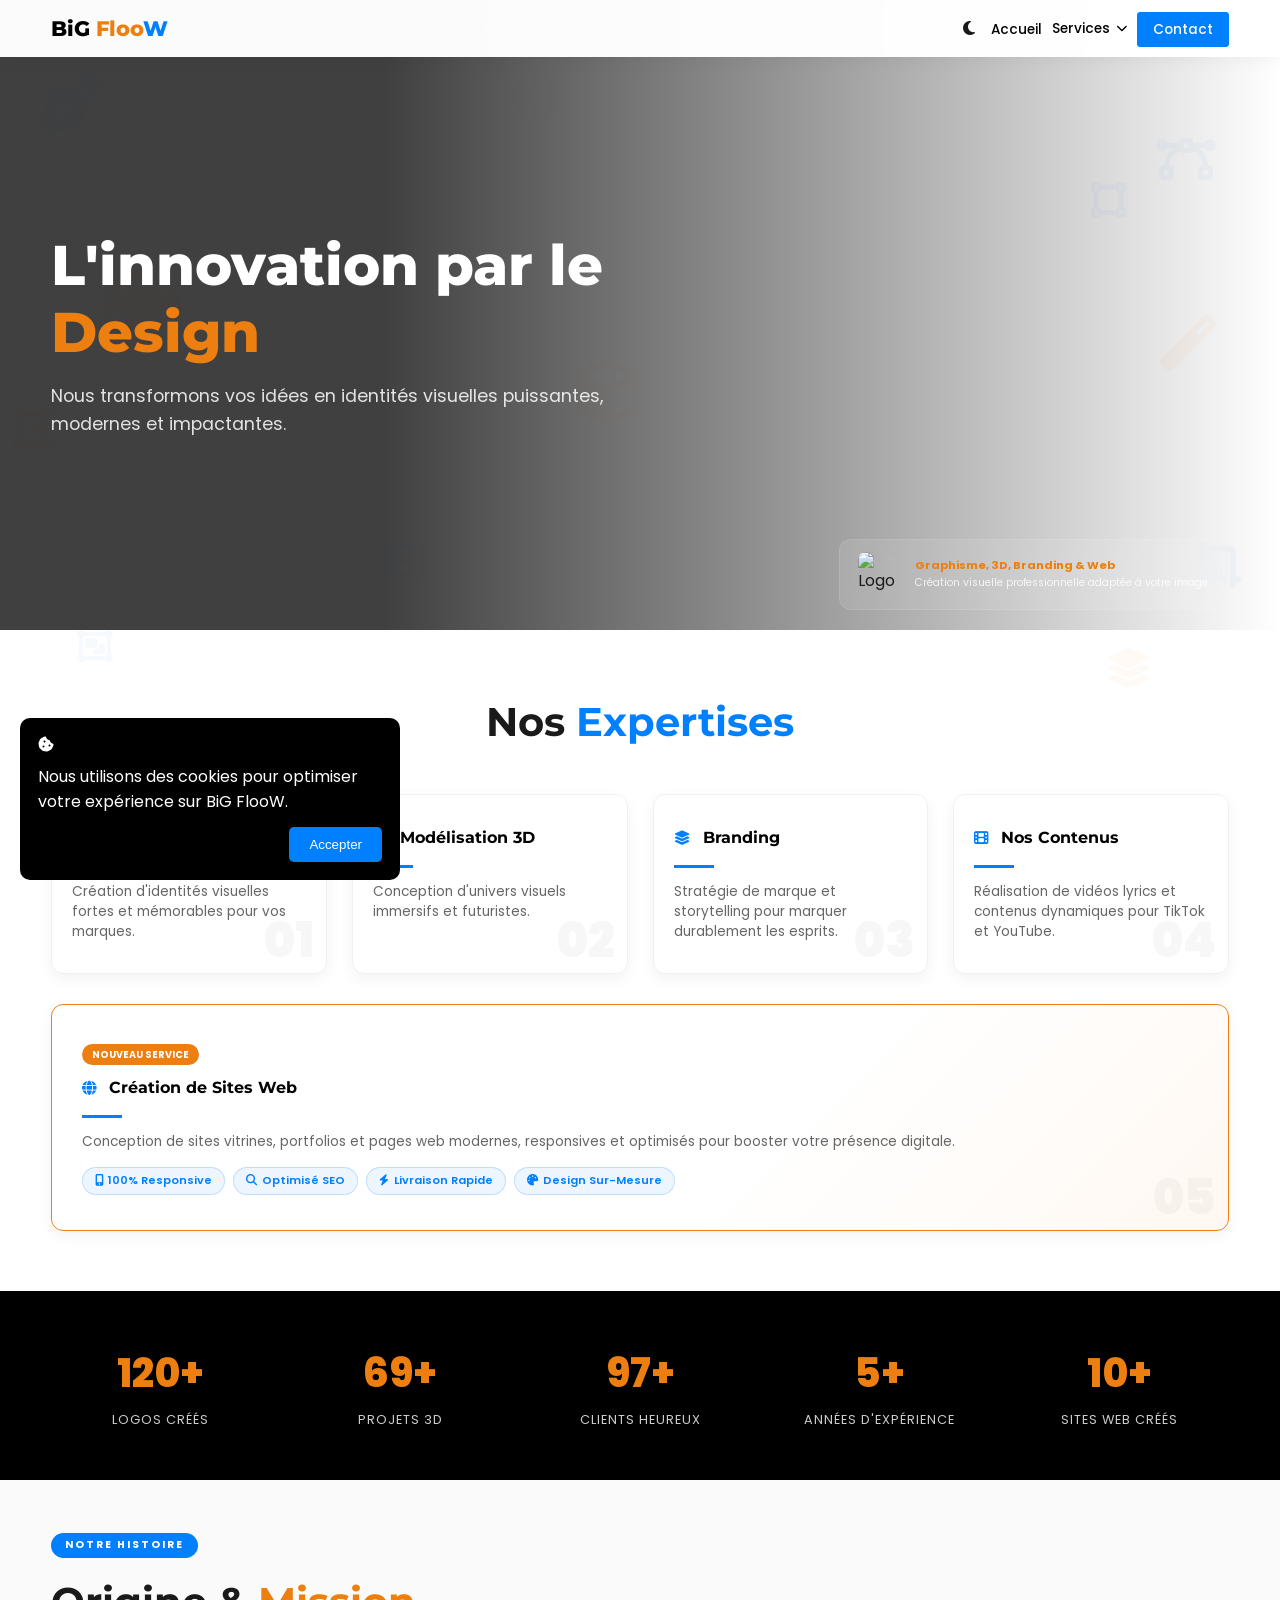
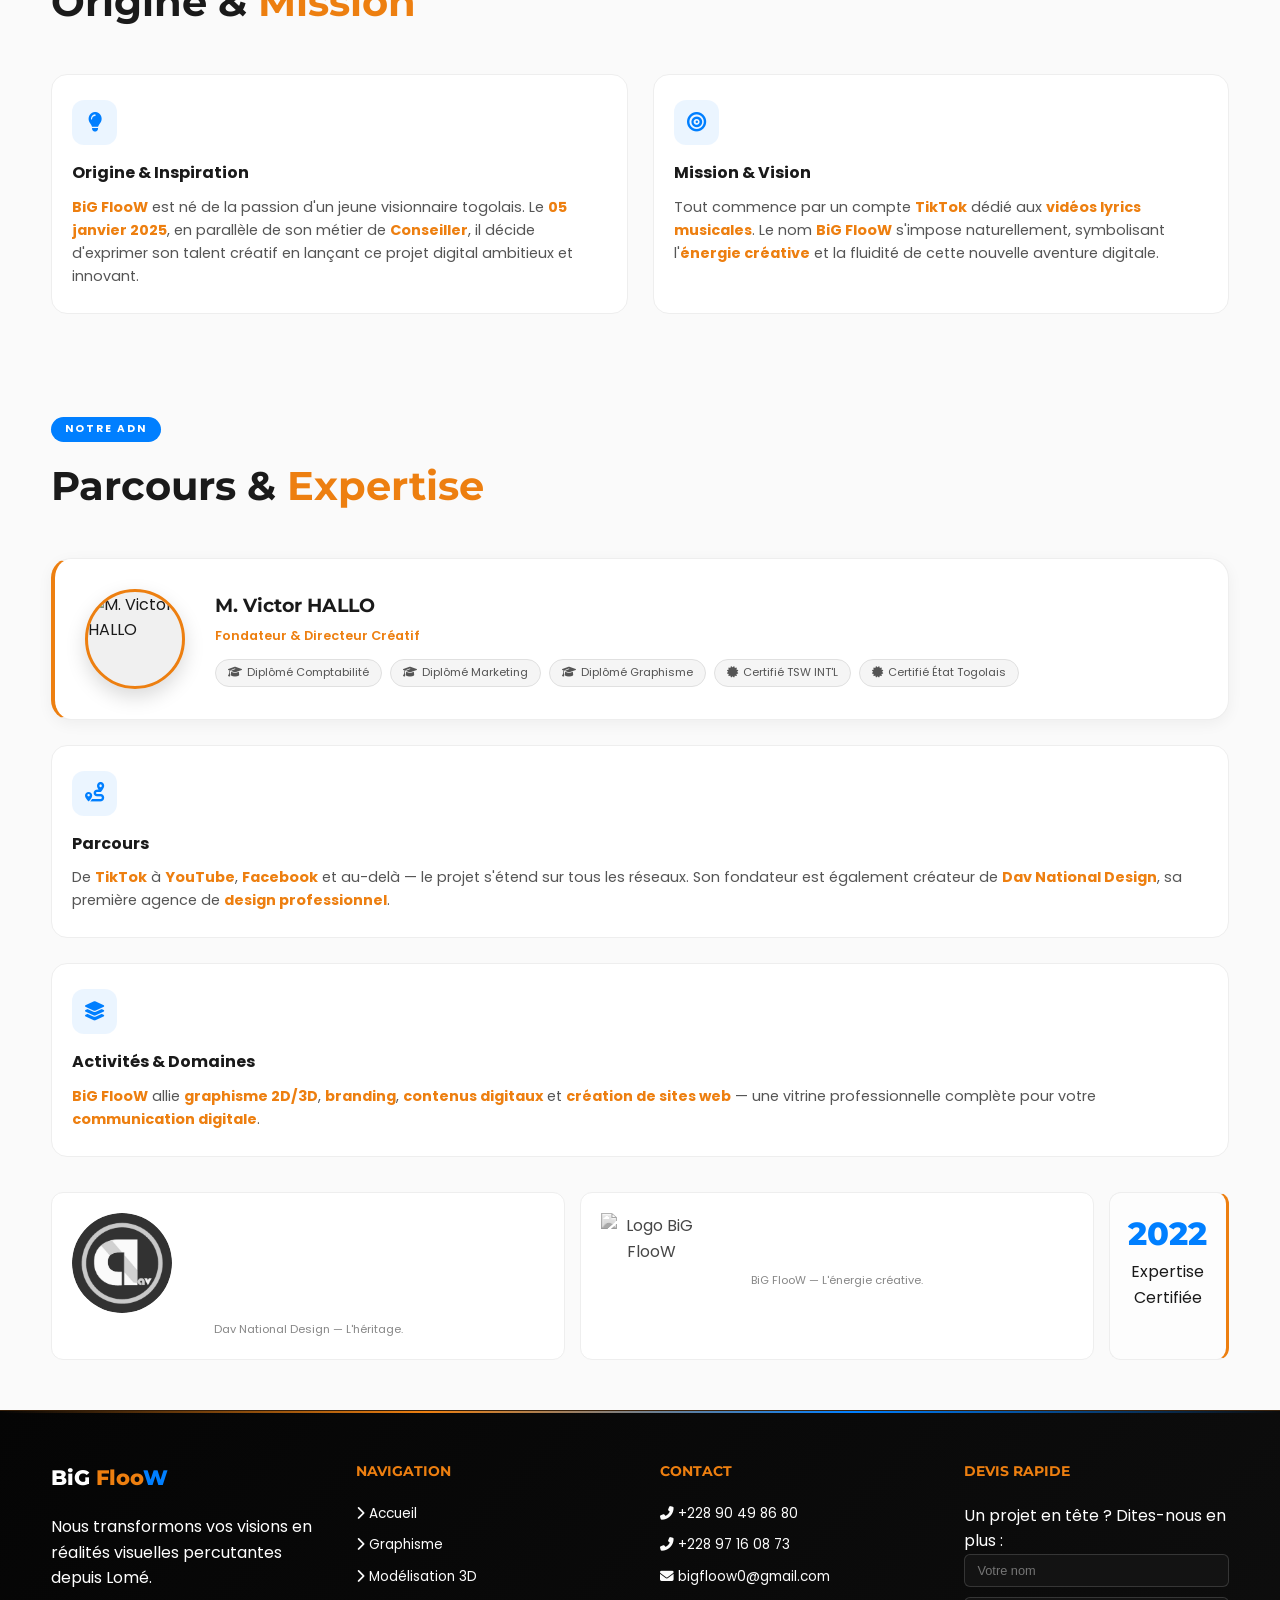
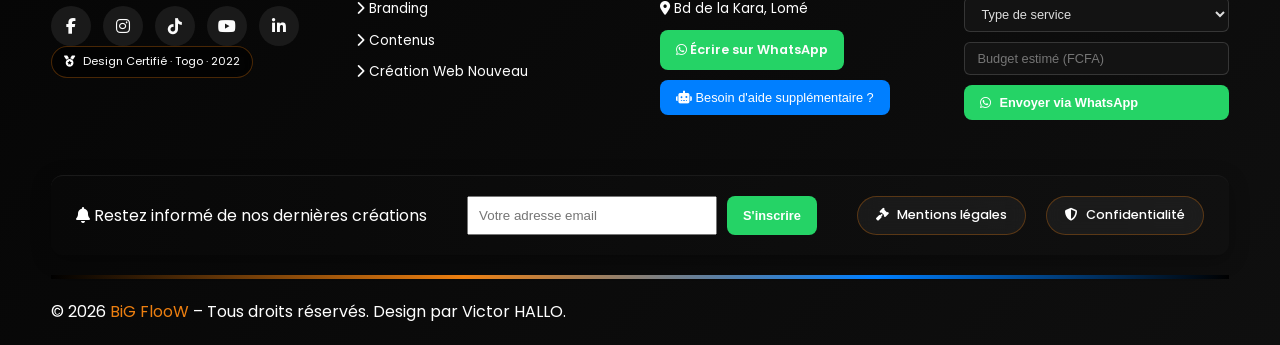
==== index.html @ 11c4e50f "Update index.html" ====
<!DOCTYPE html>
<html lang="fr">
<head>
    <meta charset="UTF-8">
    <meta name="viewport" content="width=device-width, initial-scale=1.0, viewport-fit=cover">
    <meta name="description" content="BiG FlooW - Agence de design graphique, branding, modélisation 3D et création de sites internet à Lomé. Création d'identités visuelles professionnelles.">
    <meta property="og:title" content="BiG Floow">
    <meta property="og:description" content="Découvre mon site officiel">
    <meta property="og:url" content="https://bigfloow.github.io/">
    <meta property="og:type" content="website">
    <title>BiG FlooW | Agence de Design Graphique, Branding &amp; Web à Lomé</title>
    <link rel="icon" type="image/png" href="fac2_logo.png">
    <link href="https://fonts.googleapis.com/css2?family=Montserrat:wght@400;700;800&family=Poppins:wght@300;400;500;600&display=swap" rel="stylesheet">
    <link rel="stylesheet" href="https://cdnjs.cloudflare.com/ajax/libs/font-awesome/6.4.0/css/all.min.css">
    <link rel="stylesheet" href="style.css">
</head>
<body>

<!-- STICKERS DESIGN EN ARRIÈRE-PLAN -->
<div class="bg-stickers" aria-hidden="true">
    <i class="fas fa-pen-nib sticker s1"></i>
    <i class="fas fa-bezier-curve sticker s2"></i>
    <i class="fas fa-palette sticker s3"></i>
    <i class="fas fa-vector-square sticker s4"></i>
    <i class="fas fa-draw-polygon sticker s5"></i>
    <i class="fas fa-crop-alt sticker s6"></i>
    <i class="fas fa-magic sticker s7"></i>
    <i class="fas fa-object-group sticker s8"></i>
    <i class="fas fa-layer-group sticker s9"></i>
    <i class="fas fa-ruler-combined sticker s10"></i>
    <i class="fas fa-cube sticker s11"></i>
    <i class="fas fa-paint-brush sticker s12"></i>
    <i class="fas fa-globe sticker s13"></i>
    <i class="fas fa-film sticker s14"></i>
</div>

<nav class="navbar">
    <div class="brand">BiG <span class="floo">Floo</span><span class="w">W</span></div>
    <ul class="nav-links">
       <li><button id="theme-toggle" class="theme-btn" aria-label="Basculer le thème"><i class="fas fa-moon"></i></button></li>
       <li><a href="index.html">Accueil</a></li>
       <li class="dropdown">
         <a href="#" class="dropdown-toggle" id="servicesToggle">Services <i class="fas fa-chevron-down"></i></a>
         <ul class="dropdown-menu" id="servicesMenu">
             <li><a href="portfolio.html"><i class="fas fa-pen-nib"></i> Graphisme</a></li>
             <li><a href="portfolio-3d.html"><i class="fas fa-cube"></i> Modélisation 3D</a></li>
             <li><a href="portfolio-branding.html"><i class="fas fa-layer-group"></i> Branding</a></li>
             <li><a href="portfolio-web.html"><i class="fas fa-globe"></i> Création Web</a></li>
             <li><a href="portfolio-contenus.html"><i class="fas fa-film"></i> Nos Contenus</a></li>
           </ul>
        </li>
       <li><a href="#contact" class="btn-contact">Contact</a></li>
    </ul>
</nav>

<header class="hero">
    <div class="hero-overlay"></div>
    <div class="hero-content">
        <h1>L'innovation par le <span class="highlight">Design</span></h1>
        <p>Nous transformons vos idées en identités visuelles puissantes, modernes et impactantes.</p>
    </div>
    <div class="signature">
        <img src="logo-big-floow.jpg" class="mini-logo" alt="Logo BiG FlooW">
        <div class="signature-text">
            <p class="tagline">Graphisme, 3D, Branding &amp; Web</p>
            <p>Création visuelle professionnelle adaptée à votre image.</p>
        </div>
    </div>
</header>

<main>
    <section id="expertises" class="section-padding">
        <div class="container">
            <h2 class="section-title">Nos <span class="blue-text">Expertises</span></h2>
            <div class="expertise-grid expertise-grid--top">
                <a href="portfolio.html" class="expertise-card">
                    <h3><i class="fas fa-pen-nib card-icon"></i> Graphisme</h3>
                    <div class="card-line"></div>
                    <p>Création d'identités visuelles fortes et mémorables pour vos marques.</p>
                    <span class="card-number">01</span>
                </a>
                <a href="portfolio-3d.html" class="expertise-card">
                    <h3><i class="fas fa-cube card-icon"></i> Modélisation 3D</h3>
                    <div class="card-line"></div>
                    <p>Conception d'univers visuels immersifs et futuristes.</p>
                    <span class="card-number">02</span>
                </a>
                <a href="portfolio-branding.html" class="expertise-card">
                    <h3><i class="fas fa-layer-group card-icon"></i> Branding</h3>
                    <div class="card-line"></div>
                    <p>Stratégie de marque et storytelling pour marquer durablement les esprits.</p>
                    <span class="card-number">03</span>
                </a>
                <a href="portfolio-contenus.html" class="expertise-card">
                    <h3><i class="fas fa-film card-icon"></i> Nos Contenus</h3>
                    <div class="card-line"></div>
                    <p>Réalisation de vidéos lyrics et contenus dynamiques pour TikTok et YouTube.</p>
                    <span class="card-number">04</span>
                </a>
            </div>
            <div class="expertise-grid expertise-grid--bottom">
                <a href="portfolio-web.html" class="expertise-card expertise-card--wide">
                    <div class="web-card-left">
                        <div class="new-badge">Nouveau Service</div>
                        <h3><i class="fas fa-globe card-icon"></i> Création de Sites Web</h3>
                        <div class="card-line"></div>
                        <p>Conception de sites vitrines, portfolios et pages web modernes, responsives et optimisés pour booster votre présence digitale.</p>
                        <span class="card-number">05</span>
                        <div class="web-card-tags">
                            <span class="web-tag"><i class="fas fa-mobile-alt"></i> 100% Responsive</span>
                            <span class="web-tag"><i class="fas fa-search"></i> Optimisé SEO</span>
                            <span class="web-tag"><i class="fas fa-bolt"></i> Livraison Rapide</span>
                            <span class="web-tag"><i class="fas fa-palette"></i> Design Sur-Mesure</span>
                        </div>
                    </div>
                </a>
            </div>
        </div>
    </section>

    <section class="stats-section">
        <div class="container">
            <div class="stats-grid">
                <div class="stat-item"><span class="stat-number" data-target="150">0</span><p>Logos Créés</p></div>
                <div class="stat-item"><span class="stat-number" data-target="85">0</span><p>Projets 3D</p></div>
                <div class="stat-item"><span class="stat-number" data-target="120">0</span><p>Clients Heureux</p></div>
                <div class="stat-item"><span class="stat-number" data-target="5">0</span><p>Années d'Expérience</p></div>
                <div class="stat-item"><span class="stat-number" data-target="12">0</span><p>Sites Web Créés</p></div>
            </div>
        </div>
    </section>

    <section id="story-part1" class="story-part">
        <div class="container">
            <div class="story-header">
                <span class="story-label">Notre Histoire</span>
                <h2 class="section-title" style="text-align:left;">Origine &amp; <span class="highlight">Mission</span></h2>
            </div>
            <div class="story-two-col">
                <div class="story-block">
                    <div class="story-icon-box"><i class="fas fa-lightbulb"></i></div>
                    <h3>Origine &amp; Inspiration</h3>
                    <p><strong>BiG FlooW</strong> est né de la passion d'un jeune visionnaire togolais. Le <strong>05 janvier 2025</strong>, en parallèle de son métier de <strong>Conseiller</strong>, il décide d'exprimer son talent créatif en lançant ce projet digital ambitieux et innovant.</p>
                </div>
                <div class="story-block">
                    <div class="story-icon-box"><i class="fas fa-bullseye"></i></div>
                    <h3>Mission &amp; Vision</h3>
                    <p>Tout commence par un compte <strong>TikTok</strong> dédié aux <strong>vidéos lyrics musicales</strong>. Le nom <strong>BiG FlooW</strong> s'impose naturellement, symbolisant l'<strong>énergie créative</strong> et la fluidité de cette nouvelle aventure digitale.</p>
                </div>
            </div>
        </div>
    </section>

    <section id="story-part2" class="story-part--dark">
        <div class="container">
            <div class="story-header">
                <span class="story-label story-label--light">Notre ADN</span>
                <h2 class="section-title" style="text-align:left;">Parcours &amp; <span class="highlight">Expertise</span></h2>
            </div>
            <div class="story-founder-grid">
                <div class="founder-card">
                    <div class="founder-photo-container">
                        <img src="image.webp" alt="M. Victor HALLO" class="founder-photo-img">
                    </div>
                    <div class="founder-info">
                        <h3>M. Victor HALLO</h3>
                        <p class="founder-title">Fondateur &amp; Directeur Créatif</p>
                        <div class="founder-badges">
                            <span class="founder-badge"><i class="fas fa-graduation-cap"></i> Diplômé Comptabilité</span>
                            <span class="founder-badge"><i class="fas fa-graduation-cap"></i> Diplômé Marketing</span>
                            <span class="founder-badge"><i class="fas fa-graduation-cap"></i> Diplômé Graphisme</span>
                            <span class="founder-badge"><i class="fas fa-certificate"></i> Certifié TSW INT'L</span>
                            <span class="founder-badge"><i class="fas fa-certificate"></i> Certifié État Togolais</span>
                        </div>
                    </div>
                </div>

                <div class="story-block story-block--light">
                    <div class="story-icon-box story-icon-box--orange"><i class="fas fa-route"></i></div>
                    <h3>Parcours</h3>
                    <p>De <strong>TikTok</strong> à <strong>YouTube</strong>, <strong>Facebook</strong> et au-delà — le projet s'étend sur tous les réseaux. Son fondateur est également créateur de <strong>Dav National Design</strong>, sa première agence de <strong>design professionnel</strong>.</p>
                </div>

                <div class="story-block story-block--light">
                    <div class="story-icon-box story-icon-box--orange"><i class="fas fa-layer-group"></i></div>
                    <h3>Activités &amp; Domaines</h3>
                    <p><strong>BiG FlooW</strong> allie <strong>graphisme 2D/3D</strong>, <strong>branding</strong>, <strong>contenus digitaux</strong> et <strong>création de sites web</strong> — une vitrine professionnelle complète pour votre <strong>communication digitale</strong>.</p>
                </div>
               <!-- LOGOS -->
            <div class="story-logos-row">
                <div class="logo-display-block">
                    <img src="dav_design_logo-fotor.jpg" alt="Logo Dav National Design" class="story-logo-img dav-round-logo">
                    <p class="logo-caption">Dav National Design — L'héritage.</p>
                </div>
                <div class="logo-display-block">
                    <img src="logo big floow.png" alt="Logo BiG FlooW" class="story-logo-img big-round-logo">
                    <p class="logo-caption">BiG FlooW — L'énergie créative.</p>
                </div>
                <div class="cert-mini-block">
                    <div class="cert-year">2022</div>
                    <p>Expertise<br>Certifiée</p>
                </div>
            </div>

        </div>
    </div>
</section>
</main>

<footer class="main-footer" id="contact">
    <div class="container">
        <div class="footer-container">
            <div class="footer-col branding">
                <div class="brand" style="color:white; margin-bottom: 20px;">BiG <span class="floo">Floo</span><span class="w">W</span></div>
                <p>Nous transformons vos visions en réalités visuelles percutantes depuis Lomé.</p>
                <div class="social-links">
                    <a href="https://www.facebook.com/profile.php?id=61553550453900" target="_blank" rel="noopener noreferrer" class="social-icon facebook"><i class="fab fa-facebook-f"></i></a>
                    <a href="https://www.instagram.com/bigfloow0/" target="_blank" rel="noopener noreferrer" class="social-icon instagram"><i class="fab fa-instagram"></i></a>
                    <a href="https://www.tiktok.com/@big.floow" target="_blank" rel="noopener noreferrer" class="social-icon tiktok"><i class="fab fa-tiktok"></i></a>
                    <a href="http://www.youtube.com/@BiGFlooWlyrics" target="_blank" rel="noopener noreferrer" class="social-icon youtube"><i class="fab fa-youtube"></i></a>
                    <a href="https://www.linkedin.com/company/big-floow/" target="_blank" rel="noopener noreferrer" class="social-icon linkedin"><i class="fab fa-linkedin-in"></i></a>
                </div>
                <div class="footer-quality-badge">
                    <i class="fas fa-medal"></i>
                    <span>Design Certifié · Togo · 2022</span>
                </div>
            </div>
            <div class="footer-col">
                <h4>Navigation</h4>
                <ul>
                    <li><a href="index.html"><i class="fas fa-chevron-right footer-link-icon"></i> Accueil</a></li>
                    <li><a href="portfolio.html"><i class="fas fa-chevron-right footer-link-icon"></i> Graphisme</a></li>
                    <li><a href="portfolio-3d.html"><i class="fas fa-chevron-right footer-link-icon"></i> Modélisation 3D</a></li>
                    <li><a href="portfolio-branding.html"><i class="fas fa-chevron-right footer-link-icon"></i> Branding</a></li>
                    <li><a href="portfolio-contenus.html"><i class="fas fa-chevron-right footer-link-icon"></i> Contenus</a></li>
                    <li><a href="portfolio-web.html"><i class="fas fa-chevron-right footer-link-icon"></i> Création Web <span class="footer-new-tag">Nouveau</span></a></li>
                </ul>
            </div>
            <div class="footer-col">
                <h4>Contact</h4>
                <ul>
                    <li><a href="tel:+22890498680"><i class="fas fa-phone-alt"></i> +228 90 49 86 80</a></li>
                    <li><a href="tel:+22897160873"><i class="fas fa-phone-alt"></i> +228 97 16 08 73</a></li>
                    <li><a href="mailto:bigfloow0@gmail.com"><i class="fas fa-envelope"></i> bigfloow0@gmail.com</a></li>
                    <li><i class="fas fa-map-marker-alt"></i> Bd de la Kara, Lomé</li>
                    <li><a href="https://wa.me/22890498680" target="_blank" rel="noopener noreferrer" class="footer-whatsapp-btn"><i class="fab fa-whatsapp"></i> Écrire sur WhatsApp</a></li>
                    <li><button onclick="toggleChatbot()" class="footer-help-btn"><i class="fas fa-robot"></i> Besoin d'aide supplémentaire ?</button></li>
                </ul>
            </div>
            <div class="footer-col footer-col--devis">
                <h4>Devis Rapide</h4>
                <p class="footer-devis-intro">Un projet en tête ? Dites-nous en plus :</p>
                <form class="footer-devis-form" onsubmit="sendFooterDevis(event)">
                    <input type="text" id="devis-name" placeholder="Votre nom" required>
                    <select id="devis-service" required>
                        <option value="" disabled selected>Type de service</option>
                        <option value="Graphisme / Logo">Graphisme / Logo</option>
                        <option value="Modélisation 3D">Modélisation 3D</option>
                        <option value="Branding complet">Branding complet</option>
                        <option value="Création de site internet">Création de site internet</option>
                        <option value="Contenu vidéo">Contenu vidéo</option>
                        <option value="Autre">Autre</option>
                    </select>
                    <input type="text" id="devis-budget" placeholder="Budget estimé (FCFA)">
                    <button type="submit" class="footer-devis-btn"><i class="fab fa-whatsapp"></i> Envoyer via WhatsApp</button>
                </form>
            </div>
        </div>
       <div class="footer-newsletter">
    <div class="footer-newsletter-inner">
        <div class="footer-newsletter-text">
            <i class="fas fa-bell"></i>
            <span>Restez informé de nos dernières créations</span>
        </div>
         <div class="footer-newsletter-form">
            <input type="email" id="newsletter-email" placeholder="Votre adresse email" required>
            <button onclick="subscribeNewsletter()" class="newsletter-btn">S'inscrire</button>
        </div> <!-- fermeture correcte de footer-newsletter-form -->
        <div class="footer-bottom-links">
            <a href="mentions-legales.html" class="legal-btn"><i class="fas fa-gavel"></i> Mentions légales</a>
            <a href="politique-confidentialite.html" class="legal-btn"><i class="fas fa-shield-alt"></i> Confidentialité</a>
        </div>
    </div> <!-- fermeture de footer-newsletter-inner -->
</div> <!-- fermeture de footer-newsletter -->
    <div class="footer-bottom">
        <div class="line-gradient"></div>
        <div class="footer-bottom-inner">
            <p>© 2026 <span style="color: #ED7F10;">BiG FlooW</span> – Tous droits réservés. Design par Victor HALLO.</p>
        </div>
    </div>
</footer>

<div id="cookie-banner" class="cookie-box">
    <div class="cookie-content">
        <i class="fas fa-cookie-bite cookie-icon"></i>
        <p>Nous utilisons des cookies pour optimiser votre expérience sur <span>BiG FlooW</span>.</p>
        <button id="accept-cookie" class="cookie-btn">Accepter</button>
    </div>
</div>

<div id="lightbox" class="lightbox">
    <span class="lightbox-close">&times;</span>
    <img id="lightbox-img" src="" alt="Aperçu" class="lightbox-content">
    <div id="lightbox-caption"></div>
</div>

<script>
document.addEventListener('DOMContentLoaded', function() {
    // === GESTION DU THEME (clair/sombre) ===
    const themeToggle = document.getElementById('theme-toggle');
    const body = document.body;
    function updateIcon(isDark) { 
        if(themeToggle) { 
            const icon = themeToggle.querySelector('i'); 
            if(icon) isDark ? icon.classList.replace('fa-moon','fa-sun') : icon.classList.replace('fa-sun','fa-moon'); 
        } 
    }
    if(localStorage.getItem('bigfloow-theme') === 'dark') { 
        body.classList.add('dark-theme'); 
        updateIcon(true); 
    }
    if(themeToggle) {
        themeToggle.addEventListener('click', () => { 
            body.classList.toggle('dark-theme'); 
            localStorage.setItem('bigfloow-theme', body.classList.contains('dark-theme') ? 'dark' : 'light'); 
            updateIcon(body.classList.contains('dark-theme')); 
        });
    }
    
    // === STATISTIQUES (compteurs) ===
    const stats = document.querySelectorAll('.stat-number');
    if(stats.length) {
        const observer = new IntersectionObserver((entries) => {
            entries.forEach(entry => {
                if(entry.isIntersecting) {
                    const target = +entry.target.getAttribute('data-target');
                    let count = 0;
                    const updateCount = () => { 
                        count += target/50; 
                        if(count < target) { 
                            entry.target.innerText = Math.ceil(count)+"+"; 
                            requestAnimationFrame(updateCount); 
                        } else { 
                            entry.target.innerText = target+"+"; 
                        } 
                    };
                    updateCount(); 
                    observer.unobserve(entry.target);
                }
            });
        }, { threshold: 0.5 });
        stats.forEach(s => observer.observe(s));
    }
    
    // === GESTION DES COOKIES (CORRIGÉE) ===
    const cookieBanner = document.getElementById('cookie-banner');
    const acceptCookieBtn = document.getElementById('accept-cookie');
    
    // Fonction pour masquer définitivement la bannière
    function hideCookieBanner() {
        if (cookieBanner) cookieBanner.style.display = 'none';
    }
    
    // Vérifier si le consentement a déjà été donné
    const cookiesAccepted = localStorage.getItem('bigfloow_cookies');
    if (!cookiesAccepted) {
        // Afficher la bannière
        if (cookieBanner) cookieBanner.style.display = 'block';
    } else {
        hideCookieBanner();
    }
    
    // Écouter le clic sur "Accepter"
    if (acceptCookieBtn) {
        acceptCookieBtn.addEventListener('click', function() {
            localStorage.setItem('bigfloow_cookies', 'true');
            hideCookieBanner();
        });
    }
    
    // === LIGHTBOX (agrandissement images) ===
    const lightbox = document.getElementById('lightbox');
    const lightboxImg = document.getElementById('lightbox-img');
    const lightboxCaption = document.getElementById('lightbox-caption');
    const closeLightbox = () => { 
        if (lightbox) lightbox.classList.remove('active'); 
        document.body.style.overflow = 'auto'; 
    };
    
    document.querySelectorAll('.story-logo-img, .mini-logo').forEach(img => {
        img.style.cursor = 'zoom-in';
        img.addEventListener('click', () => { 
            lightbox.classList.add('active'); 
            lightboxImg.src = img.src; 
            lightboxCaption.innerText = img.alt || "Création BiG FlooW"; 
            document.body.style.overflow = 'hidden'; 
        });
    });
    
    if(lightbox) {
        lightbox.addEventListener('click', (e) => { 
            if(e.target === lightbox) closeLightbox(); 
        });
    }
    document.querySelector('.lightbox-close')?.addEventListener('click', closeLightbox);
});

// === FONCTIONS UTILES POUR DEVIS ET NEWSLETTER ===
function sendFooterDevis(e) {
    e.preventDefault();
    const name = document.getElementById('devis-name').value.trim();
    const service = document.getElementById('devis-service').value;
    const budget = document.getElementById('devis-budget').value.trim();
    if(!name || !service) return;
    const msg = `Bonjour BiG FlooW 👋\n\nJe souhaite un devis pour :\n- Nom : ${name}\n- Service : ${service}${budget ? '\n- Budget estimé : ' + budget + ' FCFA' : ''}\n\nMerci !`;
    window.open(`https://wa.me/22890498680?text=${encodeURIComponent(msg)}`, '_blank');
}

function subscribeNewsletter() {
    const email = document.getElementById('newsletter-email').value.trim();
    
    if(!email || !email.includes('@')) { 
        showToast('❌ Veuillez entrer une adresse email valide.', 'error');
        return; 
    }
    
    // Désactiver le bouton pendant l'envoi
    const btn = document.querySelector('.newsletter-btn');
    const originalText = btn.innerHTML;
    btn.innerHTML = '<i class="fas fa-spinner fa-spin"></i> En cours...';
    btn.disabled = true;
    
    // Envoyer à Formspree
    fetch('https://formspree.io/f/mnjrjqaa', {
        method: 'POST',
        headers: {
            'Content-Type': 'application/json',
        },
        body: JSON.stringify({ email: email })
    })
    .then(response => {
        if(response.ok) {
            showToast('✅ Merci de votre abonnement 😊 Vous serez informé de nos prochaines actualités !', 'success');
            document.getElementById('newsletter-email').value = '';
        } else {
            showToast('❌ Une erreur est survenue. Réessayez plus tard.', 'error');
        }
    })
    .catch(error => {
        console.error('Erreur:', error);
        showToast('❌ Erreur réseau. Vérifiez votre connexion.', 'error');
    })
    .finally(() => {
        btn.innerHTML = originalText;
        btn.disabled = false;
    });
}

// === FONCTION POUR AFFICHER LES NOTIFICATIONS (à ajouter aussi) ===
function showToast(message, type = 'success') {
    // Supprimer les anciens toasts
    const existingToast = document.querySelector('.toast-notification');
    if(existingToast) existingToast.remove();
    
    // Créer le toast
    const toast = document.createElement('div');
    toast.className = `toast-notification toast-${type}`;
    
    // Icônes selon le type
    const icons = {
        success: '😊',
        error: '❌',
        warning: '⚠️'
    };
    
    toast.innerHTML = `
        <div class="toast-content">
            <span class="toast-icon">${icons[type] || 'ℹ️'}</span>
            <span class="toast-message">${message}</span>
            <button class="toast-close">&times;</button>
        </div>
        <div class="toast-progress"></div>
    `;
    
    document.body.appendChild(toast);
    
    // Animation d'entrée
    setTimeout(() => toast.classList.add('show'), 10);
    
    // Fermeture automatique après 5 secondes
    const timeout = setTimeout(() => {
        closeToast(toast);
    }, 5000);
    
    // Bouton de fermeture
    const closeBtn = toast.querySelector('.toast-close');
    closeBtn.addEventListener('click', () => {
        clearTimeout(timeout);
        closeToast(toast);
    });
}

function closeToast(toast) {
    toast.classList.remove('show');
    setTimeout(() => {
        if(toast.parentNode) toast.remove();
    }, 300);
}

// === CHATBOT (chargement au clic seulement) ===
let chatbaseLoaded = false;
function toggleChatbot() {
    if(!chatbaseLoaded) {
        const script = document.createElement('script');
        script.src = "https://www.chatbase.co/embed.min.js";
        script.id = "lamcS_rk7GxldSZ8_1qHN";
        script.domain = "www.chatbase.co";
        script.onload = () => {
            if(window.chatbase) {
                window.chatbase('show');
                window.chatbase('open');
            }
        };
        document.body.appendChild(script);
        chatbaseLoaded = true;
        window.chatbaseConfig = { chatbotId: "lamcS_rk7GxldSZ8_1qHN", defaultOpen: false, hideButton: true };
    } else {
        if(window.chatbase) {
            window.chatbase('show');
            window.chatbase('open');
        }
    }
}
</script>
</body>
</html>
---- style.css ----
/* =========================================
   VARIABLES & BASE
   ========================================= */
:root {
    --accent-blue: #007FFF;
    --accent-orange: #ED7F10;
    --logo-black: #000000;
    --white: #ffffff;
    --bg-light: #f9f9f9;
    --dark-grey: #1a1a1a;
    --text-soft: #666;
    --transition: all 0.4s cubic-bezier(0.165, 0.84, 0.44, 1);
}

* { box-sizing: border-box; margin: 0; padding: 0; }
html { scroll-behavior: smooth; }

body {
    font-family: 'Poppins', sans-serif;
    color: var(--dark-grey);
    line-height: 1.6;
    background-color: var(--white);
    overflow-x: hidden;
    width: 100%;
}

.container { 
    width: 100%;
    max-width: 1400px;
    margin: 0 auto;
    padding: 0 4%;
}

/* =========================================
   STICKERS DESIGN
   ========================================= */
.bg-stickers {
    position: fixed;
    top: 0; left: 0;
    width: 100%; height: 100%;
    pointer-events: none;
    z-index: 0;
    overflow: hidden;
}
.sticker {
    position: absolute;
    opacity: 0.035;
    color: var(--accent-blue);
    animation: floatSticker 20s ease-in-out infinite;
}
.s1  { font-size: 3rem;  top: 5%;  left: 2%; }
.s2  { font-size: 2.5rem; top: 12%; right: 3%; }
.s3  { font-size: 4rem;  top: 25%; left: 5%;    color: var(--accent-orange); }
.s4  { font-size: 2rem;  top: 18%; right: 8%; }
.s5  { font-size: 3rem;  top: 45%; left: 1%;    color: var(--accent-orange); display: none; }
.s6  { font-size: 2.5rem;top: 55%; right: 2%; }
.s7  { font-size: 3.5rem;top: 35%; right: 5%;   color: var(--accent-orange); display: none; }
.s8  { font-size: 2rem;  top: 68%; left: 4%; }
.s9  { font-size: 2.5rem;top: 72%; right: 10%;  color: var(--accent-orange); display: none; }
.s10 { font-size: 3rem;  top: 82%; left: 10%; }
.s11 { font-size: 4rem;  top: 40%; left: 45%;   color: var(--accent-orange); opacity: 0.015; display: none; }
.s12 { font-size: 2rem;  top: 88%; right: 5%; }
.s13 { font-size: 3rem;  top: 8%;  left: 40%;   color: var(--accent-orange); opacity: 0.015; display: none; }
.s14 { font-size: 2.5rem;top: 60%; left: 30%;   display: none; }

@media (min-width: 768px) {
    .s5, .s7, .s9, .s11, .s13, .s14 { display: block; }
    .s1  { font-size: 4rem;  top: 8%;  left: 3%; }
    .s2  { font-size: 3rem;  top: 15%; right: 5%; }
    .s3  { font-size: 5rem;  top: 30%; left: 8%; }
    .s4  { font-size: 2.5rem;top: 20%; right: 12%; }
    .s6  { font-size: 3rem;  top: 60%; right: 3%; }
    .s8  { font-size: 2rem;  top: 70%; left: 6%; }
    .s10 { font-size: 4rem;  top: 85%; left: 15%; }
    .s12 { font-size: 2.5rem;top: 90%; right: 8%; }
}
@keyframes floatSticker {
    0%, 100% { transform: translateY(0) rotate(0deg); }
    33% { transform: translateY(-15px) rotate(3deg); }
    66% { transform: translateY(8px) rotate(-2deg); }
}

.navbar, header, main, footer, .cookie-box, .lightbox { position: relative; z-index: 1; }

/* =========================================
   NAVBAR RESPONSIVE
   ========================================= */
.navbar {
    display: flex;
    justify-content: space-between;
    align-items: center;
    padding: 12px 4%;
    background: rgba(255, 255, 255, 0.98);
    backdrop-filter: blur(10px);
    position: fixed;
    width: 100%;
    z-index: 1000;
    box-shadow: 0 2px 20px rgba(0,0,0,0.05);
    flex-wrap: wrap;
}
.brand { font-family: 'Montserrat', sans-serif; font-weight: 800; font-size: 1.3rem; color: var(--logo-black); }
.brand .floo { color: var(--accent-orange); }
.brand .w { color: var(--accent-blue); }
.nav-links { list-style: none; display: flex; align-items: center; flex-wrap: wrap; gap: 10px; }
.nav-links li { margin-left: 0; }
.nav-links a { text-decoration: none; color: var(--logo-black); font-weight: 500; font-size: 0.85rem; transition: var(--transition); white-space: nowrap; }
.nav-links a:hover { color: var(--accent-blue); }
.btn-contact {
    background: var(--accent-blue) !important;
    color: white !important;
    padding: 6px 14px;
    border-radius: 4px;
    border: 2px solid var(--accent-blue);
    transition: var(--transition);
    text-decoration: none;
    font-size: 0.75rem;
}
.btn-contact:hover { background: var(--accent-orange) !important; border-color: var(--accent-orange); }
.theme-btn { background: none; border: none; cursor: pointer; font-size: 1rem; color: var(--dark-grey); padding: 6px; }
@media (max-width: 680px) {
    .navbar { flex-direction: column; gap: 8px; padding: 10px 4%; }
    .nav-links { justify-content: center; }
    .nav-links a { font-size: 0.7rem; }
    .btn-contact { padding: 4px 10px; font-size: 0.7rem; }
}

/* =========================================
   HERO
   ========================================= */
.hero {
    min-height: 70vh;
    height: auto;
    background: url('Big foow.webp') center/cover no-repeat;
    position: relative;
    display: flex;
    align-items: center;
    padding: 100px 4% 60px;
}
.hero-overlay { position: absolute; inset: 0; background: linear-gradient(to right, rgba(0,0,0,0.75) 30%, transparent); }
.hero-content { position: relative; z-index: 2; color: white; max-width: 600px; }
.hero-content h1 { font-size: clamp(1.8rem, 6vw, 3.5rem); font-family: 'Montserrat', sans-serif; font-weight: 800; line-height: 1.2; margin-bottom: 15px; }
.highlight { color: var(--accent-orange); }
.hero-content p { font-size: clamp(0.9rem, 4vw, 1.1rem); color: rgba(255,255,255,0.85); }
.signature {
    position: absolute; bottom: 20px; right: 4%;
    background: rgba(255, 255, 255, 0.1);
    backdrop-filter: blur(15px);
    padding: 12px 18px; border-radius: 12px;
    display: flex; align-items: center; gap: 12px;
    border: 1px solid rgba(255,255,255,0.1); z-index: 5;
}
.mini-logo { width: 45px; height: 45px; border-radius: 8px; object-fit: cover; }
.tagline { color: var(--accent-orange); font-weight: 700; font-size: 0.7rem; }
.signature-text p:last-child { color: white; font-size: 0.65rem; opacity: 0.8; }
@media (max-width: 768px) {
    .hero { padding-top: 100px; text-align: center; justify-content: center; }
    .hero-overlay { background: rgba(0,0,0,0.7); }
    .hero-content { text-align: center; }
    .signature { display: none; }
}

/* =========================================
   EXPERTISES - 4 CARTES EN LIGNE
   ========================================= */
.section-padding { padding: 60px 0; }
.section-title { text-align: center; font-family: 'Montserrat'; font-size: clamp(1.8rem, 5vw, 2.5rem); margin-bottom: 40px; }
.blue-text { color: var(--accent-blue); }

.expertise-grid--top {
    display: grid;
    grid-template-columns: repeat(4, 1fr);
    gap: 25px;
    margin-bottom: 30px;
}
@media (max-width: 992px) {
    .expertise-grid--top { grid-template-columns: repeat(2, 1fr); }
}
@media (max-width: 576px) {
    .expertise-grid--top { grid-template-columns: 1fr; }
}

.expertise-grid--bottom { display: grid; grid-template-columns: 1fr; gap: 0; margin-top: 10px; }

.expertise-card {
    background: #ffffff;
    border: 1px solid #f0f0f0;
    border-radius: 12px;
    padding: 30px 20px;
    text-decoration: none;
    color: inherit;
    position: relative;
    transition: var(--transition);
    overflow: hidden;
    box-shadow: 0 5px 15px rgba(0,0,0,0.05);
    display: flex;
    flex-direction: column;
}
.expertise-card:hover { transform: translateY(-5px); border-color: var(--accent-blue); }
.card-icon { color: var(--accent-blue); margin-right: 8px; font-size: 0.9rem; }
.expertise-card h3 { font-family: 'Montserrat', sans-serif; font-size: 1rem; color: var(--logo-black); }
.expertise-card p { font-size: 0.85rem; color: var(--text-soft); line-height: 1.5; }
.card-line { width: 40px; height: 3px; background: var(--accent-blue); margin: 14px 0; transition: var(--transition); }
.expertise-card:hover .card-line { width: 70px; background: var(--accent-orange); }
.card-number { position: absolute; bottom: 8px; right: 12px; font-size: 3rem; font-weight: 900; color: rgba(0,0,0,0.03); line-height: 1; pointer-events: none; }

.expertise-card--wide {
    border-color: var(--accent-orange);
    background: linear-gradient(135deg, #fff 60%, #fff8f2);
    padding: 35px 30px;
}
.web-card-left { width: 100%; }
.web-card-tags { display: flex; flex-wrap: wrap; gap: 8px; margin-top: 15px; }
.web-tag {
    display: inline-flex; align-items: center; gap: 5px;
    background: rgba(0,127,255,0.07);
    color: var(--accent-blue);
    border: 1px solid rgba(0,127,255,0.2);
    border-radius: 20px;
    padding: 4px 12px;
    font-size: 0.7rem;
    font-weight: 600;
}
.new-badge {
    display: inline-block;
    background: var(--accent-orange); color: white;
    font-size: 0.6rem; font-weight: 700;
    text-transform: uppercase;
    padding: 3px 10px; border-radius: 20px;
    margin-bottom: 10px;
}
@media (max-width: 768px) {
    .expertise-card { padding: 25px 18px; }
    .expertise-card--wide { padding: 25px 20px; }
}

/* =========================================
   STATS
   ========================================= */
.stats-section { background: #000; padding: 40px 0; color: white; }
.stats-grid { display: flex; justify-content: space-around; align-items: center; flex-wrap: wrap; gap: 20px; text-align: center; }
.stat-item { flex: 1 1 140px; padding: 10px; }
.stat-number { display: block; font-size: clamp(1.5rem, 5vw, 2.5rem); font-weight: 800; color: var(--accent-orange); margin-bottom: 5px; }
.stat-item p { font-size: 0.8rem; text-transform: uppercase; letter-spacing: 1px; color: #ccc; }

/* =========================================
   STORY PARTIE 1
   ========================================= */
.story-part { background: #fafafa; padding: 50px 0; }
.story-header { margin-bottom: 40px; }
.story-label {
    display: inline-block;
    background: var(--accent-blue);
    color: white;
    font-size: 0.65rem;
    font-weight: 700;
    text-transform: uppercase;
    letter-spacing: 2px;
    padding: 4px 14px;
    border-radius: 20px;
    margin-bottom: 12px;
}
.story-two-col {
    display: grid;
    grid-template-columns: 1fr;
    gap: 25px;
}
.story-block {
    background: #fff;
    border: 1px solid #eee;
    border-radius: 16px;
    padding: 25px 20px;
    transition: var(--transition);
}
.story-icon-box {
    width: 45px; height: 45px;
    background: rgba(0,127,255,0.08);
    border-radius: 12px;
    display: flex; align-items: center; justify-content: center;
    font-size: 1.2rem; color: var(--accent-blue);
    margin-bottom: 15px;
}
.story-block h3 { font-size: 1rem; margin-bottom: 10px; }
.story-block p { font-size: 0.9rem; color: #555; }
.story-block p strong {
    color: var(--accent-orange);
    font-weight: 700;
}
@media (min-width: 768px) { .story-two-col { grid-template-columns: 1fr 1fr; } }

/* =========================================
   STORY PARTIE 2 - CARTE FONDATEUR RONDE
   ========================================= */
.story-part--dark { background: #fafafa; padding: 50px 0; }
.story-founder-grid {
    display: grid;
    grid-template-columns: 1fr;
    gap: 25px;
}
.founder-card {
    background: #ffffff;
    border: 1px solid #eeeeee;
    border-left: 4px solid var(--accent-orange);
    border-radius: 20px;
    padding: 25px 20px;
    display: flex;
    flex-direction: column;
    align-items: center;
    text-align: center;
    gap: 20px;
    box-shadow: 0 4px 15px rgba(0,0,0,0.05);
}
.founder-photo-container {
    width: 100px;
    height: 100px;
    border-radius: 50%;
    overflow: hidden;
    border: 3px solid var(--accent-orange);
    box-shadow: 0 8px 20px rgba(0,0,0,0.15);
    background: #f0f0f0;
    flex-shrink: 0;
}
.founder-photo-img {
    width: 100%;
    height: 100%;
    object-fit: cover;
    display: block;
}
.founder-info h3 { font-family: 'Montserrat', sans-serif; font-size: 1.2rem; color: #1a1a1a; margin-bottom: 5px; }
.founder-title { color: var(--accent-orange); font-size: 0.8rem; font-weight: 600; margin-bottom: 12px; }
.founder-badges { display: flex; gap: 8px; flex-wrap: wrap; justify-content: center; }
.founder-badge {
    display: inline-flex; align-items: center; gap: 5px;
    background: #f5f5f5;
    border: 1px solid #e0e0e0;
    color: #555;
    font-size: 0.7rem;
    padding: 4px 12px; border-radius: 20px;
}
.story-block--light {
    background: #ffffff;
    border: 1px solid #eeeeee;
}
.story-block--light p strong {
    color: var(--accent-orange);
}
.story-logos-row {
    display: flex;
    flex-direction: column;
    gap: 15px;
    margin-top: 10px;
}
.logo-display-block {
    background: #ffffff;
    border: 1px solid #eeeeee;
    border-radius: 12px;
    padding: 20px;
    text-align: center;
}
.story-logo-img {
    max-width: 100px;
    height: auto;
    margin-bottom: 8px;
    filter: grayscale(100%);
    opacity: 0.8;
    transition: 0.3s;
}
.logo-caption { font-size: 0.7rem; color: #888; }
.cert-mini-block {
    background: #fdfdfd;
    border: 1px solid #eeeeee;
    border-right: 3px solid var(--accent-orange);
    border-radius: 12px;
    padding: 15px;
    text-align: center;
}
.cert-year { font-size: 2rem; font-weight: 800; color: var(--accent-blue); font-family: 'Montserrat'; }
@media (min-width: 768px) {
    .founder-card { flex-direction: row; text-align: left; align-items: center; gap: 30px; padding: 30px; }
    .founder-badges { justify-content: flex-start; }
    .story-logos-row { flex-direction: row; align-items: stretch; }
    .logo-display-block { flex: 1; }
    .cert-mini-block { flex: 0 0 120px; }
}

/* =========================================
   FOOTER PREMIUM
   ========================================= */
.main-footer { background: #050505; color: white; padding: 50px 0 0; }
.footer-container { display: grid; grid-template-columns: repeat(auto-fit, minmax(250px, 1fr)); gap: 40px; padding-bottom: 30px; }
.footer-col h4 { color: var(--accent-orange); font-family: 'Montserrat'; margin-bottom: 20px; font-size: 0.85rem; text-transform: uppercase; }
.footer-col ul { list-style: none; }
.footer-col ul li { margin-bottom: 10px; font-size: 0.85rem; }
.footer-col a { color: #FCFCFC; text-decoration: none; transition: 0.3s; }
.social-links { display: flex; gap: 12px; margin-top: 15px; flex-wrap: wrap; }
.social-icon { width: 40px; height: 40px; background: #111; display: flex; align-items: center; justify-content: center; border-radius: 50%; color: white; font-size: 1rem; transition: var(--transition); }
.footer-whatsapp-btn, .footer-devis-btn, .newsletter-btn { background: #25d366; color: white; border: none; padding: 10px 16px; border-radius: 8px; font-size: 0.8rem; font-weight: 600; cursor: pointer; display: inline-flex; align-items: center; gap: 8px; }
.footer-devis-form { display: flex; flex-direction: column; gap: 10px; }
.footer-devis-form input, .footer-devis-form select { background: #111; border: 1px solid #FCFCFC; border-radius: 6px; color: #ddd; padding: 8px 12px; font-size: 0.8rem; }
.footer-newsletter { border-top: 1px solid #1a1a1a; padding: 25px 0; background: #080808; margin-top: 20px; }
.footer-newsletter-inner { display: flex; flex-direction: column; gap: 15px; align-items: flex-start; }
.footer-newsletter-form { display: flex; flex-direction: column; gap: 10px; width: 100%; }
.footer-newsletter-form input { width: 100%; padding: 10px; }
.footer-bottom-inner { display: flex; flex-direction: column; text-align: center; gap: 15px; padding: 20px 0; }
.footer-bottom-links { display: flex; gap: 20px; justify-content: center; flex-wrap: wrap; }
.footer-help-btn { background: var(--accent-blue); color: white; border: none; padding: 10px 16px; border-radius: 8px; font-size: 0.8rem; cursor: pointer; width: 100%; }
.footer-quality-badge { display: inline-flex; align-items: center; gap: 8px; background: #111; border: 1px solid #333; border-radius: 30px; padding: 6px 12px; font-size: 0.7rem; }
.line-gradient { height: 4px; background: linear-gradient(to right, #000 33%, #ED7F10 33% 66%, #007FFF 66%); margin-top: 20px; }
@media (min-width: 768px) {
    .footer-newsletter-inner { flex-direction: row; justify-content: space-between; align-items: center; }
    .footer-newsletter-form { flex-direction: row; width: auto; }
    .footer-newsletter-form input { width: 250px; }
    .footer-bottom-inner { flex-direction: row; justify-content: space-between; text-align: left; }
    .footer-help-btn { width: auto; }
}

/* =========================================
   COOKIE & LIGHTBOX
   ========================================= */
.cookie-box {
    position: fixed; bottom: 20px; left: 20px; right: 20px;
    max-width: 380px; background: #000; color: #fff; padding: 18px;
    border-radius: 10px; z-index: 10000; display: none;
}
.cookie-content { display: flex; flex-direction: column; gap: 12px; }
.cookie-btn { background: var(--accent-blue); color: white; border: none; padding: 10px 20px; border-radius: 5px; cursor: pointer; align-self: flex-end; }
.lightbox {
    display: none; position: fixed; z-index: 10001; inset: 0;
    background: rgba(0,0,0,0.9); align-items: center; justify-content: center;
}
.lightbox.active { display: flex; }
.lightbox-content { max-width: 90%; max-height: 80vh; border-radius: 8px; }
.lightbox-close { position: absolute; top: 20px; right: 30px; color: white; font-size: 40px; cursor: pointer; }

/* =========================================
   DARK THEME - FOND NOIR, TEXTES BLANCS
   ========================================= */
body.dark-theme {
    background-color: #121212;
    color: #ffffff;
}
body.dark-theme .expertise-card,
body.dark-theme .story-block,
body.dark-theme .founder-card,
body.dark-theme .logo-display-block,
body.dark-theme .cert-mini-block,
body.dark-theme .story-block--light {
    background: #1e1e1e;
    border-color: #333;
    color: #ffffff;
}
body.dark-theme .navbar {
    background: rgba(18,18,18,0.95);
    border-bottom: 1px solid #333;
}
body.dark-theme .brand,
body.dark-theme .nav-links a {
    color: #ffffff;
}
/* Partie "Notre histoire" fond noir */
body.dark-theme .story-part {
    background: #0a0a0a;
}
body.dark-theme .story-part--dark {
    background: #0a0a0a;
}
body.dark-theme .story-block p,
body.dark-theme .story-block--light p,
body.dark-theme .logo-caption,
body.dark-theme .cert-mini-block p,
body.dark-theme .founder-badge {
    color: #e0e0e0;
}
body.dark-theme .founder-badge {
    background: #2a2a2a;
    border-color: #444;
}
body.dark-theme .story-logo-img {
    filter: grayscale(100%) brightness(1.2);
}
/* Les textes en gras deviennent bleus en mode sombre (touche bleue) */
body.dark-theme .story-block p strong,
body.dark-theme .story-block--light p strong,
body.dark-theme p strong {
    color: var(--accent-blue) !important;
}
body.dark-theme .highlight {
    color: var(--accent-blue);
}
body.dark-theme .card-number {
    color: rgba(255,255,255,0.03) !important;
}
body.dark-theme .expertise-card--wide {
    background: linear-gradient(135deg, #1a1a1a 60%, #1f1810);
}
body.dark-theme .web-tag {
    background: rgba(0,127,255,0.15);
    color: #6bb5ff;
}
body.dark-theme .stats-section {
    background: #000;
}
body.dark-theme .footer-col a:hover {
    color: var(--accent-blue);
}
body.dark-theme .expertise-card h3,
body.dark-theme .expertise-card p,
body.dark-theme .story-block h3,
body.dark-theme .founder-info h3 {
    color: #ffffff;
}

/* =========================================
   UTILITAIRES
   ========================================= */
.whatsapp-float { display: none !important; }
img { max-width: 100%; height: auto; display: block; }

/* Ajustement des marges pour grands écrans */
@media (min-width: 1600px) {
    .container {
        max-width: 1600px;
        padding: 0 6%;
    }
    .expertise-card {
        padding: 35px 25px;
    }
}

.legal-btn {
    display: inline-flex;
    align-items: center;
    gap: 8px;
    background: rgba(255,255,255,0.08);
    backdrop-filter: blur(4px);
    border: 1px solid rgba(237,127,16,0.4);
    padding: 8px 18px;
    border-radius: 40px;
    color: white;
    font-size: 0.8rem;
    font-weight: 500;
    transition: var(--transition);
    text-decoration: none;
}
.legal-btn:hover {
    background: var(--accent-orange);
    border-color: var(--accent-orange);
    color: white;
    transform: translateY(-2px);
}
body.dark-theme .legal-btn {
    background: rgba(0,0,0,0.5);
    border-color: var(--accent-blue);
}
body.dark-theme .legal-btn:hover {
    background: var(--accent-blue);
}

.dav-round-logo {
    border-radius: 50%;
    object-fit: cover;
    width: 100px;
    height: 100px;
}

/* =========================================
   AMÉLIORATIONS GRAPHIQUES & SURVOLS
   ========================================= */

/* 1. Effets de survol plus professionnels sur les textes (liens, titres, etc.) */
a, .footer-col a, .legal-btn, .btn-contact, .expertise-card h3, .story-block h3, .founder-info h3 {
    transition: all 0.3s ease;
}
/* Liens du footer et navigation */
.footer-col a:hover, .nav-links a:hover, .legal-btn:hover {
    letter-spacing: 0.5px;
    text-shadow: 0 0 2px rgba(255,255,255,0.5);
}
/* Titres des cartes d'expertise au survol */
.expertise-card:hover h3 {
    color: var(--accent-orange);
    transform: translateX(5px);
}
/* Ligne sous le titre au survol déjà existante, on améliore */
.card-line {
    transition: width 0.4s ease, background 0.3s ease;
}
.expertise-card:hover .card-line {
    width: 70px;
    background: var(--accent-orange);
}
/* Boutons "Contact" et devis */
.btn-contact:hover, .footer-devis-btn:hover, .newsletter-btn:hover, .footer-help-btn:hover {
    transform: translateY(-3px);
    box-shadow: 0 8px 20px rgba(0,0,0,0.2);
}
.footer-devis-btn:hover, .newsletter-btn:hover {
    background: #20ba58;
    box-shadow: 0 8px 20px rgba(37,211,102,0.3);
}
.footer-help-btn:hover {
    background: #005fcc;
    box-shadow: 0 8px 20px rgba(0,127,255,0.3);
}

/* 2. Correction : survol des logos (retrouver leurs couleurs d'origine) */
.story-logo-img {
    filter: grayscale(100%);
    opacity: 0.8;
    transition: all 0.4s cubic-bezier(0.2, 0.9, 0.4, 1.1);
}
.story-logo-img:hover {
    filter: grayscale(0%);
    opacity: 1;
    transform: scale(1.05);
}
/* Pour le logo Dav déjà rond, on conserve */
.dav-round-logo, .big-round-logo {
    transition: all 0.4s ease;
}
.dav-round-logo:hover, .big-round-logo:hover {
    filter: grayscale(0%);
    opacity: 1;
    transform: scale(1.05) rotate(2deg);
}

/* 3. Icônes réseaux sociaux dans le footer : couleurs officielles au survol */
.social-icon {
    transition: all 0.3s ease;
    background: #1a1a1a;
}
.social-icon i {
    transition: color 0.3s ease;
}
.social-icon.facebook:hover {
    background: #1877F2;
    transform: translateY(-5px);
    box-shadow: 0 8px 15px rgba(24,119,242,0.3);
}
.social-icon.instagram:hover {
    background: linear-gradient(45deg, #f09433, #d62976, #962fbf, #4f5bd5);
    transform: translateY(-5px);
    box-shadow: 0 8px 15px rgba(214,41,118,0.3);
}
.social-icon.tiktok:hover {
    background: #000000;
    border: 1px solid #25f4ee;
    transform: translateY(-5px);
    box-shadow: 0 8px 15px rgba(37,244,238,0.2);
}
.social-icon.tiktok:hover i {
    color: #25f4ee;
}
.social-icon.youtube:hover {
    background: #CD201F;
    transform: translateY(-5px);
    box-shadow: 0 8px 15px rgba(205,32,31,0.3);
}
.social-icon.linkedin:hover {
    background: #0077B5;
    transform: translateY(-5px);
    box-shadow: 0 8px 15px rgba(0,119,181,0.3);
}
/* Pour tous, l'icône devient blanche sur fond coloré */
.social-icon:hover i {
    color: white;
}

/* 4. Footer plus design : dégradé subtil, bordures améliorées, ombres */
.main-footer {
    background: linear-gradient(135deg, #050505 0%, #0a0a0a 50%, #0f0f0f 100%);
    position: relative;
    border-top: 1px solid rgba(237,127,16,0.2);
}
/* Ajout d'une "lumière" en haut du footer */
.main-footer::before {
    content: '';
    position: absolute;
    top: 0;
    left: 0;
    width: 100%;
    height: 2px;
    background: linear-gradient(90deg, transparent, var(--accent-orange), var(--accent-blue), transparent);
}
/* Cartes dans le footer (devis, newsletter) avec bordure subtile */
.footer-devis-form input, .footer-devis-form select {
    background: rgba(20,20,20,0.9);
    border: 1px solid rgba(255,255,255,0.15);
    transition: all 0.3s;
}
.footer-devis-form input:focus, .footer-devis-form select:focus {
    border-color: var(--accent-orange);
    box-shadow: 0 0 8px rgba(237,127,16,0.3);
    outline: none;
}
.footer-newsletter {
    background: linear-gradient(90deg, #080808 0%, #101010 100%);
    border-radius: 12px;
    margin: 20px 0;
    padding: 20px 25px;
    box-shadow: 0 5px 20px rgba(0,0,0,0.3);
}
.footer-newsletter-inner {
    background: transparent;
}
/* Boutons légaux (Mentions / Confidentialité) avec animation */
.legal-btn {
    background: rgba(255,255,255,0.05);
    backdrop-filter: blur(8px);
    border: 1px solid rgba(237,127,16,0.3);
    transition: all 0.3s ease;
}
.legal-btn:hover {
    background: var(--accent-orange);
    border-color: var(--accent-orange);
    transform: translateY(-3px);
    box-shadow: 0 5px 15px rgba(237,127,16,0.4);
}
body.dark-theme .legal-btn:hover {
    background: var(--accent-blue);
    border-color: var(--accent-blue);
    box-shadow: 0 5px 15px rgba(0,127,255,0.4);
}
/* Ligne décorative du footer */
.line-gradient {
    height: 4px;
    background: linear-gradient(90deg, #000 0%, #ED7F10 35%, #007FFF 70%, #000 100%);
    margin: 20px 0 0;
}
/* Badge qualité amélioré */
.footer-quality-badge {
    background: rgba(0,0,0,0.6);
    backdrop-filter: blur(4px);
    border: 1px solid rgba(237,127,16,0.3);
    transition: 0.3s;
}
.footer-quality-badge:hover {
    border-color: var(--accent-orange);
    transform: scale(1.02);
}
/* Effet sur les liens de navigation du footer */
.footer-col ul li a {
    display: inline-block;
    transition: transform 0.2s, color 0.2s;
}
.footer-col ul li a:hover {
    transform: translateX(5px);
    color: var(--accent-orange) !important;
}
body.dark-theme .footer-col ul li a:hover {
    color: var(--accent-blue) !important;
}

/* =========================================
   TOAST NOTIFICATION (NEWSLETTER)
   ========================================= */
.toast-notification {
    position: fixed;
    bottom: 30px;
    right: 30px;
    max-width: 380px;
    width: calc(100% - 40px);
    background: #1e1e1e;
    border-radius: 16px;
    box-shadow: 0 10px 40px rgba(0,0,0,0.3);
    overflow: hidden;
    transform: translateX(400px);
    opacity: 0;
    transition: all 0.3s cubic-bezier(0.68, -0.55, 0.265, 1.55);
    z-index: 10001;
    backdrop-filter: blur(10px);
    border: 1px solid rgba(255,255,255,0.1);
}
.toast-notification.show {
    transform: translateX(0);
    opacity: 1;
}
.toast-content {
    display: flex;
    align-items: center;
    gap: 12px;
    padding: 16px 20px;
    position: relative;
}
.toast-icon {
    font-size: 1.8rem;
}
.toast-message {
    flex: 1;
    font-size: 0.85rem;
    line-height: 1.4;
    color: #fff;
    font-weight: 500;
}
.toast-close {
    background: none;
    border: none;
    color: rgba(255,255,255,0.5);
    font-size: 1.2rem;
    cursor: pointer;
    padding: 0 5px;
    transition: 0.2s;
}
.toast-close:hover {
    color: white;
}
.toast-progress {
    height: 3px;
    background: linear-gradient(90deg, var(--accent-orange), var(--accent-blue));
    width: 100%;
    animation: toastProgress 5s linear forwards;
}
@keyframes toastProgress {
    0% { width: 100%; }
    100% { width: 0%; }
}
.toast-success {
    background: linear-gradient(135deg, #1a472a, #0d2818);
    border-left: 4px solid #25d366;
}
.toast-error {
    background: linear-gradient(135deg, #4a1a1a, #2a0a0a);
    border-left: 4px solid #ff4444;
}
.toast-warning {
    background: linear-gradient(135deg, #4a3a1a, #2a200a);
    border-left: 4px solid var(--accent-orange);
}
@media (max-width: 576px) {
    .toast-notification {
        bottom: 20px;
        right: 20px;
        left: 20px;
        max-width: none;
        width: auto;
    }
    .toast-content {
        padding: 12px 16px;
    }
    .toast-icon {
        font-size: 1.4rem;
    }
    .toast-message {
        font-size: 0.8rem;
    }
}
body.dark-theme .toast-notification {
    background: rgba(30,30,30,0.95);
}

/* =========================================
   MENU DÉROULANT "SERVICES" - DESIGN MODERNE
   ========================================= */
.dropdown {
    position: relative;
}

.dropdown-toggle {
    display: flex;
    align-items: center;
    gap: 6px;
    cursor: pointer;
}

.dropdown-toggle i {
    font-size: 0.7rem;
    transition: transform 0.3s cubic-bezier(0.4, 0, 0.2, 1);
}

/* Flèche qui tourne quand ouvert */
.dropdown.open .dropdown-toggle i {
    transform: rotate(180deg);
}

/* Menu déroulant */
.dropdown-menu {
    position: absolute;
    top: calc(100% + 10px);
    left: 0;
    background: #ffffff;
    border-radius: 20px;
    padding: 12px 0;
    min-width: 240px;
    box-shadow: 0 20px 35px -10px rgba(0,0,0,0.15), 0 0 0 1px rgba(0,0,0,0.02);
    opacity: 0;
    visibility: hidden;
    transform: translateY(-15px);
    transition: all 0.3s cubic-bezier(0.2, 0.9, 0.4, 1.1);
    list-style: none;
    z-index: 1001;
    border: 1px solid rgba(0,0,0,0.05);
    backdrop-filter: blur(2px);
}

/* Version desktop : hover */
@media (min-width: 769px) {
    .dropdown:hover .dropdown-menu {
        opacity: 1;
        visibility: visible;
        transform: translateY(0);
    }
}

.dropdown-menu li {
    margin: 0;
}

.dropdown-menu a {
    display: flex;
    align-items: center;
    gap: 12px;
    padding: 12px 24px;
    font-size: 0.9rem;
    font-weight: 500;
    color: var(--dark-grey);
    transition: all 0.25s;
    white-space: nowrap;
    border-left: 3px solid transparent;
}

.dropdown-menu a i {
    width: 24px;
    color: var(--accent-blue);
    font-size: 1rem;
    transition: transform 0.2s;
}

.dropdown-menu a:hover {
    background: rgba(0,127,255,0.06);
    border-left-color: var(--accent-orange);
    padding-left: 28px;
    color: var(--accent-blue);
}

.dropdown-menu a:hover i {
    transform: translateX(3px);
    color: var(--accent-orange);
}

/* Version dark theme */
body.dark-theme .dropdown-menu {
    background: #1e1e1e;
    box-shadow: 0 20px 35px -10px rgba(0,0,0,0.5);
    border-color: #333;
}

body.dark-theme .dropdown-menu a {
    color: #e0e0e0;
}

body.dark-theme .dropdown-menu a i {
    color: var(--accent-orange);
}

body.dark-theme .dropdown-menu a:hover {
    background: rgba(0,127,255,0.15);
    border-left-color: var(--accent-blue);
    color: white;
}

body.dark-theme .dropdown-menu a:hover i {
    color: var(--accent-blue);
}

/* ========== MOBILE : clic pour ouvrir/fermer ========== */
@media (max-width: 768px) {
    .dropdown-menu {
        position: static;
        background: transparent;
        box-shadow: none;
        border: none;
        backdrop-filter: none;
        padding-left: 20px;
        margin-top: 8px;
        margin-bottom: 8px;
        display: none;
        opacity: 1;
        visibility: visible;
        transform: none;
        transition: none;
    }

    .dropdown.open .dropdown-menu {
        display: block;
    }

    .dropdown-menu a {
        padding: 10px 15px;
        font-size: 0.85rem;
        white-space: normal;
        border-left: 2px solid rgba(0,127,255,0.3);
    }

    .dropdown-menu a:hover {
        background: rgba(0,127,255,0.1);
        padding-left: 20px;
    }
}

/* Ajustement pour très petits écrans (navbar en colonne) */
@media (max-width: 680px) {
    .dropdown-menu {
        padding-left: 15px;
    }
    .dropdown-menu a {
        padding: 8px 12px;
    }
}
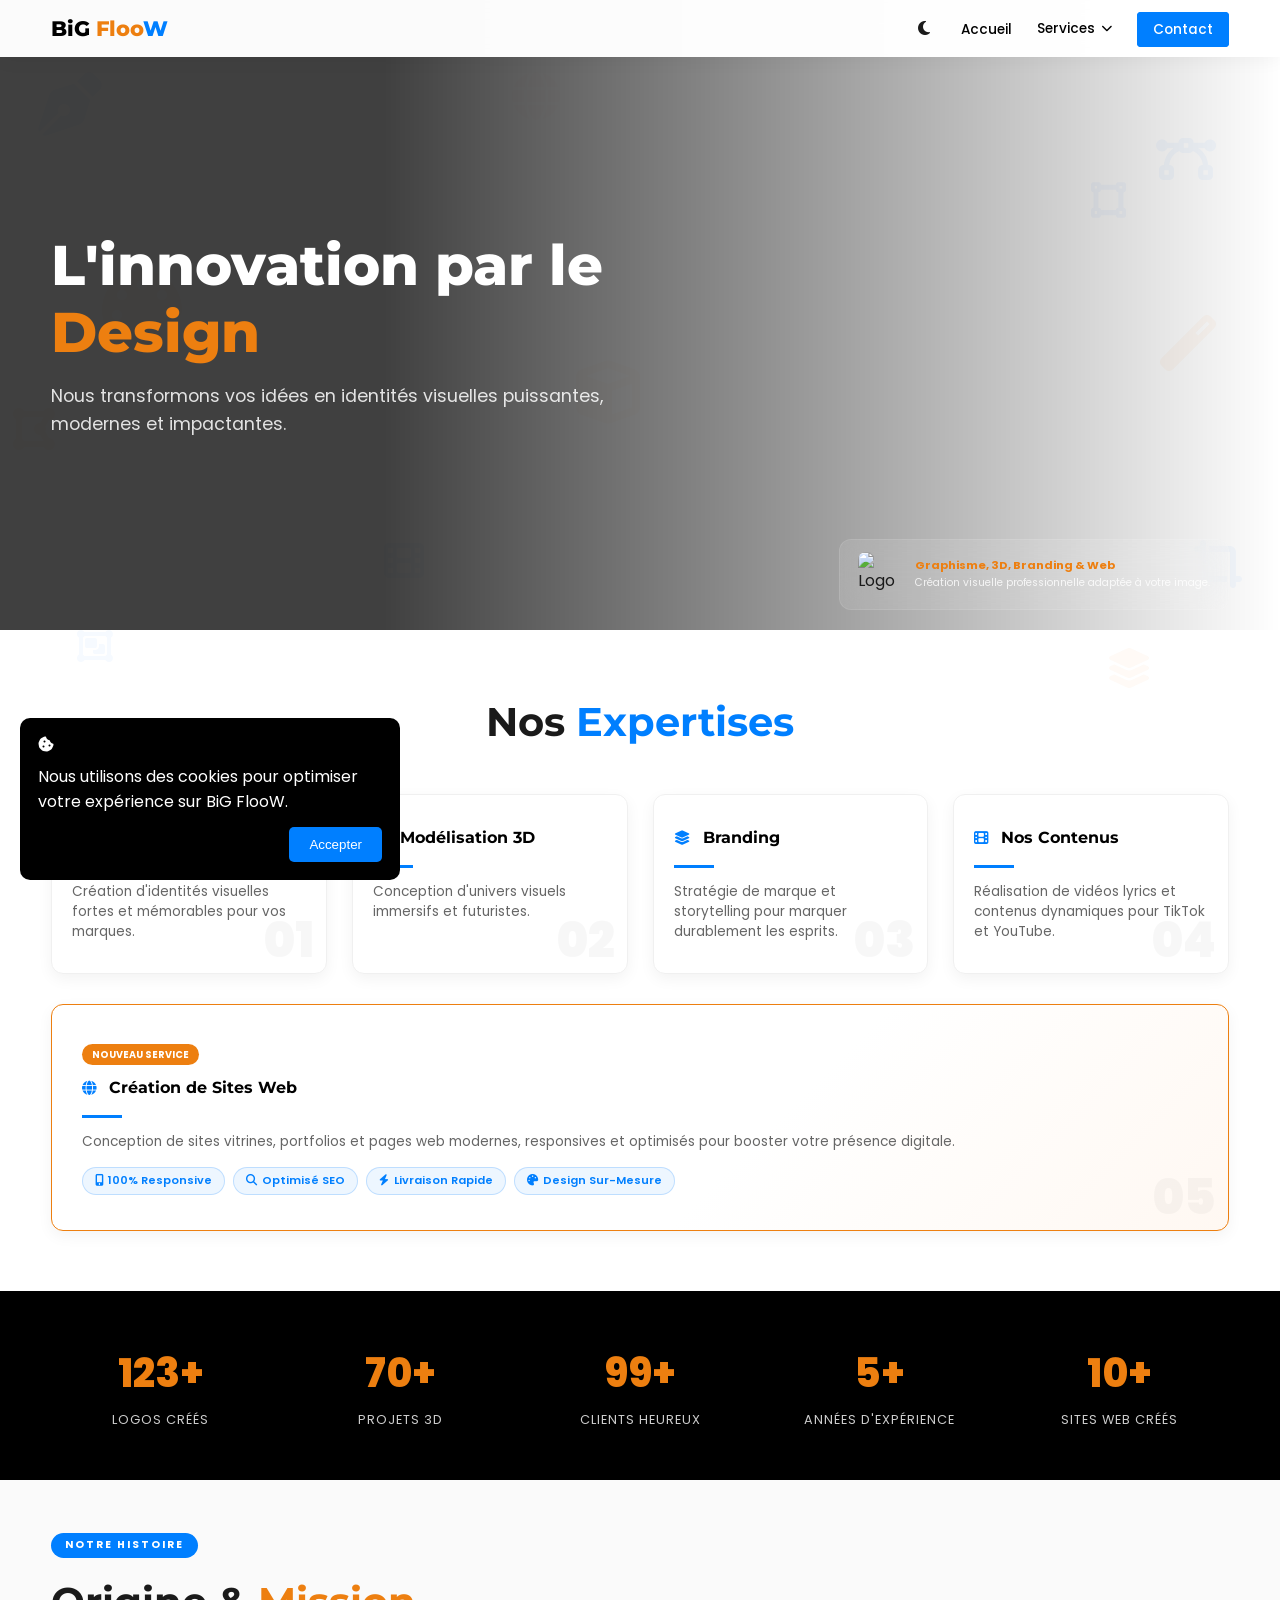
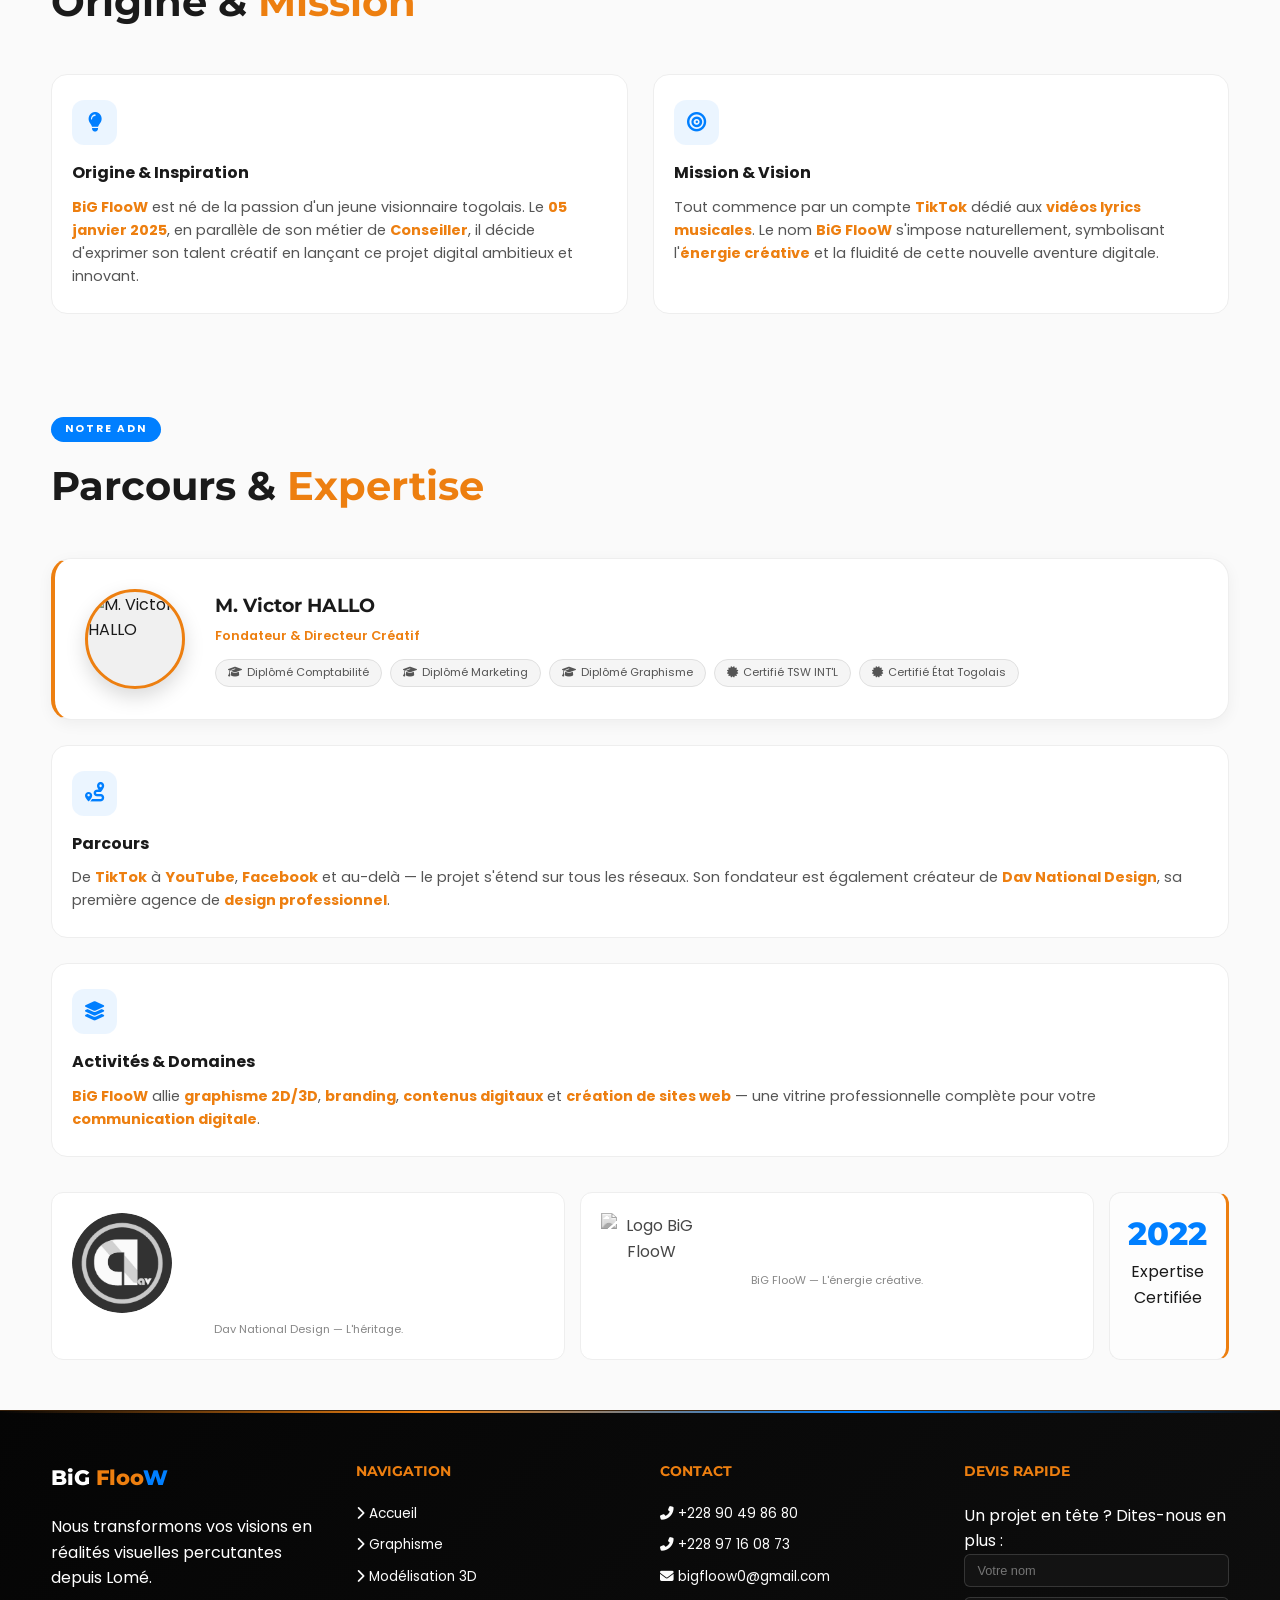
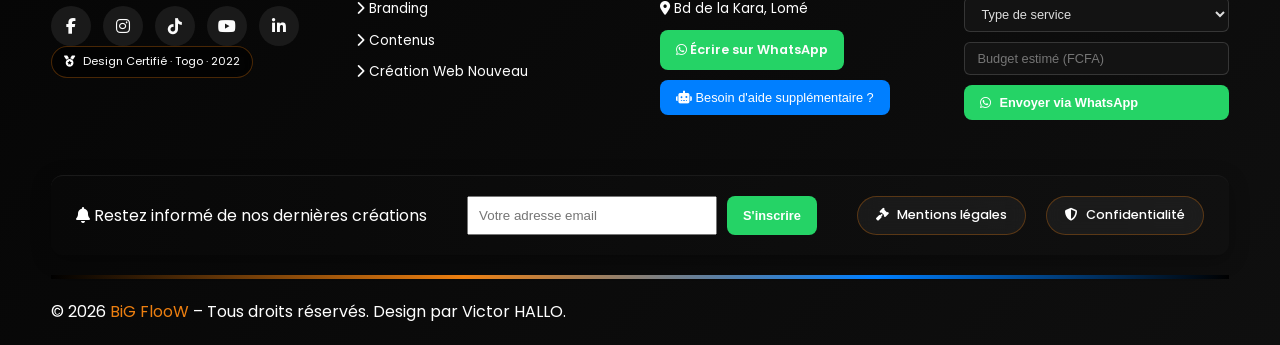
==== commit 44a79485: "Update index.html" ====
--- a/index.html
+++ b/index.html
@@ -39,9 +39,11 @@
     <ul class="nav-links">
        <li><button id="theme-toggle" class="theme-btn" aria-label="Basculer le thème"><i class="fas fa-moon"></i></button></li>
        <li><a href="index.html">Accueil</a></li>
-       <li class="dropdown">
-         <a href="#" class="dropdown-toggle" id="servicesToggle">Services <i class="fas fa-chevron-down"></i></a>
-         <ul class="dropdown-menu" id="servicesMenu">
+     <li class="dropdown">
+    <a href="javascript:void(0)" class="dropdown-toggle" id="servicesToggle">
+        Services <i class="fas fa-chevron-down"></i>
+    </a>
+    <ul class="dropdown-menu" id="servicesMenu">
              <li><a href="portfolio.html"><i class="fas fa-pen-nib"></i> Graphisme</a></li>
              <li><a href="portfolio-3d.html"><i class="fas fa-cube"></i> Modélisation 3D</a></li>
              <li><a href="portfolio-branding.html"><i class="fas fa-layer-group"></i> Branding</a></li>
--- a/style.css
+++ b/style.css
@@ -83,7 +83,7 @@
 .navbar, header, main, footer, .cookie-box, .lightbox { position: relative; z-index: 1; }
 
 /* =========================================
-   NAVBAR RESPONSIVE
+   NAVBAR RESPONSIVE AVEC ESPACEMENT
    ========================================= */
 .navbar {
     display: flex;
@@ -101,7 +101,7 @@
 .brand { font-family: 'Montserrat', sans-serif; font-weight: 800; font-size: 1.3rem; color: var(--logo-black); }
 .brand .floo { color: var(--accent-orange); }
 .brand .w { color: var(--accent-blue); }
-.nav-links { list-style: none; display: flex; align-items: center; flex-wrap: wrap; gap: 10px; }
+.nav-links { list-style: none; display: flex; align-items: center; flex-wrap: wrap; gap: 25px; } /* ESPACEMENT AUGMENTÉ */
 .nav-links li { margin-left: 0; }
 .nav-links a { text-decoration: none; color: var(--logo-black); font-weight: 500; font-size: 0.85rem; transition: var(--transition); white-space: nowrap; }
 .nav-links a:hover { color: var(--accent-blue); }
@@ -119,7 +119,7 @@
 .theme-btn { background: none; border: none; cursor: pointer; font-size: 1rem; color: var(--dark-grey); padding: 6px; }
 @media (max-width: 680px) {
     .navbar { flex-direction: column; gap: 8px; padding: 10px 4%; }
-    .nav-links { justify-content: center; }
+    .nav-links { justify-content: center; gap: 15px; }
     .nav-links a { font-size: 0.7rem; }
     .btn-contact { padding: 4px 10px; font-size: 0.7rem; }
 }
@@ -432,7 +432,7 @@
 .lightbox-close { position: absolute; top: 20px; right: 30px; color: white; font-size: 40px; cursor: pointer; }
 
 /* =========================================
-   DARK THEME - FOND NOIR, TEXTES BLANCS
+   DARK THEME
    ========================================= */
 body.dark-theme {
     background-color: #121212;
@@ -456,7 +456,6 @@
 body.dark-theme .nav-links a {
     color: #ffffff;
 }
-/* Partie "Notre histoire" fond noir */
 body.dark-theme .story-part {
     background: #0a0a0a;
 }
@@ -477,7 +476,6 @@
 body.dark-theme .story-logo-img {
     filter: grayscale(100%) brightness(1.2);
 }
-/* Les textes en gras deviennent bleus en mode sombre (touche bleue) */
 body.dark-theme .story-block p strong,
 body.dark-theme .story-block--light p strong,
 body.dark-theme p strong {
@@ -515,7 +513,6 @@
 .whatsapp-float { display: none !important; }
 img { max-width: 100%; height: auto; display: block; }
 
-/* Ajustement des marges pour grands écrans */
 @media (min-width: 1600px) {
     .container {
         max-width: 1600px;
@@ -565,22 +562,17 @@
 /* =========================================
    AMÉLIORATIONS GRAPHIQUES & SURVOLS
    ========================================= */
-
-/* 1. Effets de survol plus professionnels sur les textes (liens, titres, etc.) */
 a, .footer-col a, .legal-btn, .btn-contact, .expertise-card h3, .story-block h3, .founder-info h3 {
     transition: all 0.3s ease;
 }
-/* Liens du footer et navigation */
 .footer-col a:hover, .nav-links a:hover, .legal-btn:hover {
     letter-spacing: 0.5px;
     text-shadow: 0 0 2px rgba(255,255,255,0.5);
 }
-/* Titres des cartes d'expertise au survol */
 .expertise-card:hover h3 {
     color: var(--accent-orange);
     transform: translateX(5px);
 }
-/* Ligne sous le titre au survol déjà existante, on améliore */
 .card-line {
     transition: width 0.4s ease, background 0.3s ease;
 }
@@ -588,7 +580,6 @@
     width: 70px;
     background: var(--accent-orange);
 }
-/* Boutons "Contact" et devis */
 .btn-contact:hover, .footer-devis-btn:hover, .newsletter-btn:hover, .footer-help-btn:hover {
     transform: translateY(-3px);
     box-shadow: 0 8px 20px rgba(0,0,0,0.2);
@@ -601,8 +592,6 @@
     background: #005fcc;
     box-shadow: 0 8px 20px rgba(0,127,255,0.3);
 }
-
-/* 2. Correction : survol des logos (retrouver leurs couleurs d'origine) */
 .story-logo-img {
     filter: grayscale(100%);
     opacity: 0.8;
@@ -613,7 +602,6 @@
     opacity: 1;
     transform: scale(1.05);
 }
-/* Pour le logo Dav déjà rond, on conserve */
 .dav-round-logo, .big-round-logo {
     transition: all 0.4s ease;
 }
@@ -622,8 +610,6 @@
     opacity: 1;
     transform: scale(1.05) rotate(2deg);
 }
-
-/* 3. Icônes réseaux sociaux dans le footer : couleurs officielles au survol */
 .social-icon {
     transition: all 0.3s ease;
     background: #1a1a1a;
@@ -660,18 +646,14 @@
     transform: translateY(-5px);
     box-shadow: 0 8px 15px rgba(0,119,181,0.3);
 }
-/* Pour tous, l'icône devient blanche sur fond coloré */
 .social-icon:hover i {
     color: white;
 }
-
-/* 4. Footer plus design : dégradé subtil, bordures améliorées, ombres */
 .main-footer {
     background: linear-gradient(135deg, #050505 0%, #0a0a0a 50%, #0f0f0f 100%);
     position: relative;
     border-top: 1px solid rgba(237,127,16,0.2);
 }
-/* Ajout d'une "lumière" en haut du footer */
 .main-footer::before {
     content: '';
     position: absolute;
@@ -681,7 +663,6 @@
     height: 2px;
     background: linear-gradient(90deg, transparent, var(--accent-orange), var(--accent-blue), transparent);
 }
-/* Cartes dans le footer (devis, newsletter) avec bordure subtile */
 .footer-devis-form input, .footer-devis-form select {
     background: rgba(20,20,20,0.9);
     border: 1px solid rgba(255,255,255,0.15);
@@ -702,7 +683,6 @@
 .footer-newsletter-inner {
     background: transparent;
 }
-/* Boutons légaux (Mentions / Confidentialité) avec animation */
 .legal-btn {
     background: rgba(255,255,255,0.05);
     backdrop-filter: blur(8px);
@@ -720,13 +700,11 @@
     border-color: var(--accent-blue);
     box-shadow: 0 5px 15px rgba(0,127,255,0.4);
 }
-/* Ligne décorative du footer */
 .line-gradient {
     height: 4px;
     background: linear-gradient(90deg, #000 0%, #ED7F10 35%, #007FFF 70%, #000 100%);
     margin: 20px 0 0;
 }
-/* Badge qualité amélioré */
 .footer-quality-badge {
     background: rgba(0,0,0,0.6);
     backdrop-filter: blur(4px);
@@ -737,7 +715,6 @@
     border-color: var(--accent-orange);
     transform: scale(1.02);
 }
-/* Effet sur les liens de navigation du footer */
 .footer-col ul li a {
     display: inline-block;
     transition: transform 0.2s, color 0.2s;
@@ -751,7 +728,7 @@
 }
 
 /* =========================================
-   TOAST NOTIFICATION (NEWSLETTER)
+   TOAST NOTIFICATION
    ========================================= */
 .toast-notification {
     position: fixed;
@@ -848,30 +825,24 @@
 }
 
 /* =========================================
-   MENU DÉROULANT "SERVICES" - DESIGN MODERNE
+   MENU DÉROULANT "SERVICES"
    ========================================= */
 .dropdown {
     position: relative;
 }
-
 .dropdown-toggle {
     display: flex;
     align-items: center;
     gap: 6px;
     cursor: pointer;
 }
-
 .dropdown-toggle i {
     font-size: 0.7rem;
     transition: transform 0.3s cubic-bezier(0.4, 0, 0.2, 1);
 }
-
-/* Flèche qui tourne quand ouvert */
 .dropdown.open .dropdown-toggle i {
     transform: rotate(180deg);
 }
-
-/* Menu déroulant */
 .dropdown-menu {
     position: absolute;
     top: calc(100% + 10px);
@@ -890,8 +861,6 @@
     border: 1px solid rgba(0,0,0,0.05);
     backdrop-filter: blur(2px);
 }
-
-/* Version desktop : hover */
 @media (min-width: 769px) {
     .dropdown:hover .dropdown-menu {
         opacity: 1;
@@ -899,11 +868,9 @@
         transform: translateY(0);
     }
 }
-
 .dropdown-menu li {
     margin: 0;
 }
-
 .dropdown-menu a {
     display: flex;
     align-items: center;
@@ -916,52 +883,41 @@
     white-space: nowrap;
     border-left: 3px solid transparent;
 }
-
 .dropdown-menu a i {
     width: 24px;
     color: var(--accent-blue);
     font-size: 1rem;
     transition: transform 0.2s;
 }
-
 .dropdown-menu a:hover {
     background: rgba(0,127,255,0.06);
     border-left-color: var(--accent-orange);
     padding-left: 28px;
     color: var(--accent-blue);
 }
-
 .dropdown-menu a:hover i {
     transform: translateX(3px);
     color: var(--accent-orange);
 }
-
-/* Version dark theme */
 body.dark-theme .dropdown-menu {
     background: #1e1e1e;
     box-shadow: 0 20px 35px -10px rgba(0,0,0,0.5);
     border-color: #333;
 }
-
 body.dark-theme .dropdown-menu a {
     color: #e0e0e0;
 }
-
 body.dark-theme .dropdown-menu a i {
     color: var(--accent-orange);
 }
-
 body.dark-theme .dropdown-menu a:hover {
     background: rgba(0,127,255,0.15);
     border-left-color: var(--accent-blue);
     color: white;
 }
-
 body.dark-theme .dropdown-menu a:hover i {
     color: var(--accent-blue);
 }
-
-/* ========== MOBILE : clic pour ouvrir/fermer ========== */
 @media (max-width: 768px) {
     .dropdown-menu {
         position: static;
@@ -978,25 +934,20 @@
         transform: none;
         transition: none;
     }
-
     .dropdown.open .dropdown-menu {
         display: block;
     }
-
     .dropdown-menu a {
         padding: 10px 15px;
         font-size: 0.85rem;
         white-space: normal;
         border-left: 2px solid rgba(0,127,255,0.3);
     }
-
     .dropdown-menu a:hover {
         background: rgba(0,127,255,0.1);
         padding-left: 20px;
     }
 }
-
-/* Ajustement pour très petits écrans (navbar en colonne) */
 @media (max-width: 680px) {
     .dropdown-menu {
         padding-left: 15px;
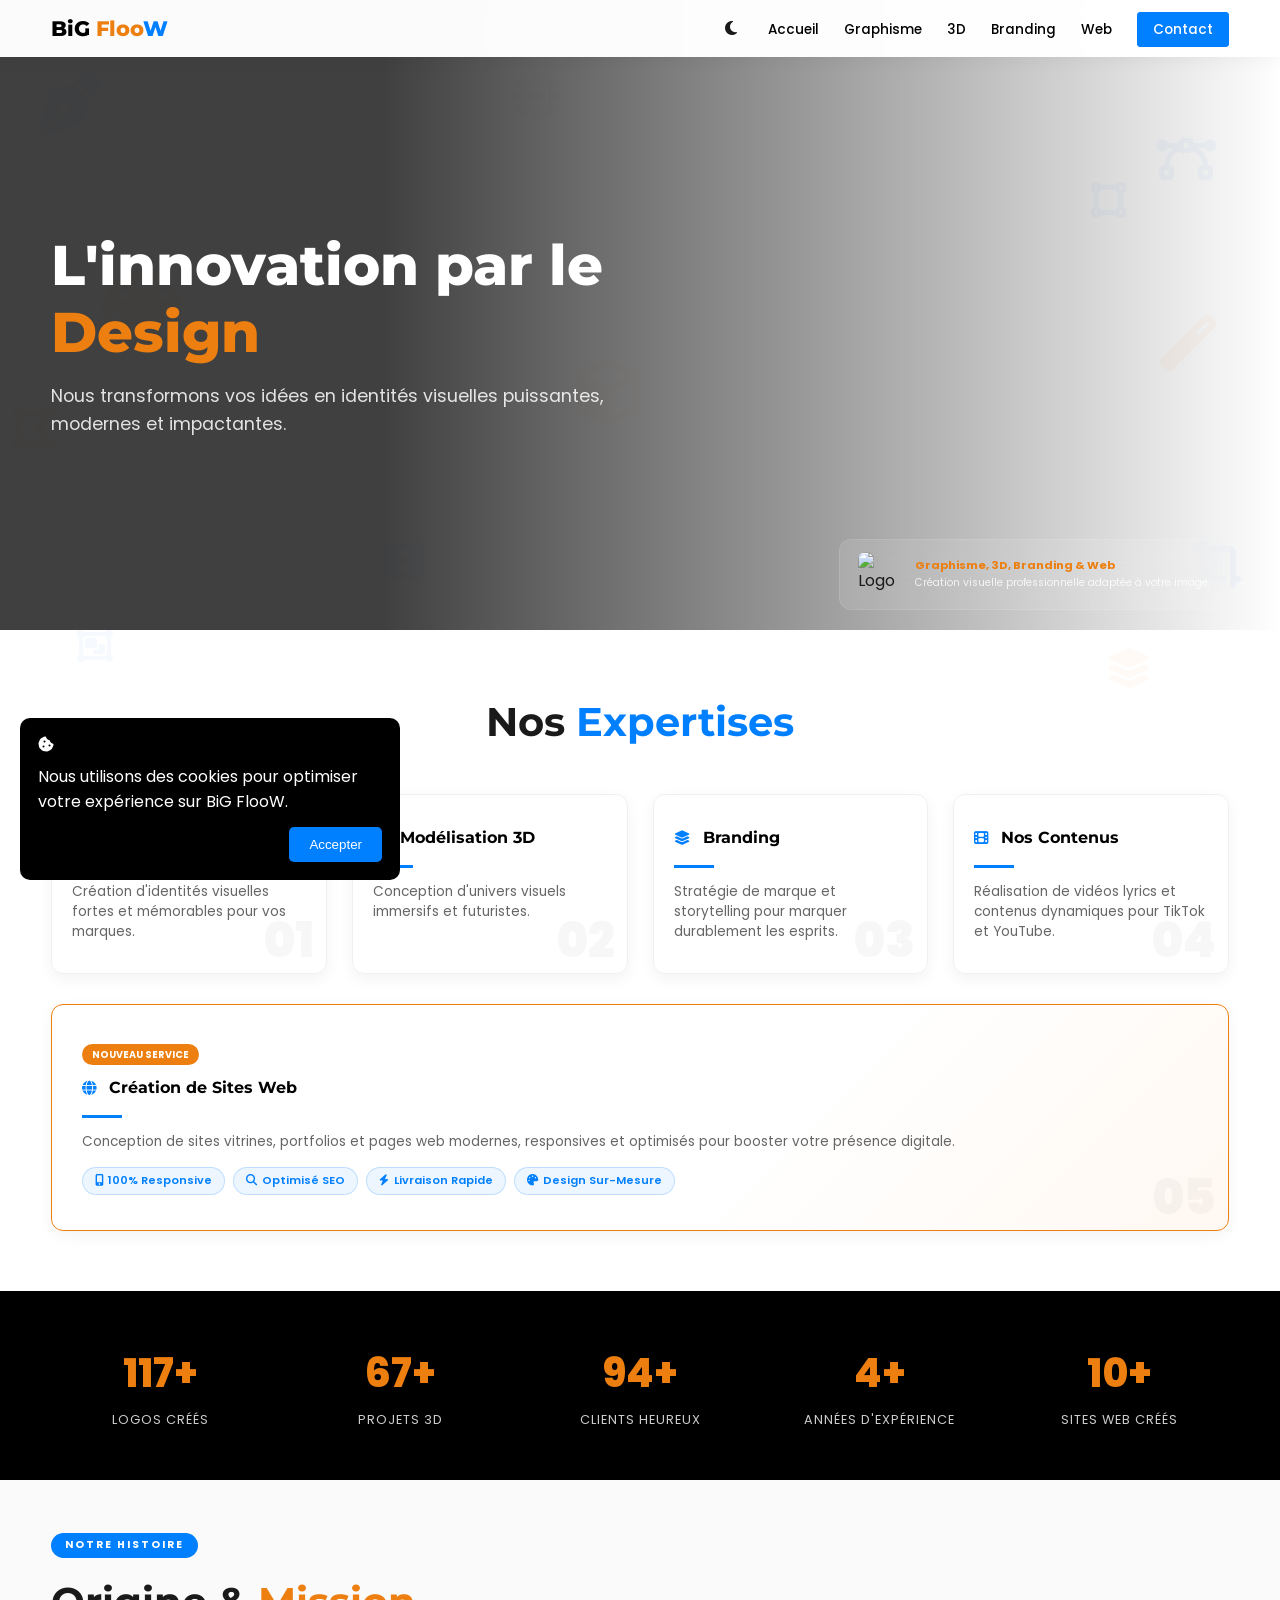
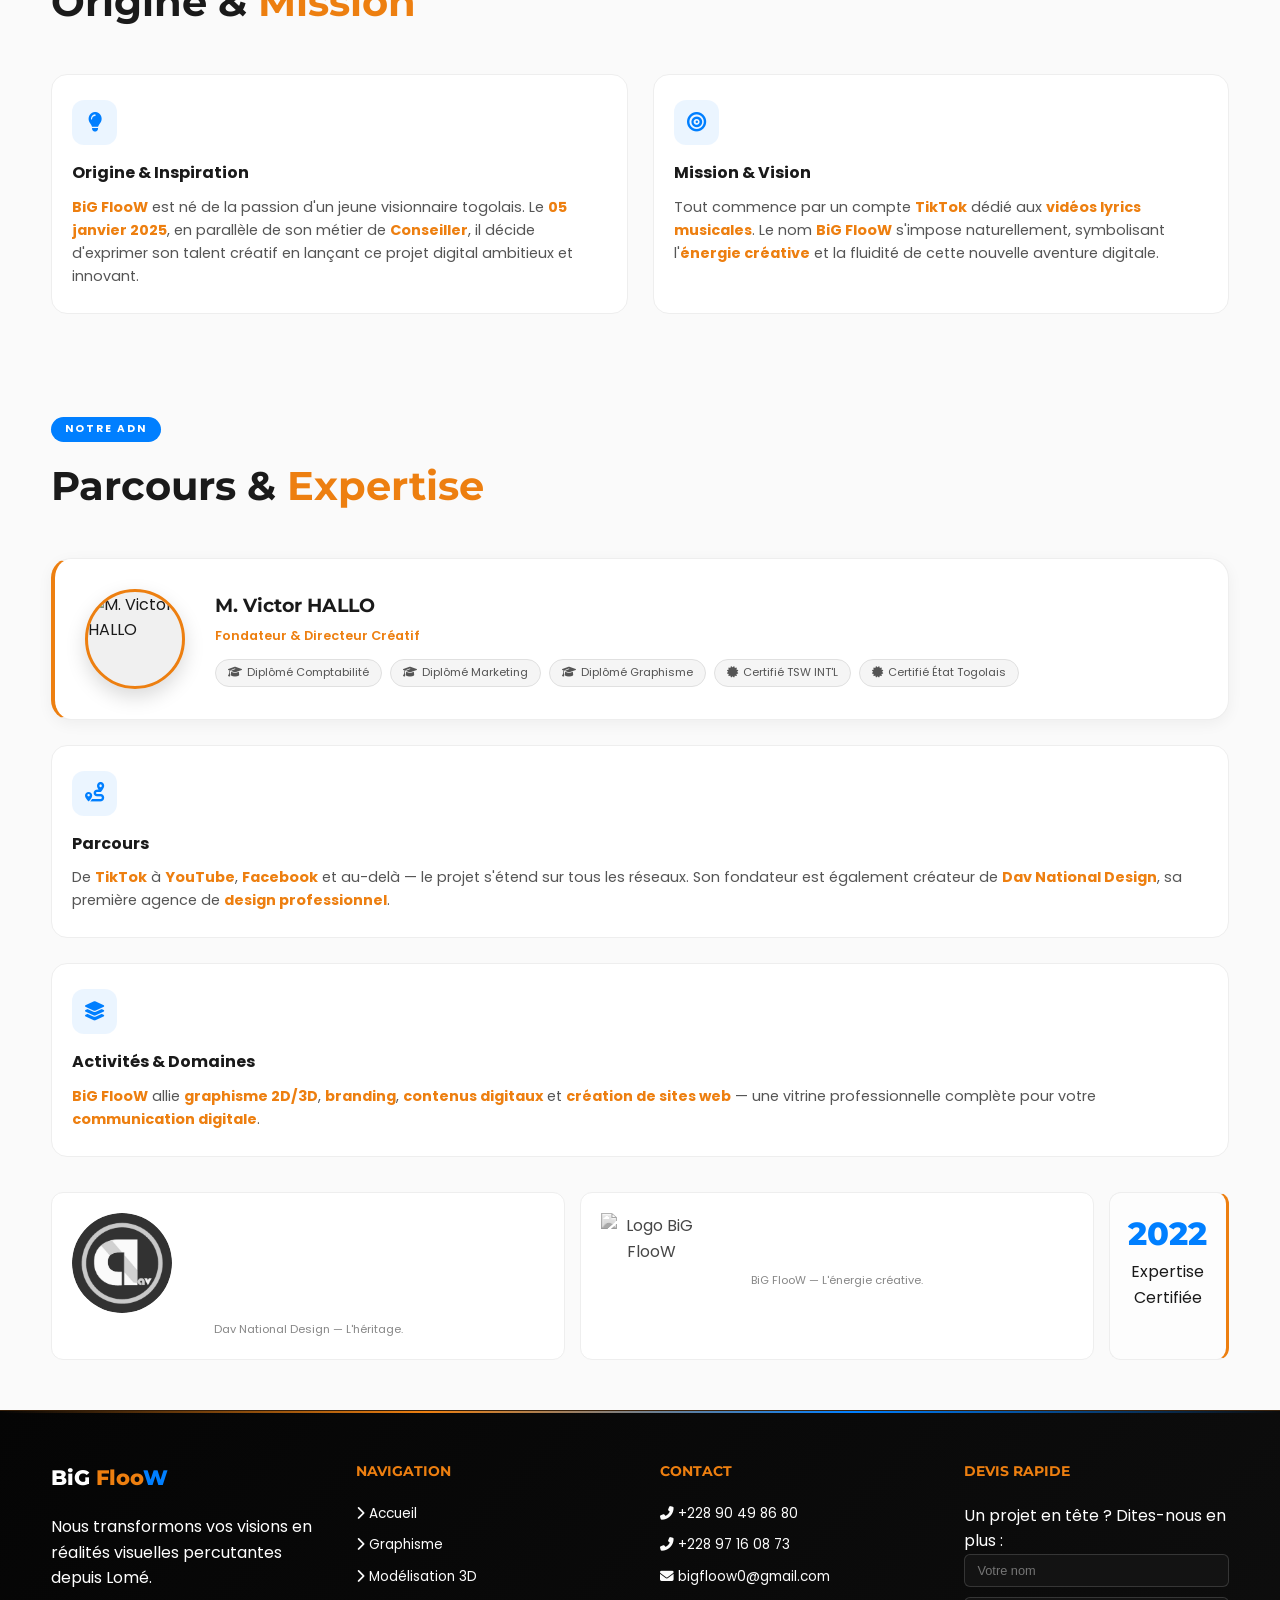
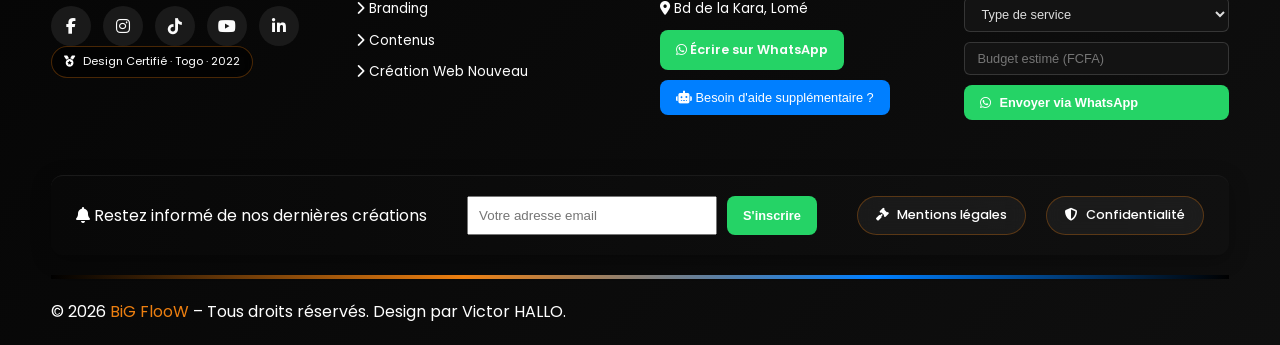
==== commit df29c924: "Update index.html" ====
--- a/index.html
+++ b/index.html
@@ -37,24 +37,16 @@
 <nav class="navbar">
     <div class="brand">BiG <span class="floo">Floo</span><span class="w">W</span></div>
     <ul class="nav-links">
-       <li><button id="theme-toggle" class="theme-btn" aria-label="Basculer le thème"><i class="fas fa-moon"></i></button></li>
-       <li><a href="index.html">Accueil</a></li>
-     <li class="dropdown">
-    <a href="javascript:void(0)" class="dropdown-toggle" id="servicesToggle">
-        Services <i class="fas fa-chevron-down"></i>
-    </a>
-    <ul class="dropdown-menu" id="servicesMenu">
-             <li><a href="portfolio.html"><i class="fas fa-pen-nib"></i> Graphisme</a></li>
-             <li><a href="portfolio-3d.html"><i class="fas fa-cube"></i> Modélisation 3D</a></li>
-             <li><a href="portfolio-branding.html"><i class="fas fa-layer-group"></i> Branding</a></li>
-             <li><a href="portfolio-web.html"><i class="fas fa-globe"></i> Création Web</a></li>
-             <li><a href="portfolio-contenus.html"><i class="fas fa-film"></i> Nos Contenus</a></li>
-           </ul>
-        </li>
-       <li><a href="#contact" class="btn-contact">Contact</a></li>
+        <li><button id="theme-toggle" class="theme-btn"><i class="fas fa-moon"></i></button></li>
+        <li><a href="index.html">Accueil</a></li>
+        <li><a href="portfolio.html">Graphisme</a></li>
+        <li><a href="portfolio-3d.html">3D</a></li>
+        <li><a href="portfolio-branding.html">Branding</a></li>
+        <li><a href="portfolio-web.html">Web</a></li>
+        <li><a href="#contact" class="btn-contact">Contact</a></li>
     </ul>
 </nav>
-
+    
 <header class="hero">
     <div class="hero-overlay"></div>
     <div class="hero-content">
--- a/style.css
+++ b/style.css
@@ -824,135 +824,3 @@
     background: rgba(30,30,30,0.95);
 }
 
-/* =========================================
-   MENU DÉROULANT "SERVICES"
-   ========================================= */
-.dropdown {
-    position: relative;
-}
-.dropdown-toggle {
-    display: flex;
-    align-items: center;
-    gap: 6px;
-    cursor: pointer;
-}
-.dropdown-toggle i {
-    font-size: 0.7rem;
-    transition: transform 0.3s cubic-bezier(0.4, 0, 0.2, 1);
-}
-.dropdown.open .dropdown-toggle i {
-    transform: rotate(180deg);
-}
-.dropdown-menu {
-    position: absolute;
-    top: calc(100% + 10px);
-    left: 0;
-    background: #ffffff;
-    border-radius: 20px;
-    padding: 12px 0;
-    min-width: 240px;
-    box-shadow: 0 20px 35px -10px rgba(0,0,0,0.15), 0 0 0 1px rgba(0,0,0,0.02);
-    opacity: 0;
-    visibility: hidden;
-    transform: translateY(-15px);
-    transition: all 0.3s cubic-bezier(0.2, 0.9, 0.4, 1.1);
-    list-style: none;
-    z-index: 1001;
-    border: 1px solid rgba(0,0,0,0.05);
-    backdrop-filter: blur(2px);
-}
-@media (min-width: 769px) {
-    .dropdown:hover .dropdown-menu {
-        opacity: 1;
-        visibility: visible;
-        transform: translateY(0);
-    }
-}
-.dropdown-menu li {
-    margin: 0;
-}
-.dropdown-menu a {
-    display: flex;
-    align-items: center;
-    gap: 12px;
-    padding: 12px 24px;
-    font-size: 0.9rem;
-    font-weight: 500;
-    color: var(--dark-grey);
-    transition: all 0.25s;
-    white-space: nowrap;
-    border-left: 3px solid transparent;
-}
-.dropdown-menu a i {
-    width: 24px;
-    color: var(--accent-blue);
-    font-size: 1rem;
-    transition: transform 0.2s;
-}
-.dropdown-menu a:hover {
-    background: rgba(0,127,255,0.06);
-    border-left-color: var(--accent-orange);
-    padding-left: 28px;
-    color: var(--accent-blue);
-}
-.dropdown-menu a:hover i {
-    transform: translateX(3px);
-    color: var(--accent-orange);
-}
-body.dark-theme .dropdown-menu {
-    background: #1e1e1e;
-    box-shadow: 0 20px 35px -10px rgba(0,0,0,0.5);
-    border-color: #333;
-}
-body.dark-theme .dropdown-menu a {
-    color: #e0e0e0;
-}
-body.dark-theme .dropdown-menu a i {
-    color: var(--accent-orange);
-}
-body.dark-theme .dropdown-menu a:hover {
-    background: rgba(0,127,255,0.15);
-    border-left-color: var(--accent-blue);
-    color: white;
-}
-body.dark-theme .dropdown-menu a:hover i {
-    color: var(--accent-blue);
-}
-@media (max-width: 768px) {
-    .dropdown-menu {
-        position: static;
-        background: transparent;
-        box-shadow: none;
-        border: none;
-        backdrop-filter: none;
-        padding-left: 20px;
-        margin-top: 8px;
-        margin-bottom: 8px;
-        display: none;
-        opacity: 1;
-        visibility: visible;
-        transform: none;
-        transition: none;
-    }
-    .dropdown.open .dropdown-menu {
-        display: block;
-    }
-    .dropdown-menu a {
-        padding: 10px 15px;
-        font-size: 0.85rem;
-        white-space: normal;
-        border-left: 2px solid rgba(0,127,255,0.3);
-    }
-    .dropdown-menu a:hover {
-        background: rgba(0,127,255,0.1);
-        padding-left: 20px;
-    }
-}
-@media (max-width: 680px) {
-    .dropdown-menu {
-        padding-left: 15px;
-    }
-    .dropdown-menu a {
-        padding: 8px 12px;
-    }
-}
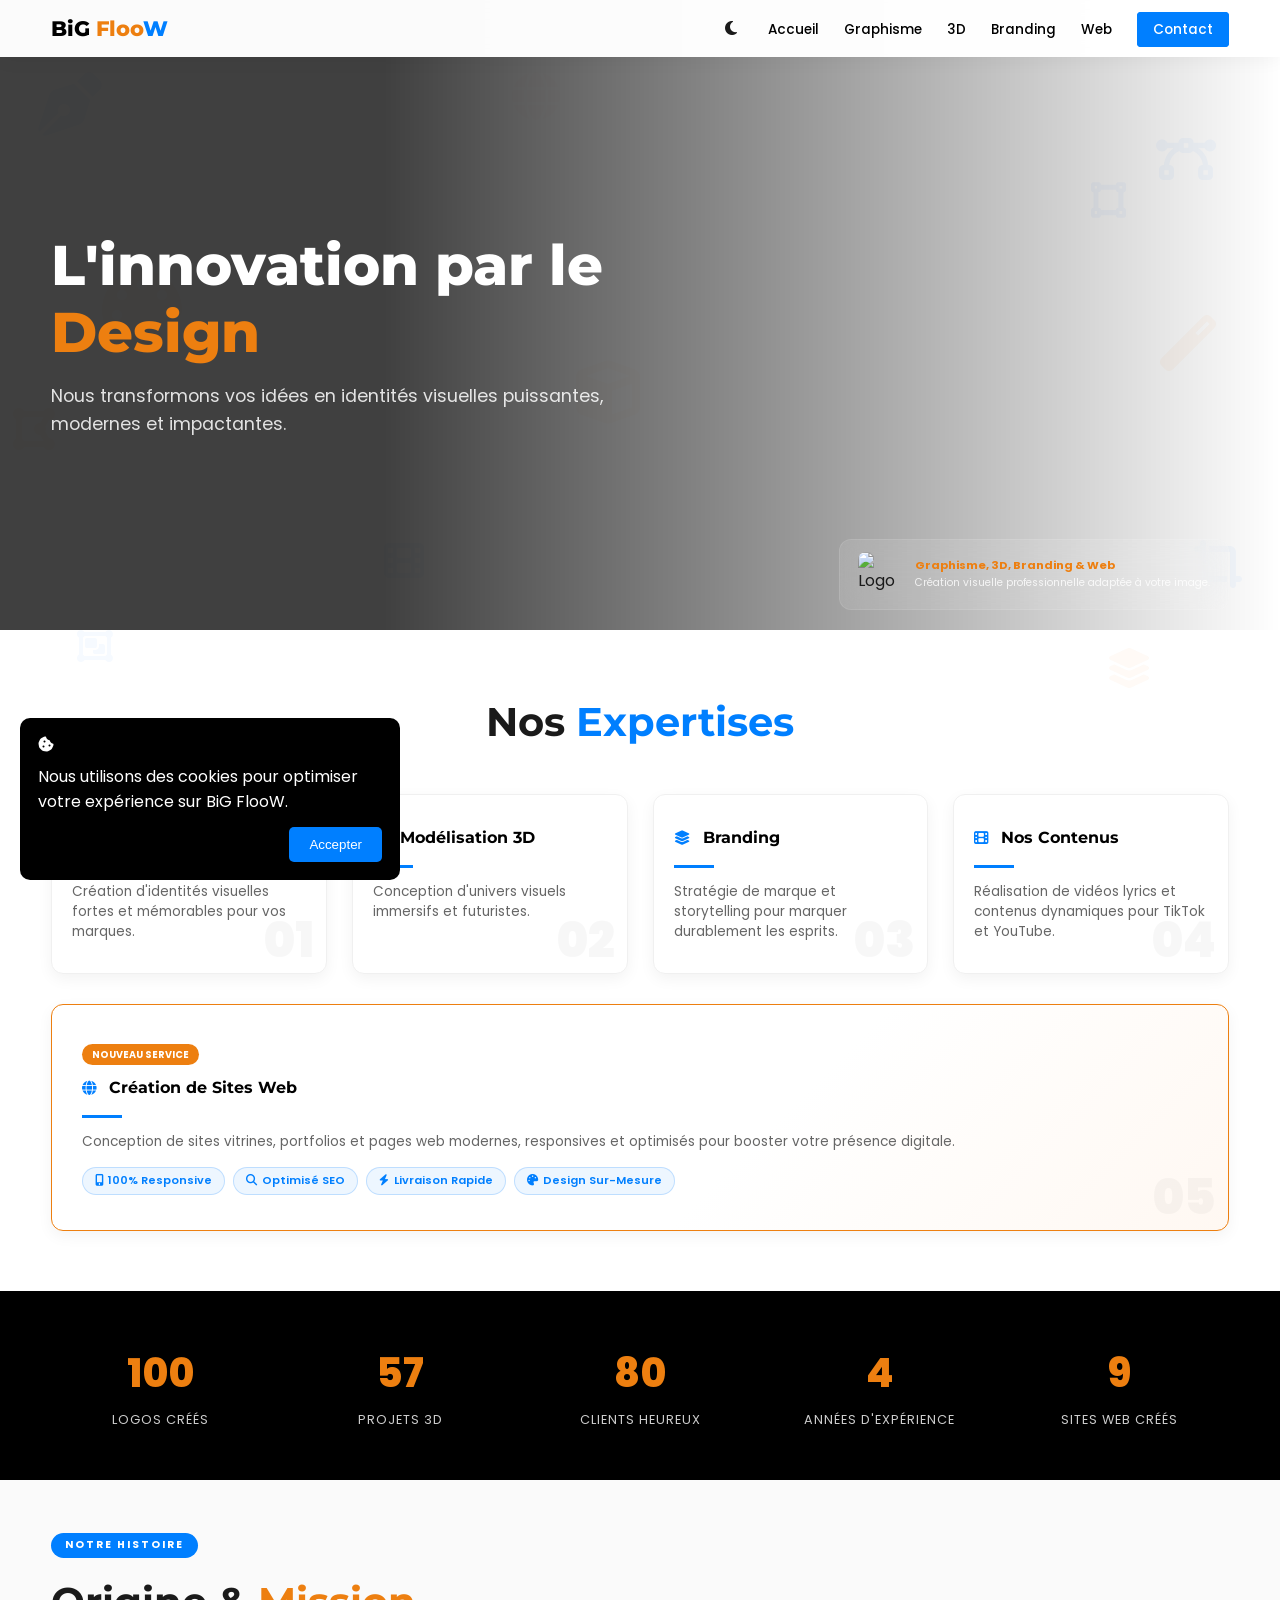
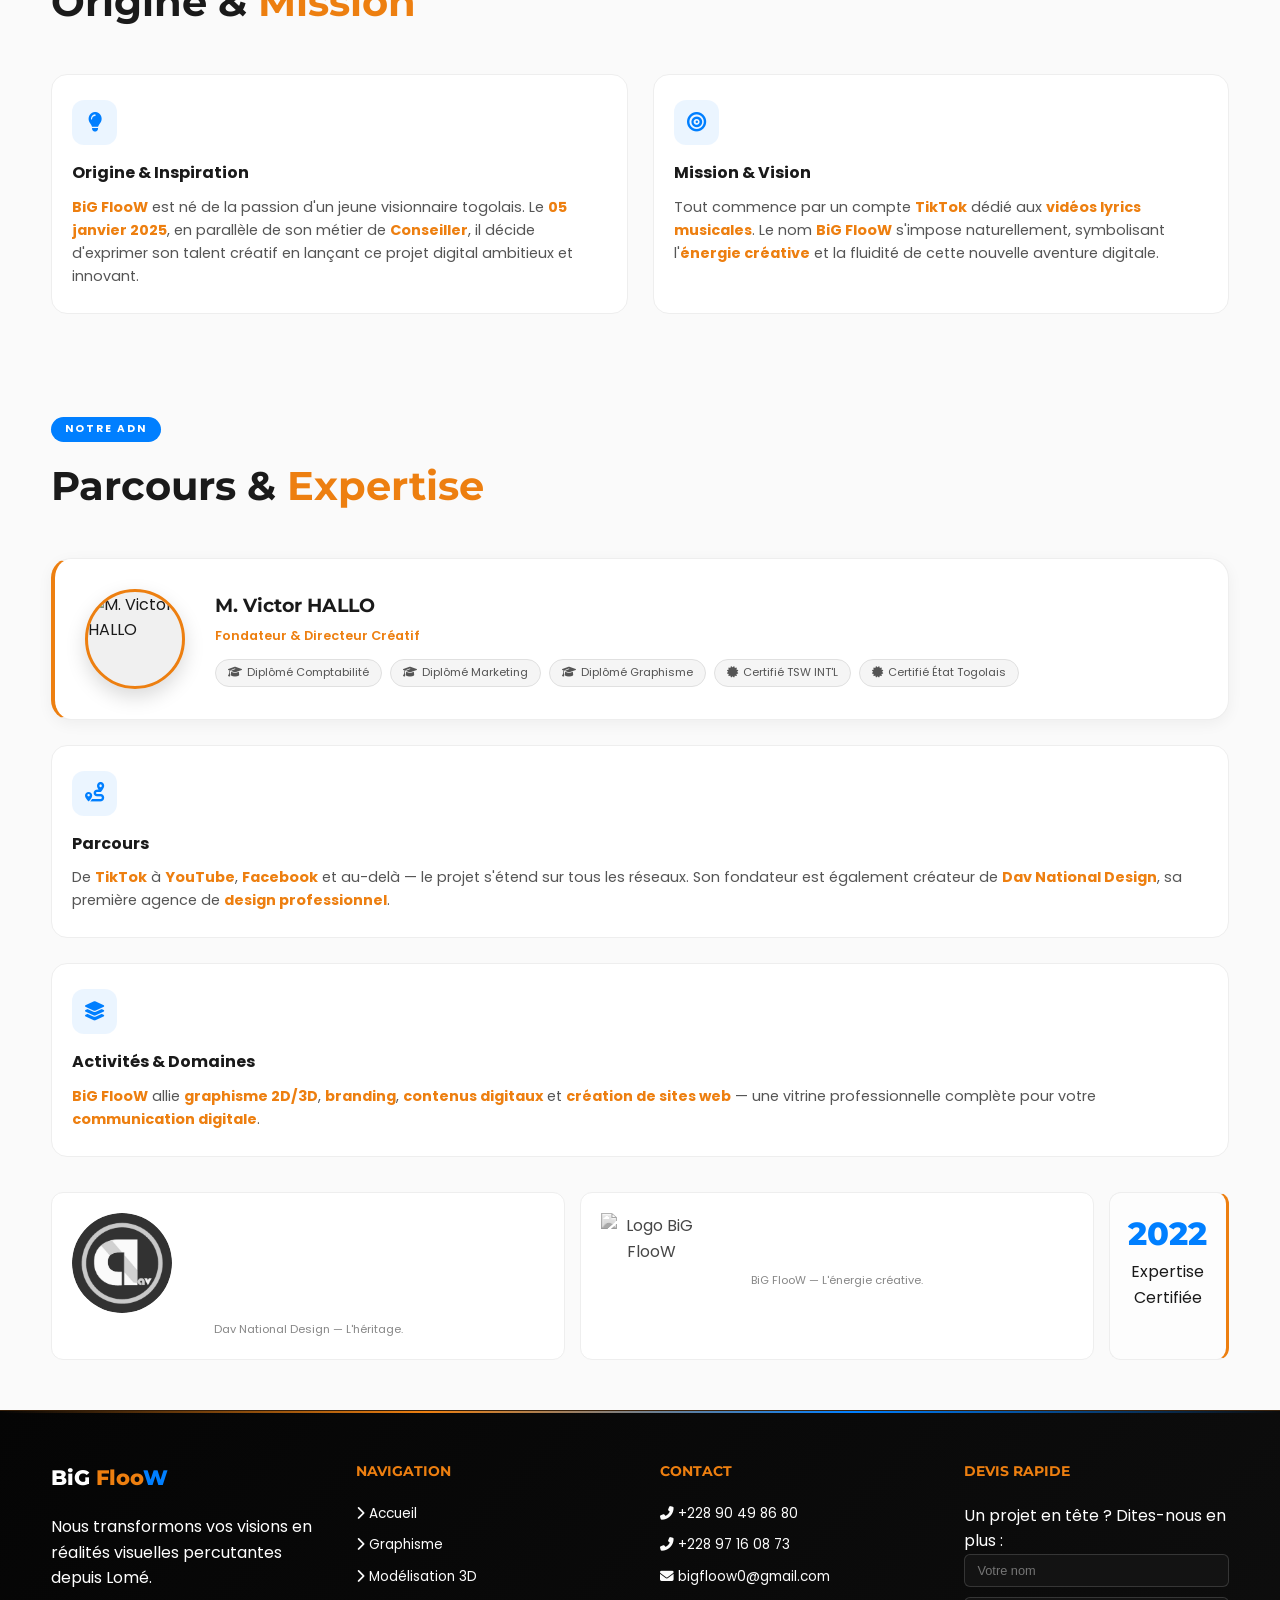
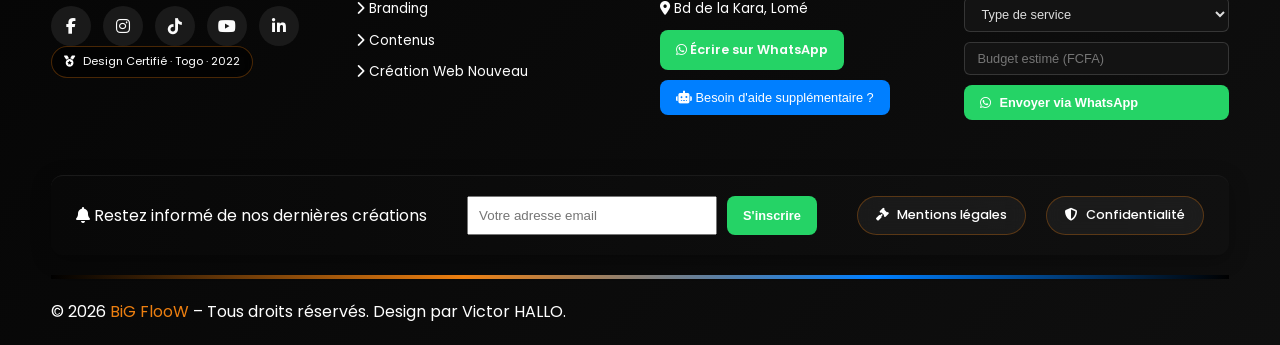
==== commit a47045a1: "Update index.html" ====
--- a/index.html
+++ b/index.html
@@ -3,18 +3,151 @@
 <head>
     <meta charset="UTF-8">
     <meta name="viewport" content="width=device-width, initial-scale=1.0, viewport-fit=cover">
+    
+    <!-- ========== META SEO OPTIMISÉES (inspiré amendesign) ========== -->
+    <title>BiG FlooW | Agence de Design Graphique, Branding &amp; Web à Lomé</title>
     <meta name="description" content="BiG FlooW - Agence de design graphique, branding, modélisation 3D et création de sites internet à Lomé. Création d'identités visuelles professionnelles.">
-    <meta property="og:title" content="BiG Floow">
-    <meta property="og:description" content="Découvre mon site officiel">
+    <meta name="robots" content="follow, index, max-snippet:-1, max-video-preview:-1, max-image-preview:large">
+    <link rel="canonical" href="https://bigfloow.github.io/">
+    
+    <!-- Open Graph / Facebook (inspiré amendesign) -->
+    <meta property="og:locale" content="fr_FR">
+    <meta property="og:type" content="website">
+    <meta property="og:title" content="BiG FlooW | Agence de Design Graphique &amp; Branding">
+    <meta property="og:description" content="BiG FlooW - Agence de design graphique, branding, modélisation 3D et création de sites internet à Lomé. Découvrez nos créations uniques !">
     <meta property="og:url" content="https://bigfloow.github.io/">
-    <meta property="og:type" content="website">
-    <title>BiG FlooW | Agence de Design Graphique, Branding &amp; Web à Lomé</title>
+    <meta property="og:site_name" content="BiG FlooW">
+    <meta property="og:image" content="https://bigfloow.github.io/logo-big-floow.jpg">
+    <meta property="og:image:width" content="1200">
+    <meta property="og:image:height" content="630">
+    <meta property="og:image:type" content="image/jpeg">
+    
+    <!-- Twitter Card -->
+    <meta name="twitter:card" content="summary_large_image">
+    <meta name="twitter:title" content="BiG FlooW | Agence de Design Graphique &amp; Branding">
+    <meta name="twitter:description" content="Agence de design graphique, branding, 3D et création de sites web à Lomé">
+    <meta name="twitter:image" content="https://bigfloow.github.io/logo-big-floow.jpg">
+    
+    <!-- ========== DNS PREFETCH (optimisation vitesse - inspiré amendesign) ========== -->
+    <link rel="dns-prefetch" href="//fonts.googleapis.com">
+    <link rel="dns-prefetch" href="//fonts.gstatic.com">
+    <link rel="dns-prefetch" href="//cdnjs.cloudflare.com">
+    <link rel="preconnect" href="https://fonts.googleapis.com">
+    <link rel="preconnect" href="https://fonts.gstatic.com" crossorigin>
+    <link rel="preconnect" href="https://cdnjs.cloudflare.com">
+    
+    <!-- ========== PRELOAD DES RESSOURCES CRITIQUES ========== -->
+    <link rel="preload" as="image" href="logo-big-floow.jpg" fetchpriority="high">
+    <link rel="preload" as="image" href="image.webp" fetchpriority="high">
+    
+    <!-- ========== FAVICON ========== -->
     <link rel="icon" type="image/png" href="fac2_logo.png">
-    <link href="https://fonts.googleapis.com/css2?family=Montserrat:wght@400;700;800&family=Poppins:wght@300;400;500;600&display=swap" rel="stylesheet">
-    <link rel="stylesheet" href="https://cdnjs.cloudflare.com/ajax/libs/font-awesome/6.4.0/css/all.min.css">
+    <link rel="apple-touch-icon" href="fac2_logo.png">
+    
+    <!-- ========== POLICES GOOGLE ========== -->
+    <link href="https://fonts.googleapis.com/css2?family=Montserrat:wght@400;700;800&family=Poppins:wght@300;400;500;600;700&display=swap" rel="stylesheet">
+    
+    <!-- ========== FONT AWESOME (chargement optimisé) ========== -->
+    <link rel="stylesheet" href="https://cdnjs.cloudflare.com/ajax/libs/font-awesome/6.4.0/css/all.min.css" media="print" onload="this.media='all'">
+    <noscript><link rel="stylesheet" href="https://cdnjs.cloudflare.com/ajax/libs/font-awesome/6.4.0/css/all.min.css"></noscript>
+    
+    <!-- ========== STYLES PRINCIPAUX ========== -->
     <link rel="stylesheet" href="style.css">
+    
+    <!-- ========== DONNÉES STRUCTURÉES JSON-LD (SEO avancé - inspiré amendesign) ========== -->
+    <script type="application/ld+json">
+    {
+        "@context": "https://schema.org",
+        "@graph": [
+            {
+                "@type": "ProfessionalService",
+                "@id": "https://bigfloow.github.io/#organization",
+                "name": "BiG FlooW",
+                "url": "https://bigfloow.github.io/",
+                "logo": {
+                    "@type": "ImageObject",
+                    "@id": "https://bigfloow.github.io/#logo",
+                    "url": "https://bigfloow.github.io/logo-big-floow.jpg",
+                    "caption": "BiG FlooW - Agence de Design",
+                    "width": "350",
+                    "height": "100"
+                },
+                "email": "bigfloow0@gmail.com",
+                "address": {
+                    "@type": "PostalAddress",
+                    "streetAddress": "Bd de la Kara",
+                    "addressLocality": "Lomé",
+                    "addressCountry": "Togo"
+                },
+                "telephone": "+22890498680",
+                "openingHours": ["Monday,Tuesday,Wednesday,Thursday,Friday 09:00-18:00"],
+                "sameAs": [
+                    "https://www.facebook.com/profile.php?id=61553550453900",
+                    "https://www.instagram.com/bigfloow0/",
+                    "https://www.tiktok.com/@big.floow",
+                    "https://www.youtube.com/@BiGFlooWlyrics",
+                    "https://www.linkedin.com/company/big-floow/"
+                ]
+            },
+            {
+                "@type": "WebSite",
+                "@id": "https://bigfloow.github.io/#website",
+                "url": "https://bigfloow.github.io/",
+                "name": "BiG FlooW",
+                "description": "Agence de design graphique, branding et création de sites web à Lomé",
+                "inLanguage": "fr",
+                "publisher": {"@id": "https://bigfloow.github.io/#organization"}
+            },
+            {
+                "@type": "WebPage",
+                "@id": "https://bigfloow.github.io/#webpage",
+                "url": "https://bigfloow.github.io/",
+                "name": "BiG FlooW - Design Graphique & Branding",
+                "description": "Agence de design graphique, branding, modélisation 3D et création de sites internet à Lomé",
+                "isPartOf": {"@id": "https://bigfloow.github.io/#website"},
+                "inLanguage": "fr"
+            }
+        ]
+    }
+    </script>
+    
+    <!-- ========== SPÉCULATION RULES (préchargement intelligent) ========== -->
+    <script type="speculationrules">
+    {
+        "prefetch": [
+            {
+                "source": "document",
+                "where": {
+                    "and": [
+                        { "href_matches": "/*" },
+                        { "not": { "href_matches": ["/mentions-legales.html", "/politique-confidentialite.html"] } }
+                    ]
+                },
+                "eagerness": "conservative"
+            }
+        ],
+        "prerender": [
+            {
+                "source": "document",
+                "where": { "href_matches": "/portfolio.html" },
+                "eagerness": "moderate"
+            }
+        ]
+    }
+    </script>
+    
+    <style>
+        /* Optimisation du lazy loading natif (inspiré amendesign) */
+        img:is([sizes="auto" i], [sizes^="auto," i]) {
+            contain-intrinsic-size: 3000px 1500px;
+        }
+        
+        /* Animation douce pour les transitions */
+        a, button {
+            transition: all 0.3s ease;
+        }
+    </style>
 </head>
-<body>
 
 <!-- STICKERS DESIGN EN ARRIÈRE-PLAN -->
 <div class="bg-stickers" aria-hidden="true">
@@ -526,5 +659,166 @@
     }
 }
 </script>
+
+    <!-- ========== OPTIMISATIONS AJOUTÉES (inspirées d'amendesign.net) ========== -->
+
+<script>
+(function() {
+    'use strict';
+    
+    // === 1. LAZY LOADING OPTIMISÉ (inspiré amendesign) ===
+    // Ajoute l'attribut loading="lazy" à toutes les images qui ne l'ont pas
+    const images = document.querySelectorAll('img:not([loading])');
+    images.forEach(img => {
+        // Ne pas mettre lazy sur les images critiques (première partie de page)
+        const isCritical = img.closest('.hero') || img.closest('header');
+        if (!isCritical) {
+            img.setAttribute('loading', 'lazy');
+        }
+    });
+    
+    // === 2. AJOUT DES ATTRIBUTS SIZES POUR IMAGES RESPONSIVE ===
+    const responsiveImages = document.querySelectorAll('img[srcset]');
+    responsiveImages.forEach(img => {
+        if (!img.hasAttribute('sizes')) {
+            img.setAttribute('sizes', '(max-width: 768px) 100vw, (max-width: 1200px) 80vw, 1200px');
+        }
+    });
+    
+    // === 3. INTERSECTION OBSERVER POUR CHARGEMENT DIFFÉRÉ DES SECTIONS ===
+    // Charge les sections uniquement quand l'utilisateur s'en approche
+    const sectionsToLoad = document.querySelectorAll('.stats-section, .story-part--dark');
+    if ('IntersectionObserver' in window) {
+        const sectionObserver = new IntersectionObserver((entries) => {
+            entries.forEach(entry => {
+                if (entry.isIntersecting) {
+                    entry.target.classList.add('section-visible');
+                    sectionObserver.unobserve(entry.target);
+                }
+            });
+        }, { rootMargin: '200px' });
+        
+        sectionsToLoad.forEach(section => sectionObserver.observe(section));
+    } else {
+        sectionsToLoad.forEach(section => section.classList.add('section-visible'));
+    }
+    
+    // === 4. PREFETCH DES PAGES SUIVANTES (hover sur liens) ===
+    const internalLinks = document.querySelectorAll('a[href^="portfolio"], a[href^="index"]');
+    internalLinks.forEach(link => {
+        link.addEventListener('mouseenter', () => {
+            const href = link.getAttribute('href');
+            if (href && !href.startsWith('http') && href !== '#') {
+                const prefetchLink = document.createElement('link');
+                prefetchLink.rel = 'prefetch';
+                prefetchLink.href = href;
+                document.head.appendChild(prefetchLink);
+            }
+        });
+    });
+    
+    // === 5. OPTIMISATION DES PERFORMANCES (inspiré amendesign) ===
+    // Détection et suppression des ressources bloquantes
+    if ('connection' in navigator && navigator.connection.saveData === true) {
+        // Mode économie de données activé
+        const heavyImages = document.querySelectorAll('img[src$=".gif"], img[data-high-res]');
+        heavyImages.forEach(img => {
+            if (img.dataset.lowRes) {
+                img.src = img.dataset.lowRes;
+            }
+        });
+    }
+    
+    // === 6. AJOUT DES BALISNES DE STRUCTURE POUR GOOGLE ===
+    // Ajoute les attributs manquants pour le SEO
+    const mainElement = document.querySelector('main');
+    if (mainElement && !mainElement.hasAttribute('itemscope')) {
+        mainElement.setAttribute('itemscope', '');
+        mainElement.setAttribute('itemtype', 'https://schema.org/WebPageElement');
+    }
+    
+    // === 7. GESTION DES ERREURS D'IMAGES (fallback) ===
+    images.forEach(img => {
+        img.addEventListener('error', function() {
+            if (!this.dataset.fallback) {
+                this.dataset.fallback = 'true';
+                console.warn(`Image non trouvée : ${this.src}`);
+                // Optionnel : remplacer par une image par défaut
+                // this.src = 'fallback-image.webp';
+            }
+        });
+    });
+    
+    // === 8. MESURE DES PERFORMANCES (optionnel) ===
+    if ('performance' in window && 'measure' in performance) {
+        window.addEventListener('load', () => {
+            const loadTime = performance.now();
+            console.log(`📊 Page chargée en ${Math.round(loadTime)}ms`);
+        });
+    }
+    
+    console.log('✅ Optimisations BiG FlooW chargées : lazy loading, prefetch, SEO');
+})();
+</script>
+
+<!-- Script supplémentaire pour les statistiques animées avec Intersection Observer -->
+<script>
+// Amélioration des compteurs statistiques avec observer performant
+document.addEventListener('DOMContentLoaded', function() {
+    const stats = document.querySelectorAll('.stat-number');
+    if (stats.length && 'IntersectionObserver' in window) {
+        const observer = new IntersectionObserver((entries) => {
+            entries.forEach(entry => {
+                if (entry.isIntersecting) {
+                    const target = entry.target;
+                    const targetValue = parseInt(target.getAttribute('data-target'));
+                    if (targetValue && !target.classList.contains('animated')) {
+                        target.classList.add('animated');
+                        let count = 0;
+                        const increment = targetValue / 60;
+                        const updateCount = () => {
+                            count += increment;
+                            if (count < targetValue) {
+                                target.innerText = Math.ceil(count);
+                                requestAnimationFrame(updateCount);
+                            } else {
+                                target.innerText = targetValue;
+                            }
+                        };
+                        updateCount();
+                    }
+                    observer.unobserve(target);
+                }
+            });
+        }, { threshold: 0.5 });
+        
+        stats.forEach(stat => observer.observe(stat));
+    }
+});
+</script>
+
+<!-- Optimisation : Chargement différé des iframes (si vous en ajoutez un jour) -->
+<script>
+// Fonction pour charger les iframes uniquement au scroll
+function initLazyIframes() {
+    const iframes = document.querySelectorAll('iframe[data-src]');
+    if (iframes.length && 'IntersectionObserver' in window) {
+        const iframeObserver = new IntersectionObserver((entries) => {
+            entries.forEach(entry => {
+                if (entry.isIntersecting) {
+                    const iframe = entry.target;
+                    iframe.src = iframe.dataset.src;
+                    iframe.removeAttribute('data-src');
+                    iframeObserver.unobserve(iframe);
+                }
+            });
+        });
+        iframes.forEach(iframe => iframeObserver.observe(iframe));
+    }
+}
+document.addEventListener('DOMContentLoaded', initLazyIframes);
+</script>
+
+<!-- ========== FIN OPTIMISATIONS ========== -->
 </body>
 </html>
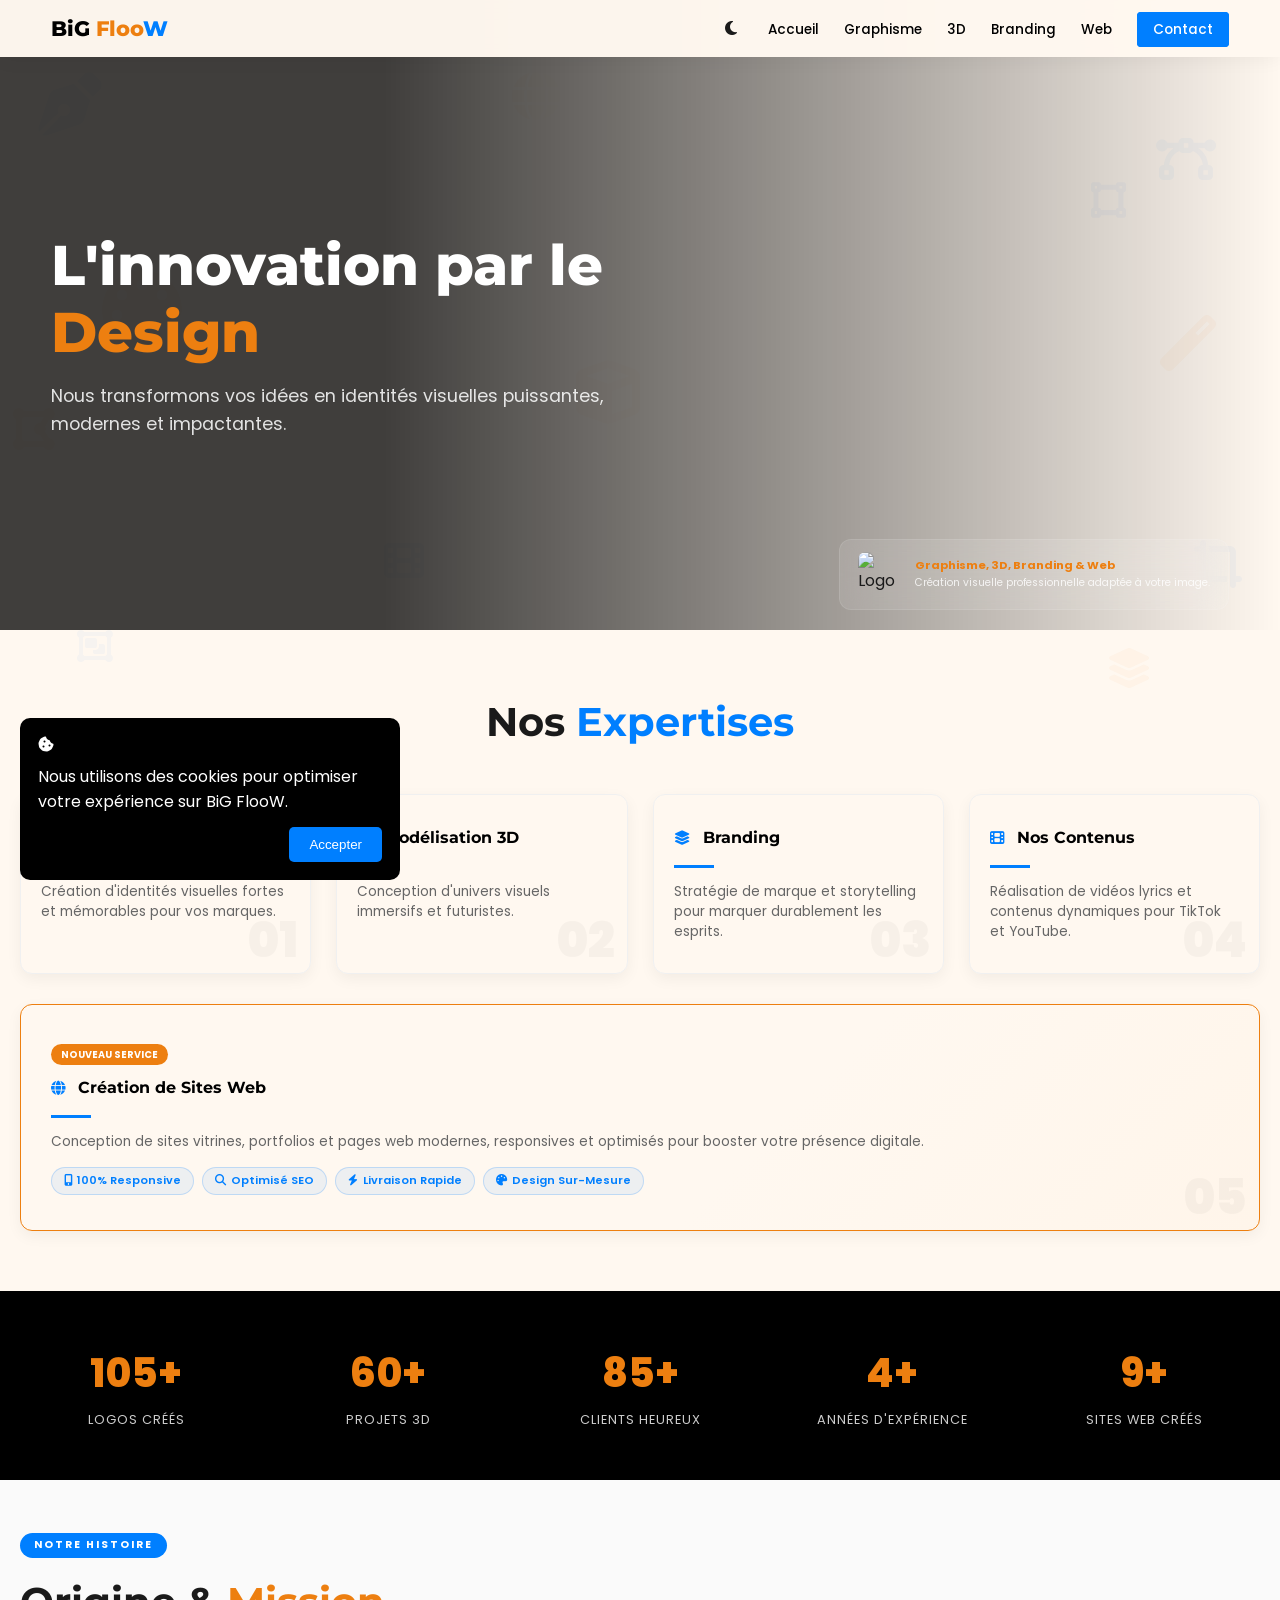
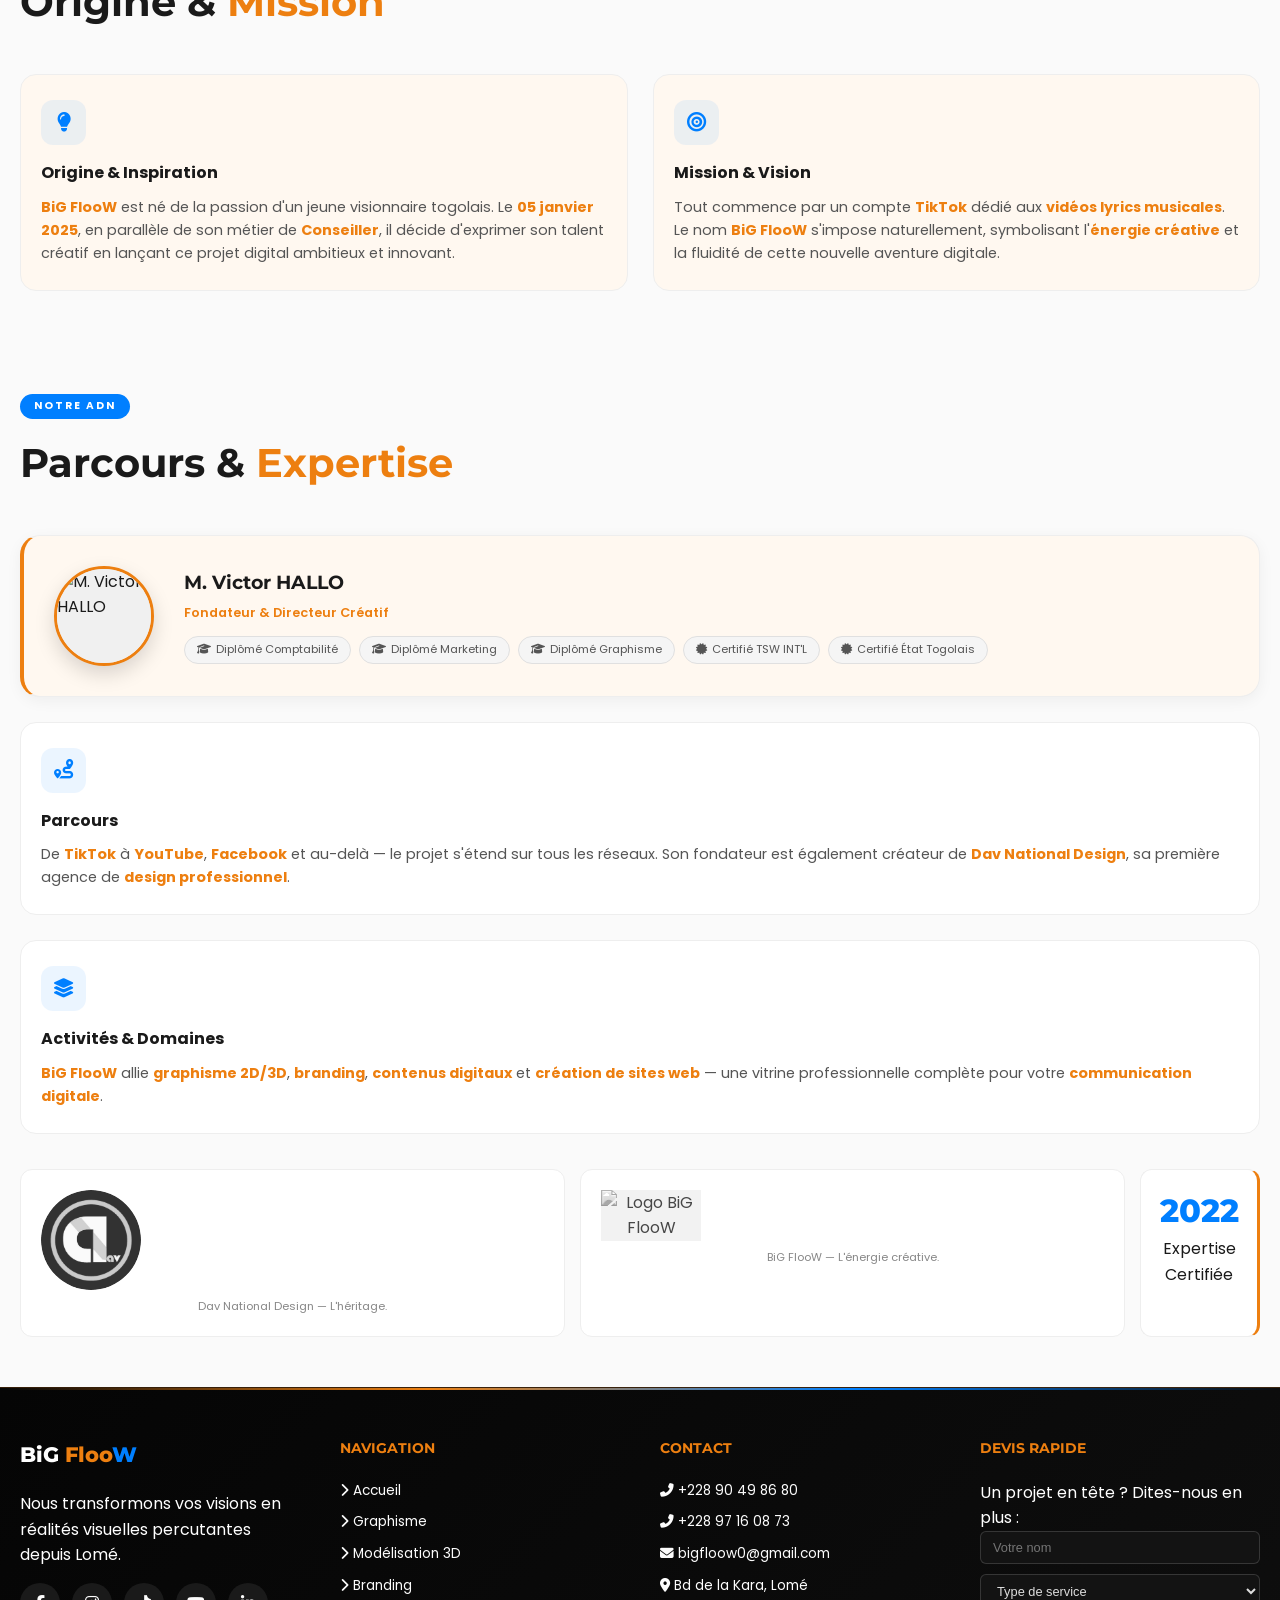
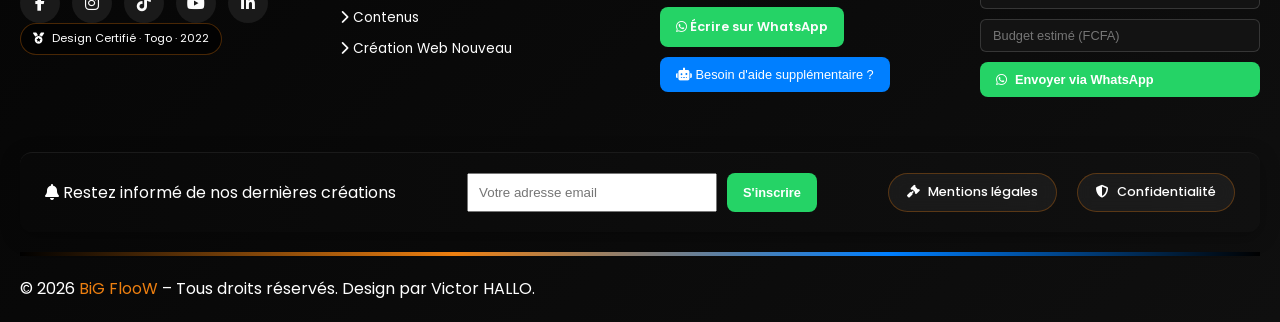
==== commit 5c7c8439: "Update index.html" ====
--- a/index.html
+++ b/index.html
@@ -147,6 +147,39 @@
             transition: all 0.3s ease;
         }
     </style>
+
+    <style>
+    /* Animation fade-in au scroll */
+    .fade-up {
+        opacity: 0;
+        transform: translateY(30px);
+        transition: opacity 0.6s ease, transform 0.6s ease;
+    }
+    .fade-up.visible {
+        opacity: 1;
+        transform: translateY(0);
+    }
+    /* Correction du curseur pour les cartes cliquables */
+    .expertise-card {
+        cursor: pointer;
+        transform-style: preserve-3d;
+        transition: transform 0.2s ease-out, box-shadow 0.3s ease;
+    }
+    /* Effet de brillance au survol (optionnel) */
+    .expertise-card::after {
+        content: '';
+        position: absolute;
+        inset: 0;
+        border-radius: 12px;
+        background: radial-gradient(circle at var(--mouse-x, 50%) var(--mouse-y, 50%), rgba(255,255,255,0.2), transparent 80%);
+        opacity: 0;
+        transition: opacity 0.3s;
+        pointer-events: none;
+    }
+    .expertise-card:hover::after {
+        opacity: 1;
+    }
+</style>
 </head>
 
 <!-- STICKERS DESIGN EN ARRIÈRE-PLAN -->
--- a/style.css
+++ b/style.css
@@ -5,8 +5,8 @@
     --accent-blue: #007FFF;
     --accent-orange: #ED7F10;
     --logo-black: #000000;
-    --white: #ffffff;
-    --bg-light: #f9f9f9;
+    --white: #FFF8F0;          /* blanc beige */
+    --bg-light: #FFF8F0;       /* blanc beige */
     --dark-grey: #1a1a1a;
     --text-soft: #666;
     --transition: all 0.4s cubic-bezier(0.165, 0.84, 0.44, 1);
@@ -90,7 +90,7 @@
     justify-content: space-between;
     align-items: center;
     padding: 12px 4%;
-    background: rgba(255, 255, 255, 0.98);
+    background: rgba(255, 248, 240, 0.98);  /* blanc beige avec transparence */
     backdrop-filter: blur(10px);
     position: fixed;
     width: 100%;
@@ -182,7 +182,7 @@
 .expertise-grid--bottom { display: grid; grid-template-columns: 1fr; gap: 0; margin-top: 10px; }
 
 .expertise-card {
-    background: #ffffff;
+    background: #FFF8F0;  /* blanc beige */
     border: 1px solid #f0f0f0;
     border-radius: 12px;
     padding: 30px 20px;
@@ -205,7 +205,7 @@
 
 .expertise-card--wide {
     border-color: var(--accent-orange);
-    background: linear-gradient(135deg, #fff 60%, #fff8f2);
+    background: linear-gradient(135deg, #FFF8F0 60%, #FFF5EA);  /* dégradé beige */
     padding: 35px 30px;
 }
 .web-card-left { width: 100%; }
@@ -265,7 +265,7 @@
     gap: 25px;
 }
 .story-block {
-    background: #fff;
+    background: #FFF8F0;  /* blanc beige */
     border: 1px solid #eee;
     border-radius: 16px;
     padding: 25px 20px;
@@ -297,7 +297,7 @@
     gap: 25px;
 }
 .founder-card {
-    background: #ffffff;
+    background: #FFF8F0;  /* blanc beige */
     border: 1px solid #eeeeee;
     border-left: 4px solid var(--accent-orange);
     border-radius: 20px;
@@ -337,7 +337,7 @@
     padding: 4px 12px; border-radius: 20px;
 }
 .story-block--light {
-    background: #ffffff;
+    background: #FFFFFF; 
     border: 1px solid #eeeeee;
 }
 .story-block--light p strong {
@@ -350,7 +350,7 @@
     margin-top: 10px;
 }
 .logo-display-block {
-    background: #ffffff;
+    background: #FFFFFF;
     border: 1px solid #eeeeee;
     border-radius: 12px;
     padding: 20px;
@@ -366,7 +366,7 @@
 }
 .logo-caption { font-size: 0.7rem; color: #888; }
 .cert-mini-block {
-    background: #fdfdfd;
+    background: #FFFFFF;  /* blanc beige très clair */
     border: 1px solid #eeeeee;
     border-right: 3px solid var(--accent-orange);
     border-radius: 12px;
@@ -444,7 +444,7 @@
 body.dark-theme .logo-display-block,
 body.dark-theme .cert-mini-block,
 body.dark-theme .story-block--light {
-    background: #1e1e1e;
+    background: #2a2520;  /* beige foncé pour le dark mode (au lieu de #1e1e1e) */
     border-color: #333;
     color: #ffffff;
 }
@@ -457,10 +457,10 @@
     color: #ffffff;
 }
 body.dark-theme .story-part {
-    background: #0a0a0a;
+    background: #FFF5EA;  /* beige légèrement plus chaud pour contraster */
 }
 body.dark-theme .story-part--dark {
-    background: #0a0a0a;
+    background: #FFF8F0;  /* blanc beige */
 }
 body.dark-theme .story-block p,
 body.dark-theme .story-block--light p,
@@ -470,7 +470,7 @@
     color: #e0e0e0;
 }
 body.dark-theme .founder-badge {
-    background: #2a2a2a;
+    background:  #FFFAF5;  /* beige très clair */
     border-color: #444;
 }
 body.dark-theme .story-logo-img {
@@ -824,3 +824,82 @@
     background: rgba(30,30,30,0.95);
 }
 
+/* ========== OPTIMISATIONS CSS INSPIRÉES D'AMENDESIGN ========== */
+
+/* Smooth scrolling pour toute la page */
+html {
+    scroll-behavior: smooth;
+}
+
+/* Optimisation des animations pour réduire l'utilisation CPU */
+@media (prefers-reduced-motion: reduce) {
+    * {
+        animation-duration: 0.01ms !important;
+        animation-iteration-count: 1 !important;
+        transition-duration: 0.01ms !important;
+        scroll-behavior: auto !important;
+    }
+}
+
+/* Conteneur principal optimisé */
+.container {
+    max-width: 1280px;
+    margin: 0 auto;
+    padding: 0 20px;
+    width: 100%;
+}
+
+/* Section visible avec transition douce */
+.section-visible {
+    animation: fadeInUp 0.6s ease forwards;
+}
+
+@keyframes fadeInUp {
+    from {
+        opacity: 0;
+        transform: translateY(30px);
+    }
+    to {
+        opacity: 1;
+        transform: translateY(0);
+    }
+}
+
+/* Optimisation des cartes expertise */
+.expertise-card {
+    transform: translateY(0);
+    transition: transform 0.3s ease, box-shadow 0.3s ease;
+}
+
+.expertise-card:hover {
+    transform: translateY(-5px);
+}
+
+/* Optimisation images */
+img {
+    max-width: 100%;
+    height: auto;
+    display: block;
+}
+
+/* Loading state pour les images */
+img[loading="lazy"] {
+    background-color: #f0f0f0;
+}
+
+/* Performance : will-change pour les animations */
+.stats-grid .stat-item {
+    will-change: transform;
+}
+
+/* Media query pour très grands écrans */
+@media (min-width: 1920px) {
+    .container {
+        max-width: 1440px;
+    }
+}
+
+/* Optimisation dark mode si vous l'ajoutez plus tard */
+@media (prefers-color-scheme: dark) {
+    /* Optionnel : adaptation au thème sombre du navigateur */
+}
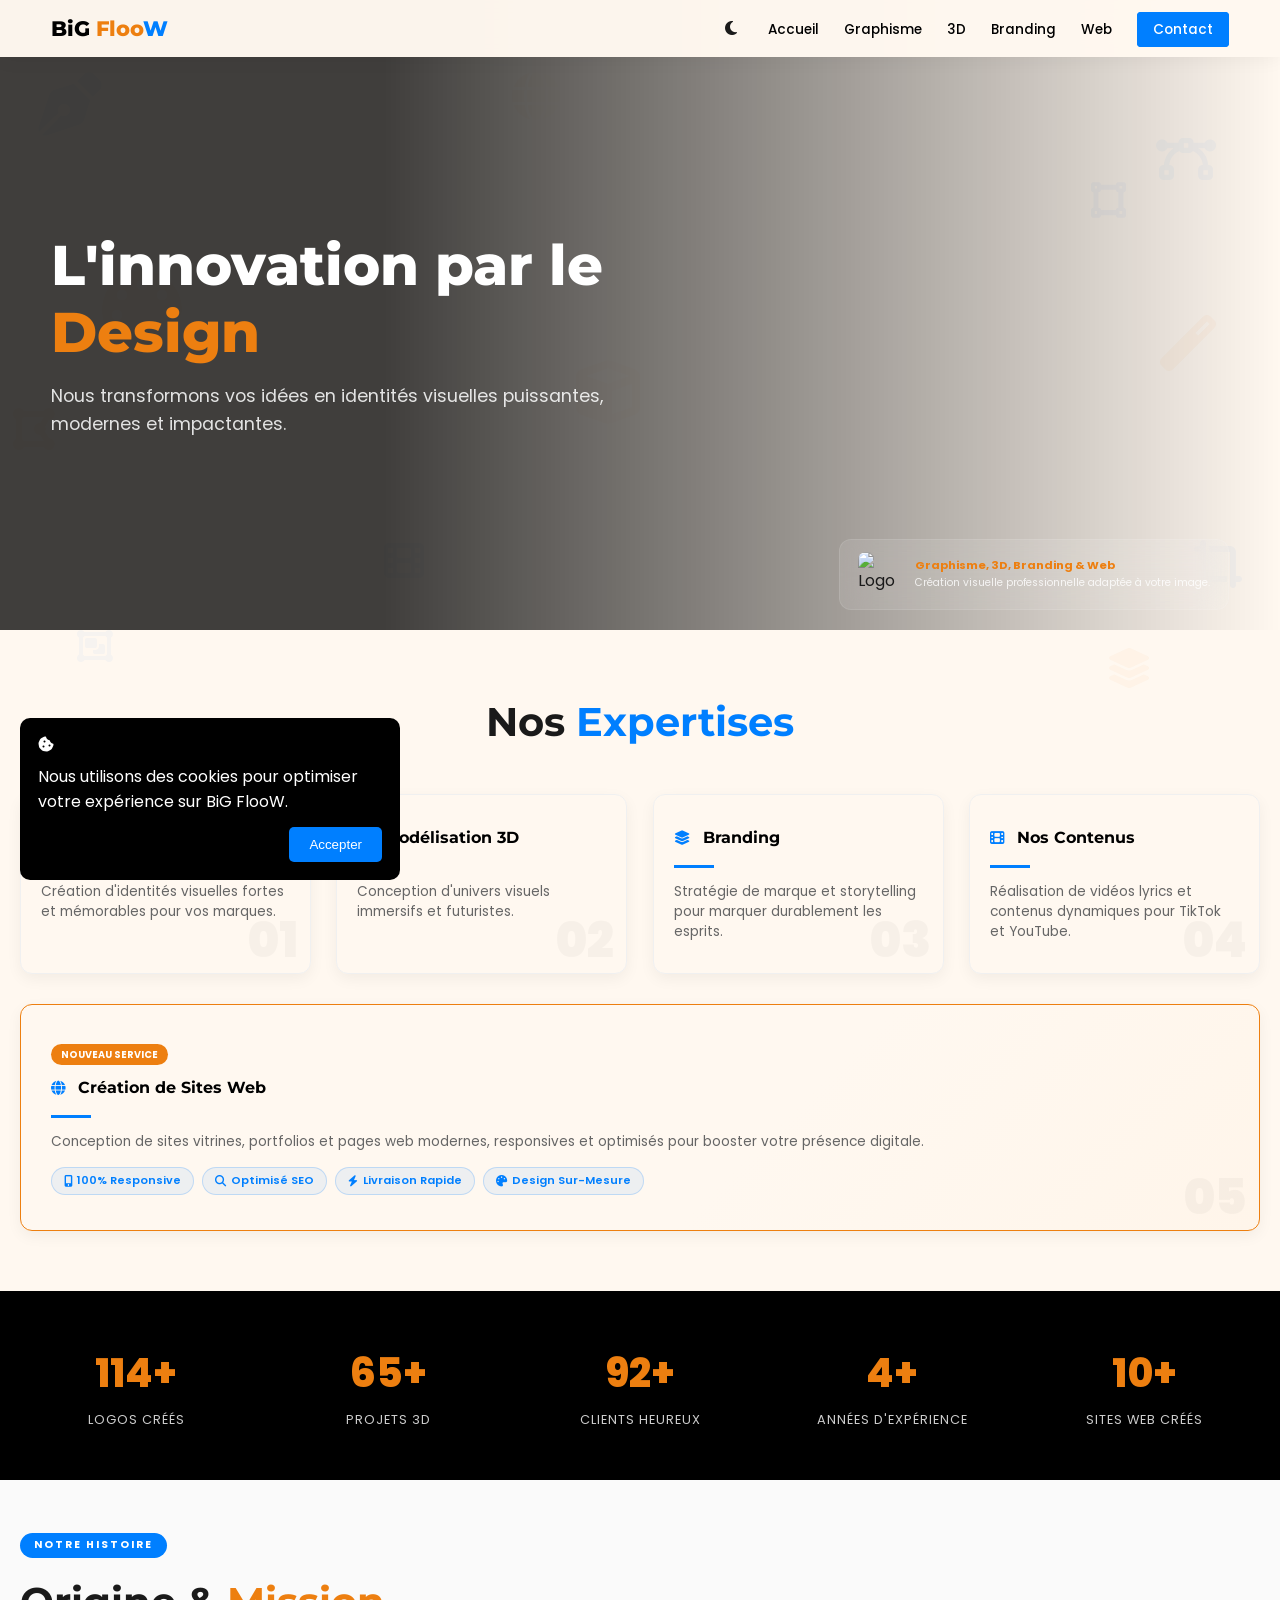
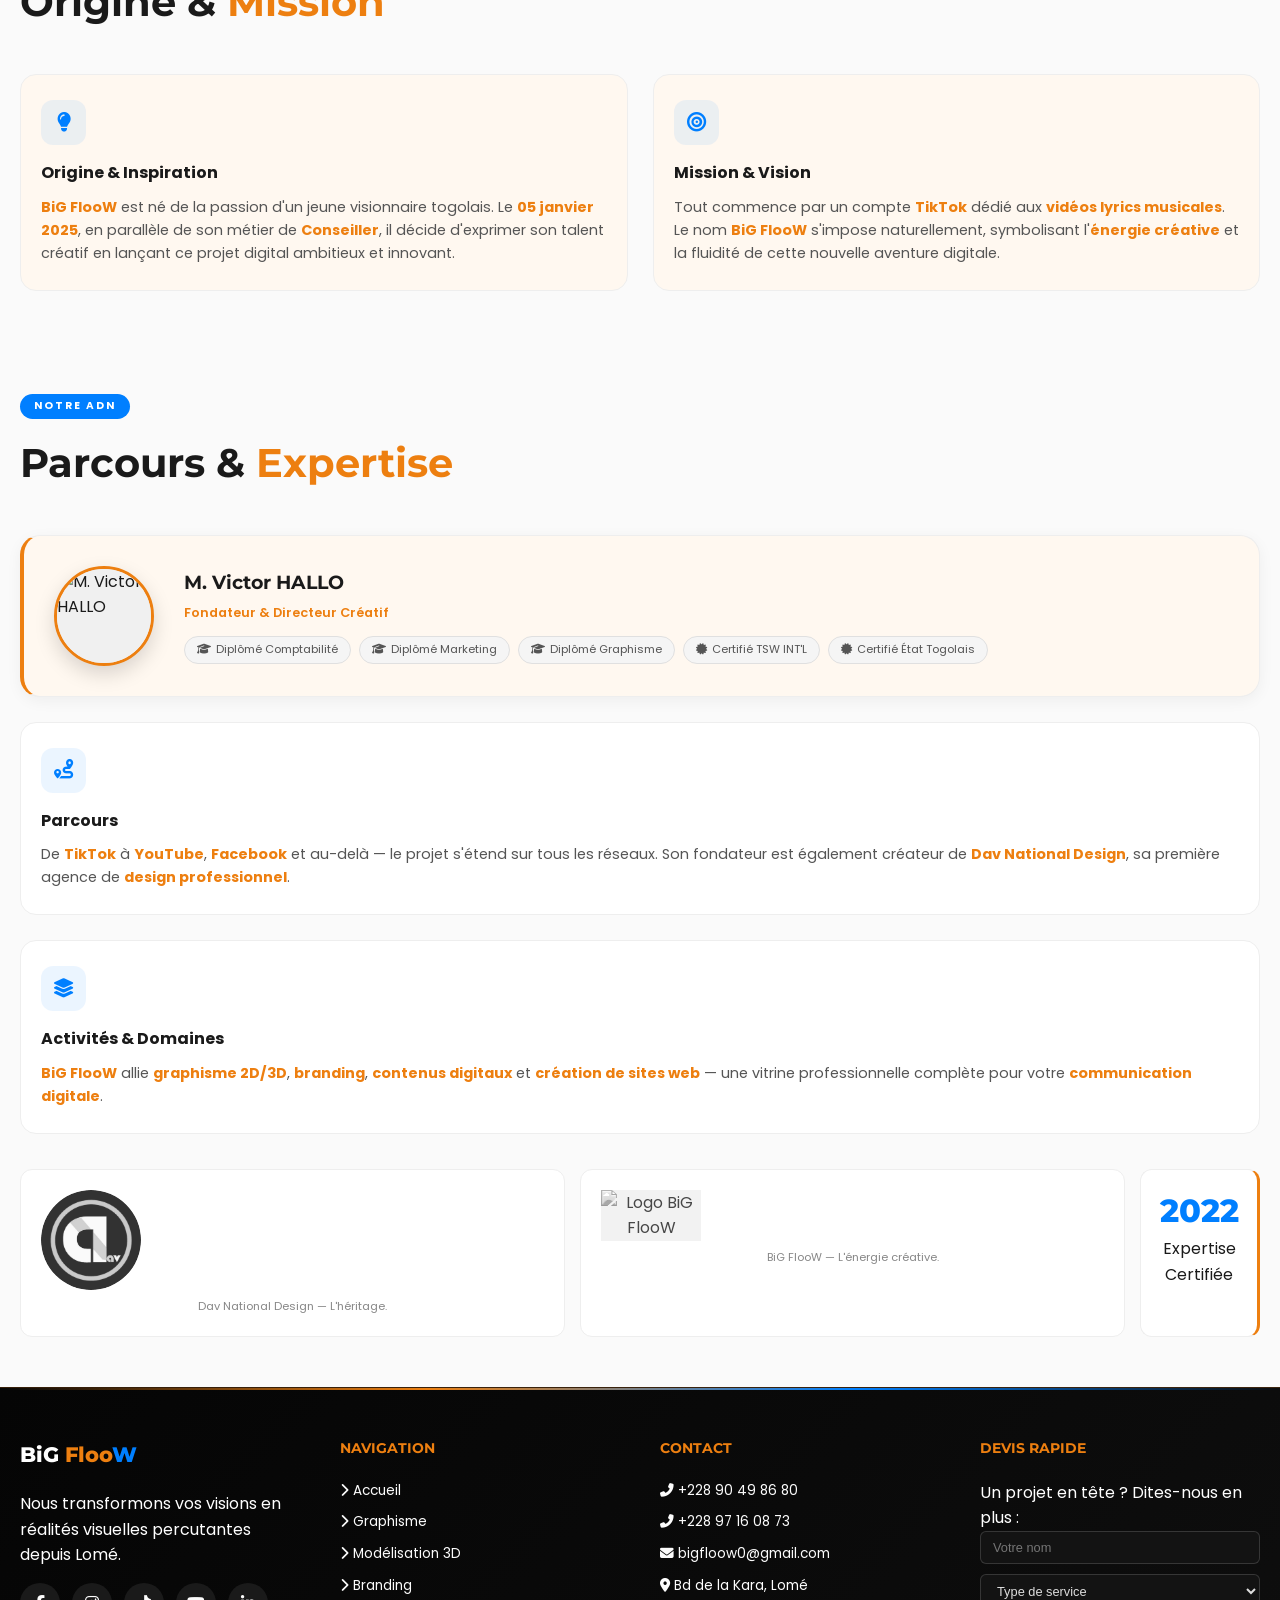
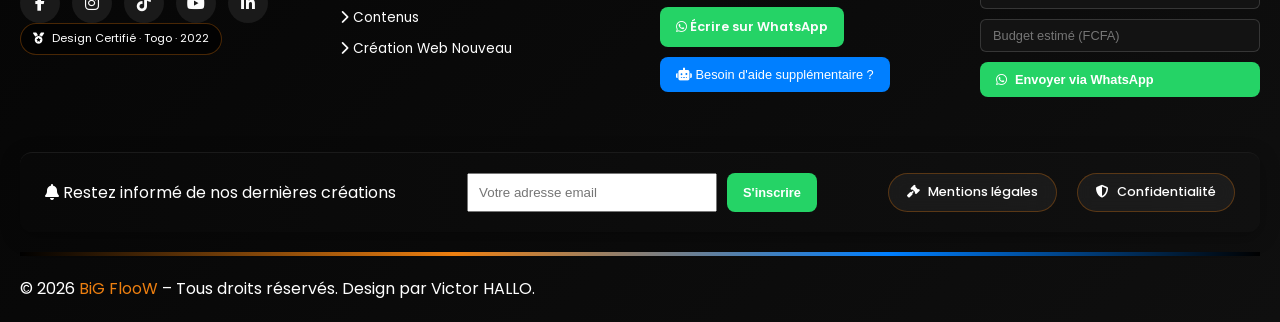
==== commit d15e73c5: "Update index.html" ====
--- a/index.html
+++ b/index.html
@@ -180,7 +180,13 @@
         opacity: 1;
     }
 </style>
+
+    <script async src="https://pagead2.googlesyndication.com/pagead/js/adsbygoogle.js?client=ca-pub-4235382093947601"
+     crossorigin="anonymous"></script>
+
+    
 </head>
+<body>
 
 <!-- STICKERS DESIGN EN ARRIÈRE-PLAN -->
 <div class="bg-stickers" aria-hidden="true">
@@ -353,7 +359,7 @@
                     <p class="logo-caption">Dav National Design — L'héritage.</p>
                 </div>
                 <div class="logo-display-block">
-                    <img src="logo big floow.png" alt="Logo BiG FlooW" class="story-logo-img big-round-logo">
+                    <img src="logo%20big%20floow.png" alt="Logo BiG FlooW" class="story-logo-img big-round-logo">
                     <p class="logo-caption">BiG FlooW — L'énergie créative.</p>
                 </div>
                 <div class="cert-mini-block">
@@ -448,6 +454,7 @@
             <p>© 2026 <span style="color: #ED7F10;">BiG FlooW</span> – Tous droits réservés. Design par Victor HALLO.</p>
         </div>
     </div>
+    </div> <!-- fermeture de .container (footer) -->
 </footer>
 
 <div id="cookie-banner" class="cookie-box">
--- a/style.css
+++ b/style.css
@@ -432,79 +432,129 @@
 .lightbox-close { position: absolute; top: 20px; right: 30px; color: white; font-size: 40px; cursor: pointer; }
 
 /* =========================================
-   DARK THEME
+   DARK THEME (CORRIGÉ)
    ========================================= */
 body.dark-theme {
     background-color: #121212;
     color: #ffffff;
 }
+
+/* Cartes d'expertise */
 body.dark-theme .expertise-card,
 body.dark-theme .story-block,
 body.dark-theme .founder-card,
-body.dark-theme .logo-display-block,
-body.dark-theme .cert-mini-block,
 body.dark-theme .story-block--light {
-    background: #2a2520;  /* beige foncé pour le dark mode (au lieu de #1e1e1e) */
+    background: #1e1e1e;  /* noir/gris foncé au lieu de beige */
     border-color: #333;
     color: #ffffff;
 }
+
+/* === NOUVEAU : CORRECTION POUR LES LOGOS ET CERTIFICATS === */
+body.dark-theme .logo-display-block,
+body.dark-theme .cert-mini-block {
+    background: #1e1e1e;   /* fond noir */
+    border-color: #333;
+    color: #ffffff;
+}
+
+/* === NOUVEAU : CORRECTION POUR LES BADGES D'ATTESTATIONS === */
+body.dark-theme .founder-badge {
+    background: #2a2a2a;    /* fond gris foncé au lieu de beige */
+    border-color: #444;
+    color: #e0e0e0;
+}
+
+/* Texte des logos et certificats */
+body.dark-theme .logo-caption,
+body.dark-theme .cert-mini-block p,
+body.dark-theme .cert-year {
+    color: #ffffff;
+}
+
+/* Garder l'année en bleu/orange selon ton style */
+body.dark-theme .cert-year {
+    color: var(--accent-blue);
+}
+
+/* Images des logos en mode sombre */
+body.dark-theme .story-logo-img {
+    filter: grayscale(100%) brightness(1.2);
+    opacity: 0.9;
+}
+
+/* Conteneur principal de la section histoire */
+body.dark-theme .story-part {
+    background: #0a0a0a;
+}
+
+body.dark-theme .story-part--dark {
+    background: #0f0f0f;
+}
+
+/* Cartes de la section histoire */
+body.dark-theme .story-block,
+body.dark-theme .story-block--light {
+    background: #1e1e1e;
+    border-color: #333;
+}
+
+body.dark-theme .story-block p,
+body.dark-theme .story-block--light p {
+    color: #cccccc;
+}
+
+body.dark-theme .story-block p strong,
+body.dark-theme .story-block--light p strong {
+    color: var(--accent-blue) !important;
+}
+
+/* Texte principal */
+body.dark-theme .story-block h3,
+body.dark-theme .founder-info h3,
+body.dark-theme .expertise-card h3 {
+    color: #ffffff;
+}
+
+body.dark-theme .expertise-card p {
+    color: #bbbbbb;
+}
+
+/* Navbar en mode sombre */
 body.dark-theme .navbar {
-    background: rgba(18,18,18,0.95);
+    background: rgba(18, 18, 18, 0.95);
     border-bottom: 1px solid #333;
 }
+
 body.dark-theme .brand,
 body.dark-theme .nav-links a {
     color: #ffffff;
 }
-body.dark-theme .story-part {
-    background: #FFF5EA;  /* beige légèrement plus chaud pour contraster */
-}
-body.dark-theme .story-part--dark {
-    background: #FFF8F0;  /* blanc beige */
-}
-body.dark-theme .story-block p,
-body.dark-theme .story-block--light p,
-body.dark-theme .logo-caption,
-body.dark-theme .cert-mini-block p,
-body.dark-theme .founder-badge {
-    color: #e0e0e0;
-}
-body.dark-theme .founder-badge {
-    background:  #FFFAF5;  /* beige très clair */
-    border-color: #444;
-}
-body.dark-theme .story-logo-img {
-    filter: grayscale(100%) brightness(1.2);
-}
-body.dark-theme .story-block p strong,
-body.dark-theme .story-block--light p strong,
-body.dark-theme p strong {
+
+/* Survol des liens */
+body.dark-theme .footer-col ul li a:hover {
     color: var(--accent-blue) !important;
 }
+
+/* Boutons et éléments supplémentaires */
+body.dark-theme .card-number {
+    color: rgba(255, 255, 255, 0.03) !important;
+}
+
+body.dark-theme .expertise-card--wide {
+    background: linear-gradient(135deg, #1a1a1a 60%, #1f1810);
+}
+
+body.dark-theme .web-tag {
+    background: rgba(0, 127, 255, 0.15);
+    color: #6bb5ff;
+}
+
+body.dark-theme .stats-section {
+    background: #000;
+}
+
 body.dark-theme .highlight {
     color: var(--accent-blue);
-}
-body.dark-theme .card-number {
-    color: rgba(255,255,255,0.03) !important;
-}
-body.dark-theme .expertise-card--wide {
-    background: linear-gradient(135deg, #1a1a1a 60%, #1f1810);
-}
-body.dark-theme .web-tag {
-    background: rgba(0,127,255,0.15);
-    color: #6bb5ff;
-}
-body.dark-theme .stats-section {
-    background: #000;
-}
-body.dark-theme .footer-col a:hover {
-    color: var(--accent-blue);
-}
-body.dark-theme .expertise-card h3,
-body.dark-theme .expertise-card p,
-body.dark-theme .story-block h3,
-body.dark-theme .founder-info h3 {
-    color: #ffffff;
 }
 
 /* =========================================
@@ -903,3 +953,30 @@
 @media (prefers-color-scheme: dark) {
     /* Optionnel : adaptation au thème sombre du navigateur */
 }
+
+/* =========================================
+   EFFET TILT 3D (Nordcraft style)
+   ========================================= */
+.expertise-card {
+    transform-style: preserve-3d;
+    transition: transform 0.2s ease-out, box-shadow 0.3s ease;
+    will-change: transform;
+}
+.expertise-card .card-icon,
+.expertise-card h3,
+.expertise-card p,
+.expertise-card .card-line,
+.expertise-card .card-number,
+.expertise-card .web-card-tags,
+.expertise-card .new-badge {
+    transition: transform 0.2s ease-out;
+}
+/* Sur mobile, on désactive l'effet 3D pour éviter les bugs */
+@media (max-width: 768px) {
+    .expertise-card {
+        transform: none !important;
+    }
+    .expertise-card::after {
+        display: none;
+    }
+}
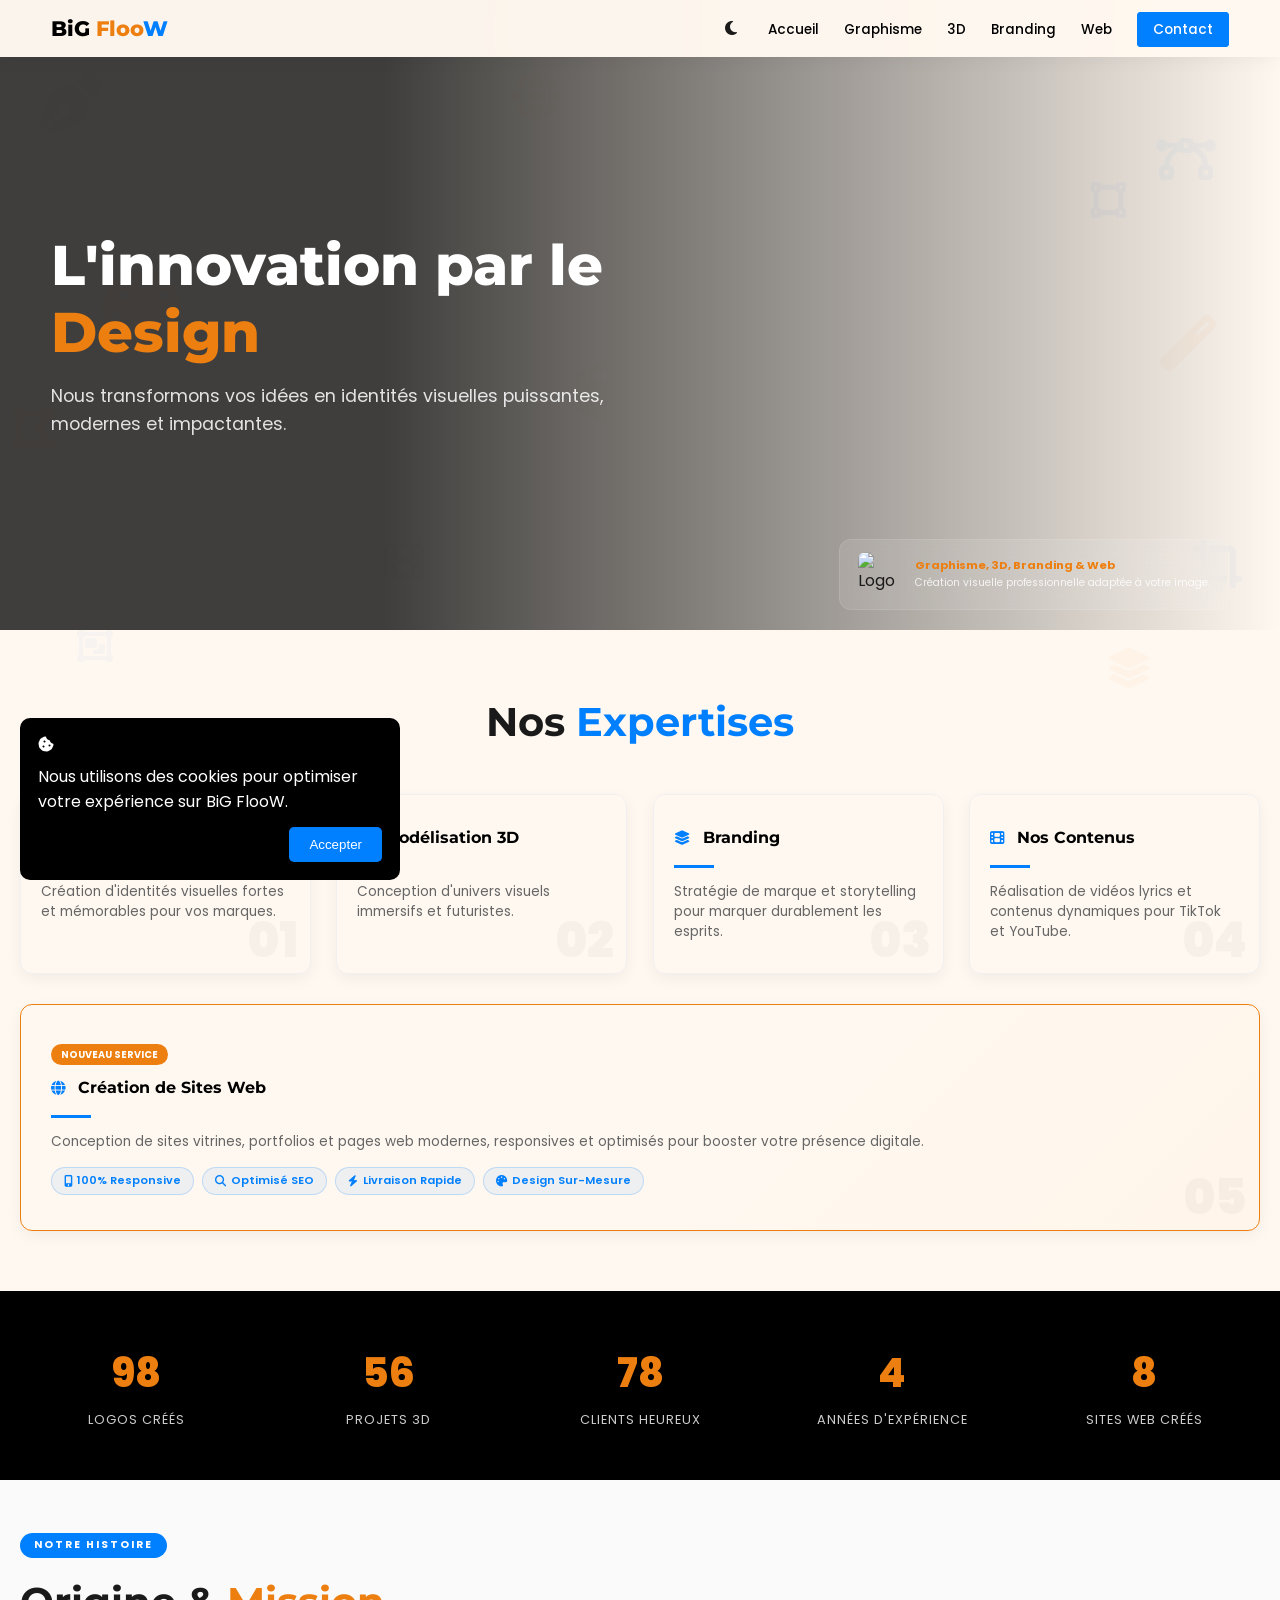
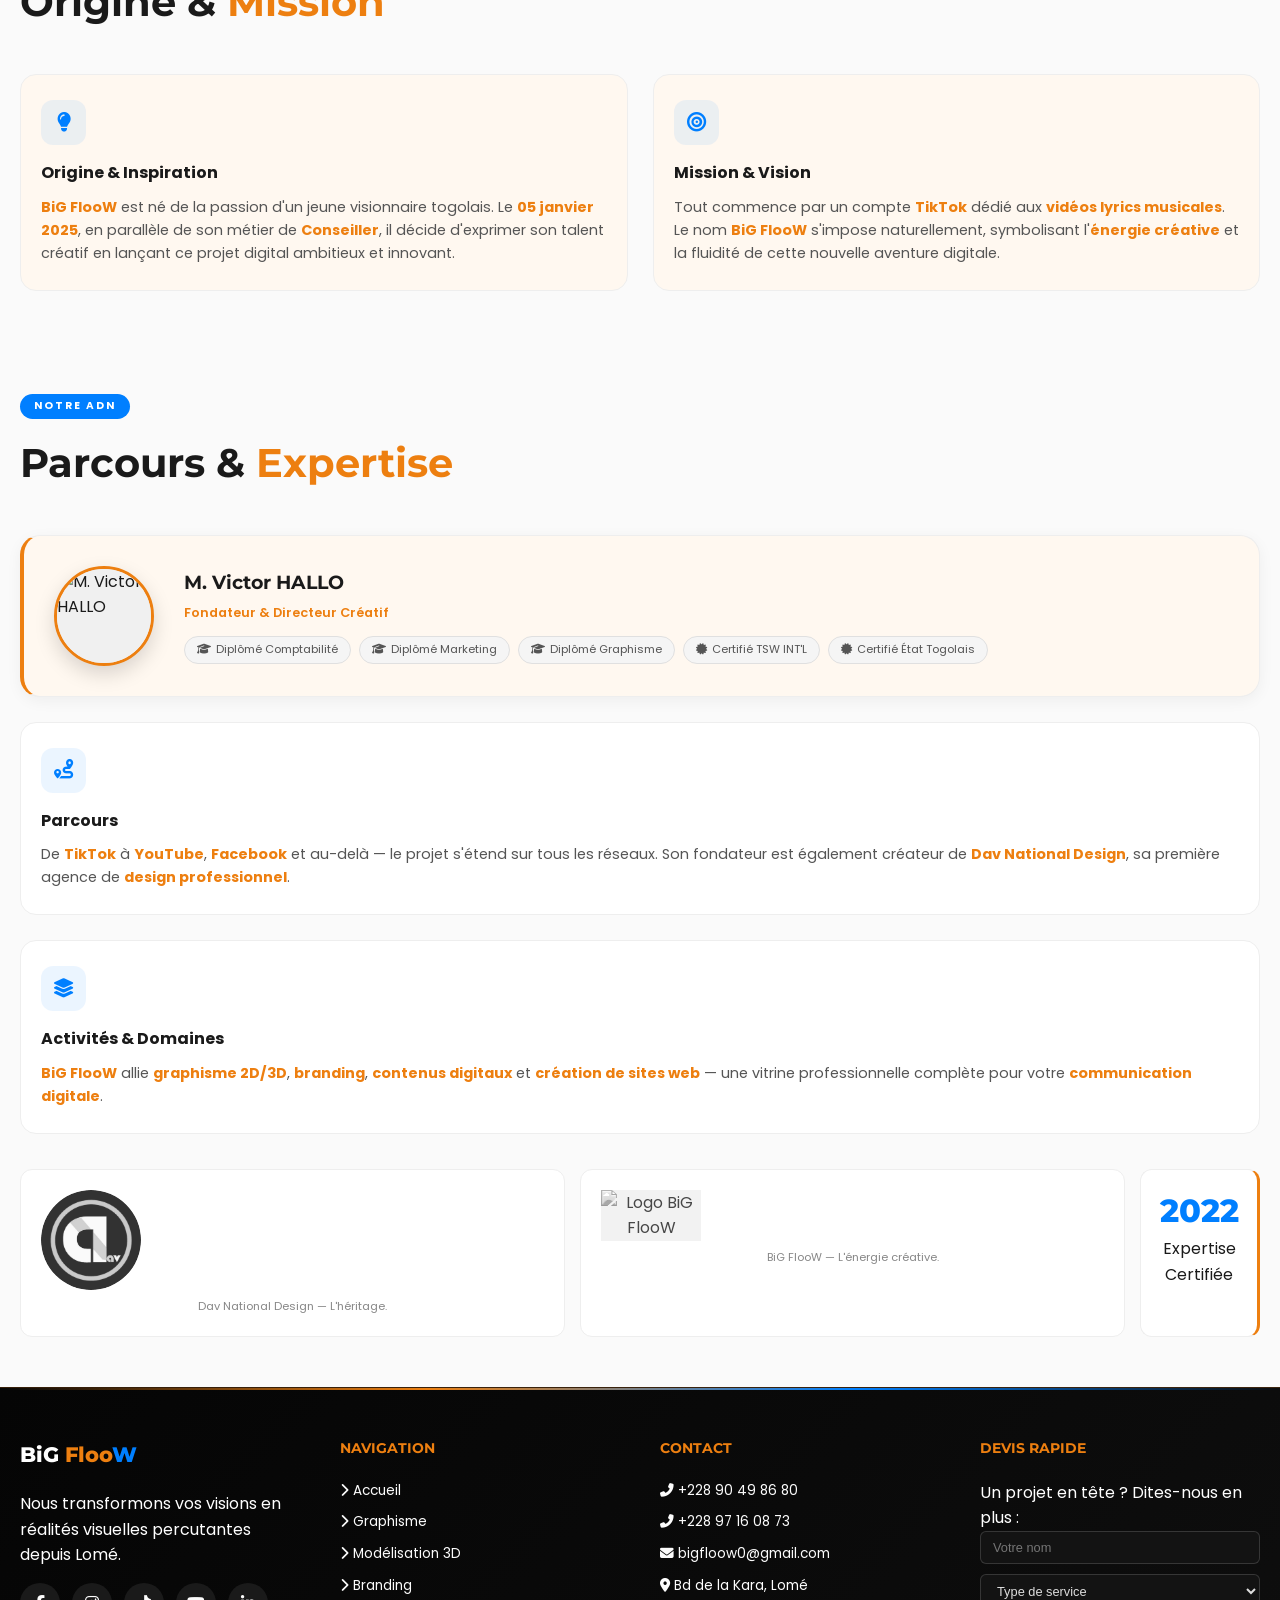
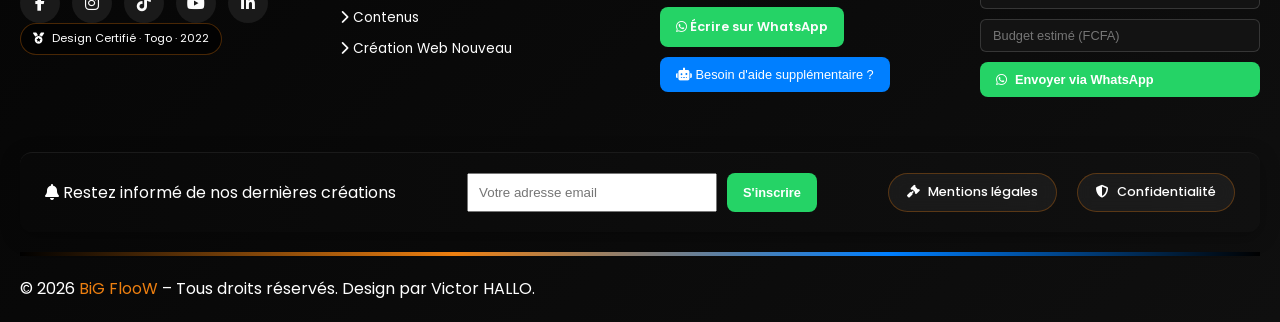
==== commit 61fbacaf: "Update index.html" ====
--- a/index.html
+++ b/index.html
@@ -27,6 +27,8 @@
     <meta name="twitter:title" content="BiG FlooW | Agence de Design Graphique &amp; Branding">
     <meta name="twitter:description" content="Agence de design graphique, branding, 3D et création de sites web à Lomé">
     <meta name="twitter:image" content="https://bigfloow.github.io/logo-big-floow.jpg">
+    <meta name="google-adsense-account" content="ca-pub-4235382093947601">
+
     
     <!-- ========== DNS PREFETCH (optimisation vitesse - inspiré amendesign) ========== -->
     <link rel="dns-prefetch" href="//fonts.googleapis.com">
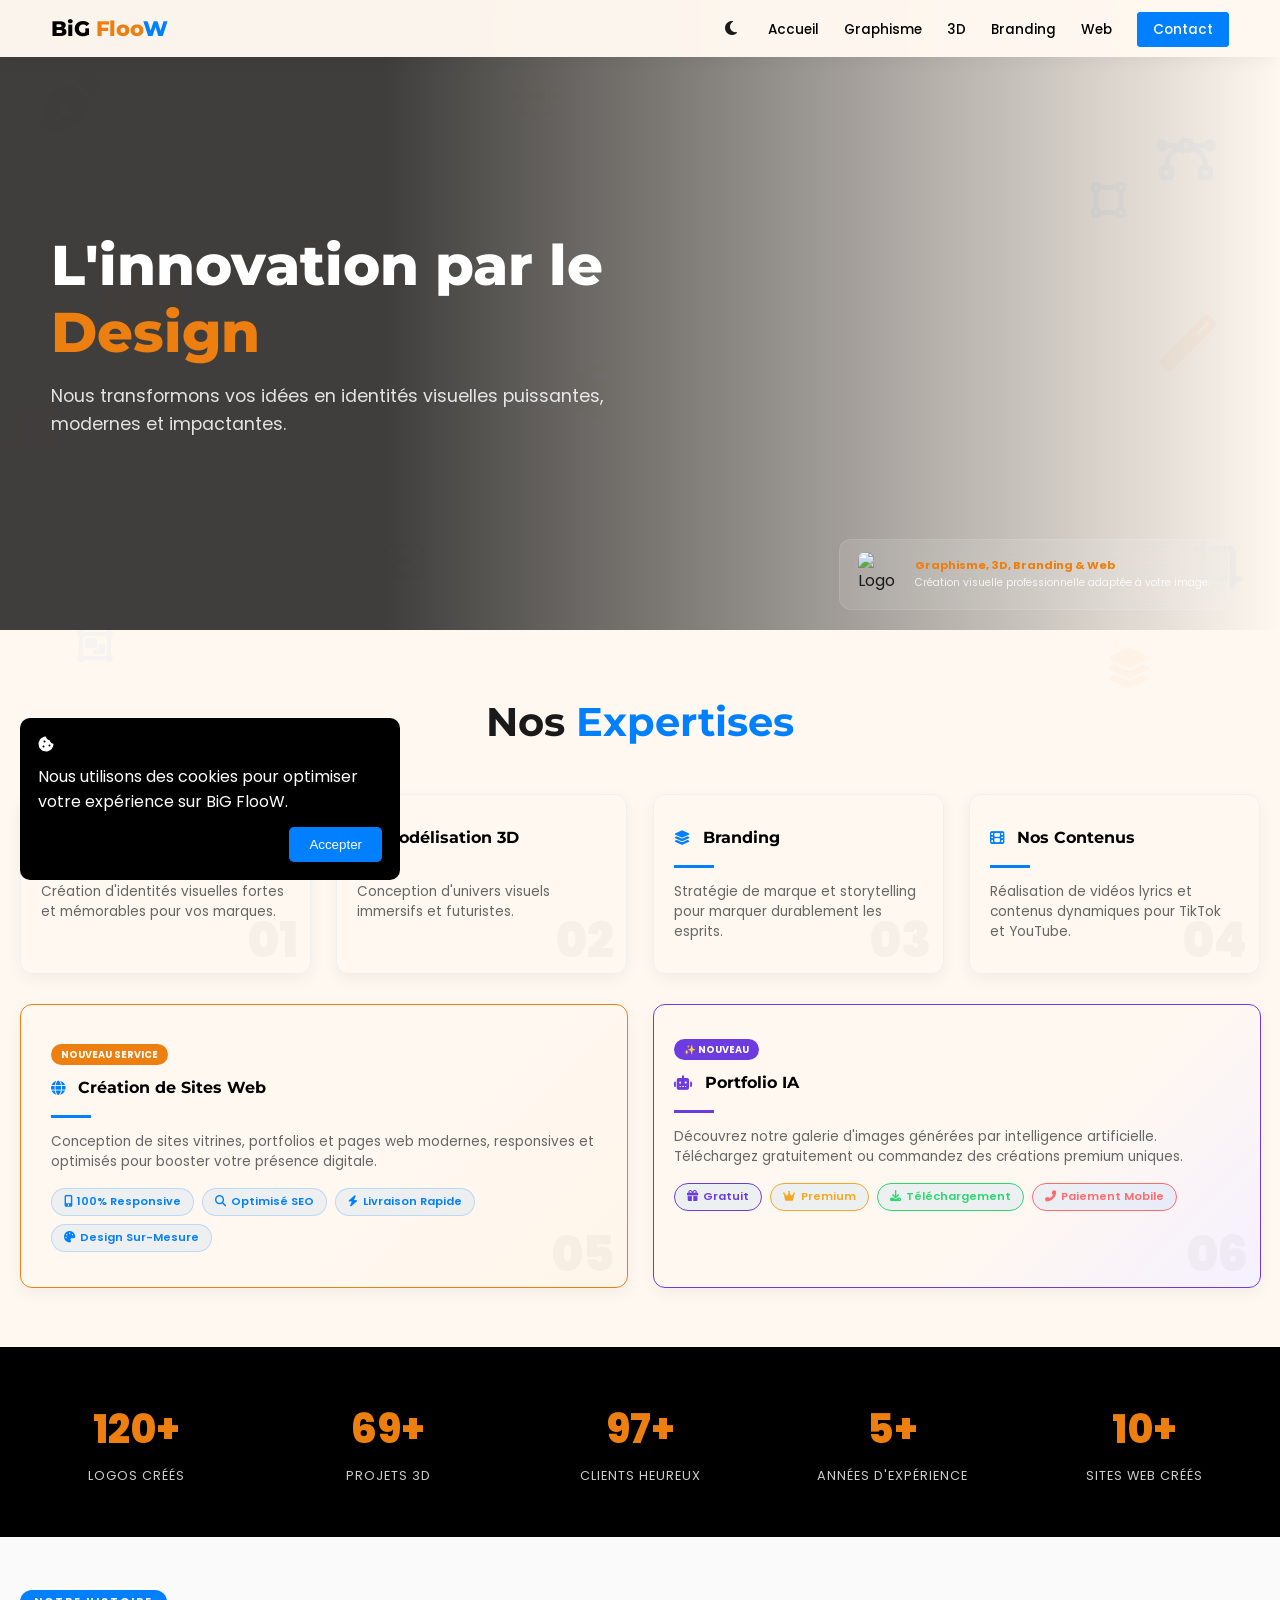
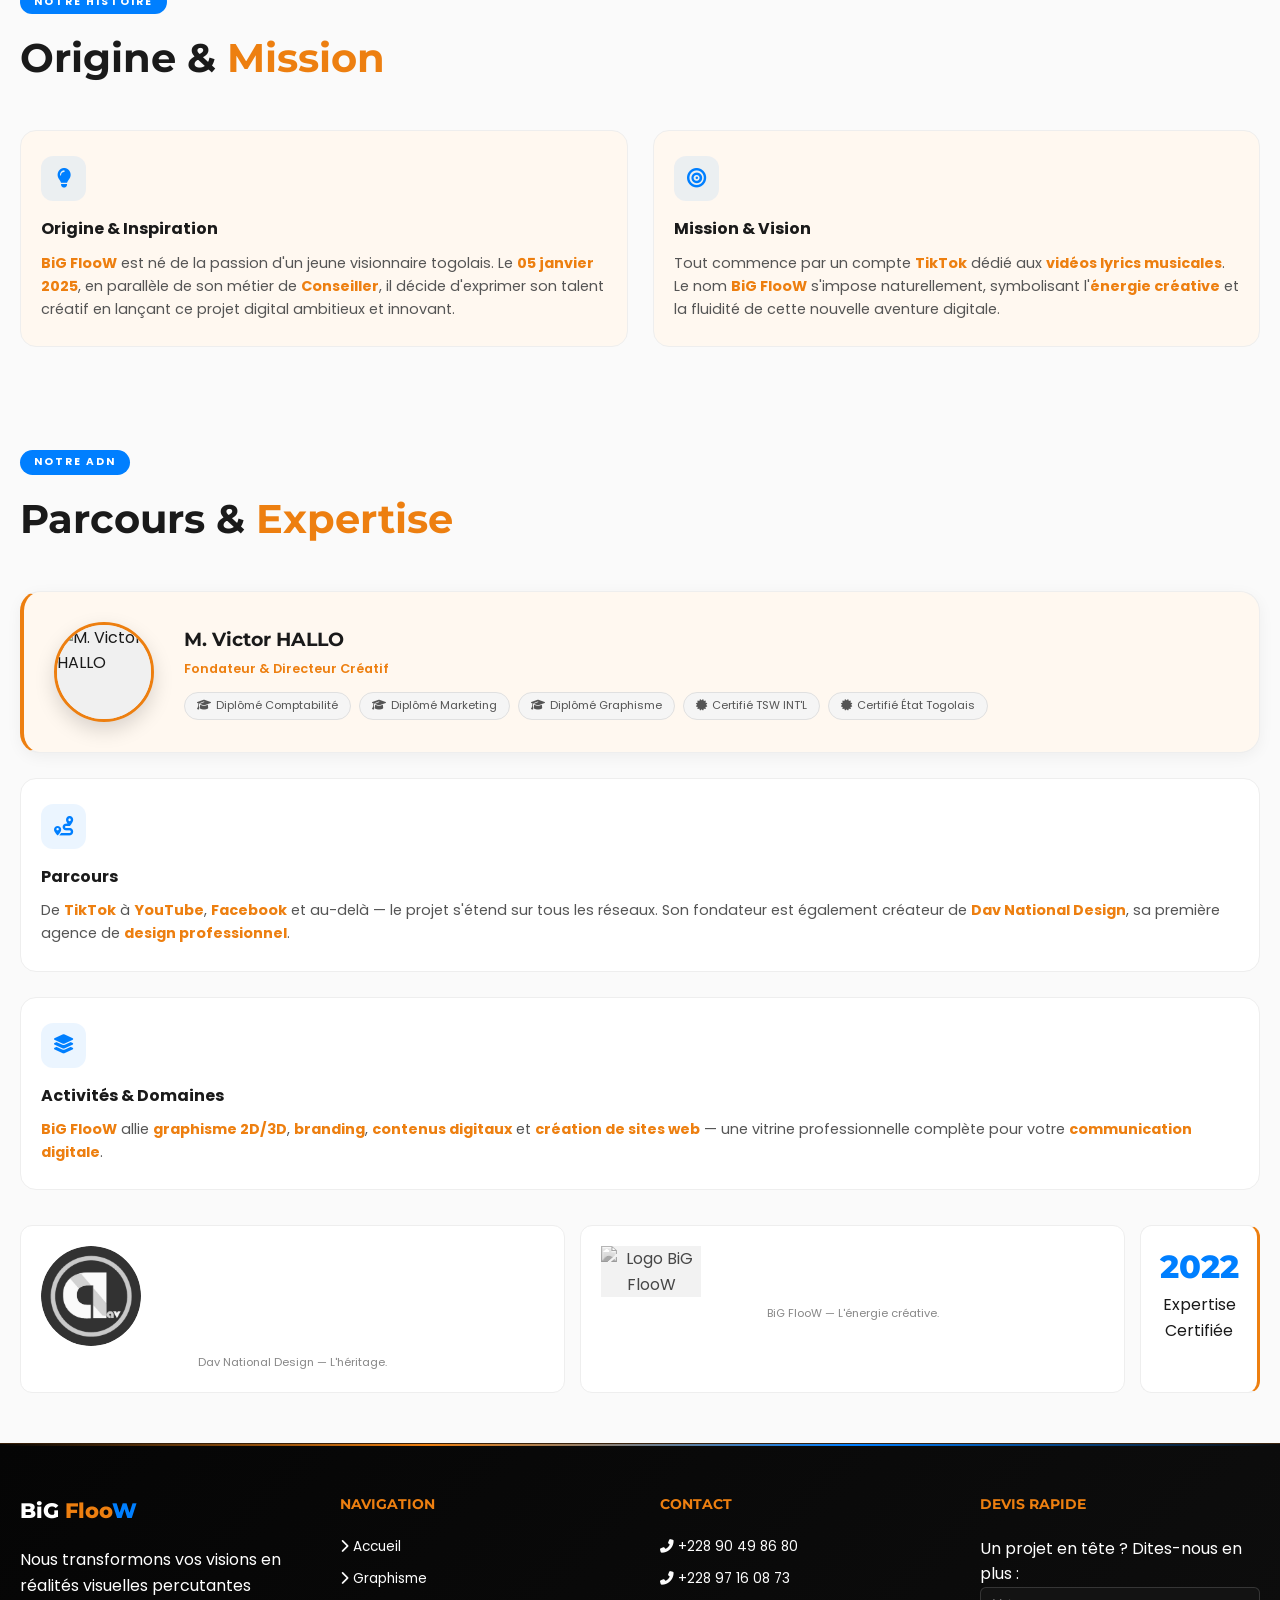
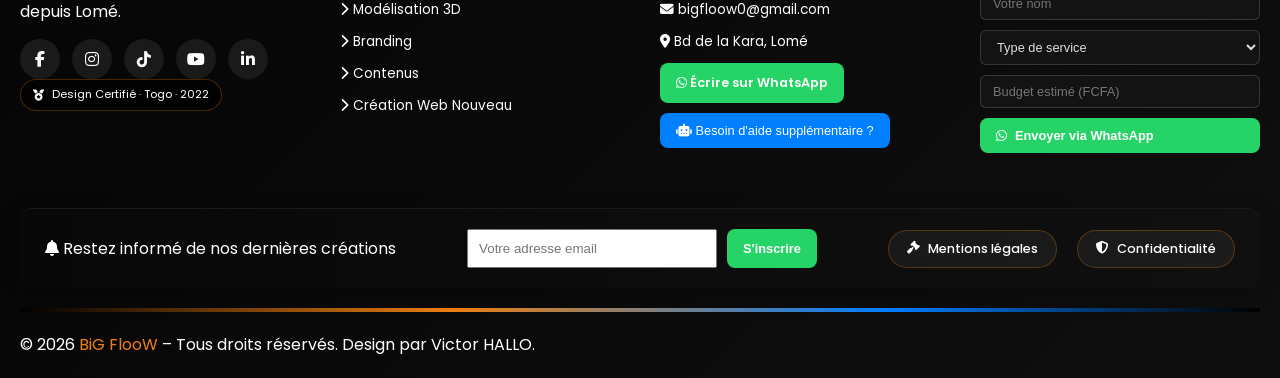
==== commit 7adaa1e4: "Update index.html" ====
--- a/index.html
+++ b/index.html
@@ -238,53 +238,73 @@
 
 <main>
     <section id="expertises" class="section-padding">
-        <div class="container">
-            <h2 class="section-title">Nos <span class="blue-text">Expertises</span></h2>
-            <div class="expertise-grid expertise-grid--top">
-                <a href="portfolio.html" class="expertise-card">
-                    <h3><i class="fas fa-pen-nib card-icon"></i> Graphisme</h3>
+    <div class="container">
+        <h2 class="section-title">Nos <span class="blue-text">Expertises</span></h2>
+        <div class="expertise-grid expertise-grid--top">
+            <a href="portfolio.html" class="expertise-card">
+                <h3><i class="fas fa-pen-nib card-icon"></i> Graphisme</h3>
+                <div class="card-line"></div>
+                <p>Création d'identités visuelles fortes et mémorables pour vos marques.</p>
+                <span class="card-number">01</span>
+            </a>
+            <a href="portfolio-3d.html" class="expertise-card">
+                <h3><i class="fas fa-cube card-icon"></i> Modélisation 3D</h3>
+                <div class="card-line"></div>
+                <p>Conception d'univers visuels immersifs et futuristes.</p>
+                <span class="card-number">02</span>
+            </a>
+            <a href="portfolio-branding.html" class="expertise-card">
+                <h3><i class="fas fa-layer-group card-icon"></i> Branding</h3>
+                <div class="card-line"></div>
+                <p>Stratégie de marque et storytelling pour marquer durablement les esprits.</p>
+                <span class="card-number">03</span>
+            </a>
+            <a href="portfolio-contenus.html" class="expertise-card">
+                <h3><i class="fas fa-film card-icon"></i> Nos Contenus</h3>
+                <div class="card-line"></div>
+                <p>Réalisation de vidéos lyrics et contenus dynamiques pour TikTok et YouTube.</p>
+                <span class="card-number">04</span>
+            </a>
+        </div>
+
+        <!-- NOUVELLE GRILLE : 2 CARTES CÔTE À CÔTE (Web + IA) -->
+        <div class="expertise-grid expertise-grid--bottom">
+            <!-- Carte 5 : Création de Sites Web -->
+            <a href="portfolio-web.html" class="expertise-card expertise-card--wide">
+                <div class="web-card-left">
+                    <div class="new-badge">Nouveau Service</div>
+                    <h3><i class="fas fa-globe card-icon"></i> Création de Sites Web</h3>
                     <div class="card-line"></div>
-                    <p>Création d'identités visuelles fortes et mémorables pour vos marques.</p>
-                    <span class="card-number">01</span>
-                </a>
-                <a href="portfolio-3d.html" class="expertise-card">
-                    <h3><i class="fas fa-cube card-icon"></i> Modélisation 3D</h3>
-                    <div class="card-line"></div>
-                    <p>Conception d'univers visuels immersifs et futuristes.</p>
-                    <span class="card-number">02</span>
-                </a>
-                <a href="portfolio-branding.html" class="expertise-card">
-                    <h3><i class="fas fa-layer-group card-icon"></i> Branding</h3>
-                    <div class="card-line"></div>
-                    <p>Stratégie de marque et storytelling pour marquer durablement les esprits.</p>
-                    <span class="card-number">03</span>
-                </a>
-                <a href="portfolio-contenus.html" class="expertise-card">
-                    <h3><i class="fas fa-film card-icon"></i> Nos Contenus</h3>
-                    <div class="card-line"></div>
-                    <p>Réalisation de vidéos lyrics et contenus dynamiques pour TikTok et YouTube.</p>
-                    <span class="card-number">04</span>
-                </a>
-            </div>
-            <div class="expertise-grid expertise-grid--bottom">
-                <a href="portfolio-web.html" class="expertise-card expertise-card--wide">
-                    <div class="web-card-left">
-                        <div class="new-badge">Nouveau Service</div>
-                        <h3><i class="fas fa-globe card-icon"></i> Création de Sites Web</h3>
-                        <div class="card-line"></div>
-                        <p>Conception de sites vitrines, portfolios et pages web modernes, responsives et optimisés pour booster votre présence digitale.</p>
-                        <span class="card-number">05</span>
-                        <div class="web-card-tags">
-                            <span class="web-tag"><i class="fas fa-mobile-alt"></i> 100% Responsive</span>
-                            <span class="web-tag"><i class="fas fa-search"></i> Optimisé SEO</span>
-                            <span class="web-tag"><i class="fas fa-bolt"></i> Livraison Rapide</span>
-                            <span class="web-tag"><i class="fas fa-palette"></i> Design Sur-Mesure</span>
-                        </div>
+                    <p>Conception de sites vitrines, portfolios et pages web modernes, responsives et optimisés pour booster votre présence digitale.</p>
+                    <span class="card-number">05</span>
+                    <div class="web-card-tags">
+                        <span class="web-tag"><i class="fas fa-mobile-alt"></i> 100% Responsive</span>
+                        <span class="web-tag"><i class="fas fa-search"></i> Optimisé SEO</span>
+                        <span class="web-tag"><i class="fas fa-bolt"></i> Livraison Rapide</span>
+                        <span class="web-tag"><i class="fas fa-palette"></i> Design Sur-Mesure</span>
                     </div>
-                </a>
-            </div>
-        </div>
-    </section>
+                </div>
+            </a>
+
+            <!-- Carte 6 : Portfolio IA (NOUVELLE) -->
+            <a href="portfolio-ia.html" class="expertise-card expertise-card--ia">
+                <div class="web-card-left">
+                    <div class="new-badge" style="background: #6C3CE1;">✨ Nouveau</div>
+                    <h3><i class="fas fa-robot card-icon" style="color: #6C3CE1;"></i> Portfolio IA</h3>
+                    <div class="card-line" style="background: #6C3CE1;"></div>
+                    <p>Découvrez notre galerie d'images générées par intelligence artificielle. Téléchargez gratuitement ou commandez des créations premium uniques.</p>
+                    <span class="card-number">06</span>
+                    <div class="web-card-tags">
+                        <span class="web-tag" style="border-color: #6C3CE1; color: #6C3CE1;"><i class="fas fa-gift"></i> Gratuit</span>
+                        <span class="web-tag" style="border-color: #f5a623; color: #f5a623;"><i class="fas fa-crown"></i> Premium</span>
+                        <span class="web-tag" style="border-color: #2ed573; color: #2ed573;"><i class="fas fa-download"></i> Téléchargement</span>
+                        <span class="web-tag" style="border-color: #FF6B6B; color: #FF6B6B;"><i class="fas fa-phone-alt"></i> Paiement Mobile</span>
+                    </div>
+                </div>
+            </a>
+        </div>
+    </div>
+</section>
 
     <section class="stats-section">
         <div class="container">
--- a/style.css
+++ b/style.css
@@ -980,3 +980,51 @@
         display: none;
     }
 }
+
+/* =========================================
+   NOUVELLE CARTE IA
+   ========================================= */
+.expertise-card--ia {
+    border-color: #6C3CE1;
+    background: linear-gradient(135deg, #FFF8F0 60%, #F5F0FF);
+    transition: all 0.3s ease;
+}
+
+body.dark-theme .expertise-card--ia {
+    background: linear-gradient(135deg, #1a1a1a 60%, #1a1025);
+    border-color: #6C3CE1;
+}
+
+.expertise-card--ia:hover {
+    border-color: #6C3CE1;
+    transform: translateY(-5px);
+    box-shadow: 0 8px 30px rgba(108, 60, 225, 0.2);
+}
+
+body.dark-theme .expertise-card--ia:hover {
+    box-shadow: 0 8px 30px rgba(108, 60, 225, 0.3);
+}
+
+/* Ajustement de la grille pour avoir 2 cartes en bas */
+.expertise-grid--bottom {
+    display: grid;
+    grid-template-columns: 1fr 1fr;
+    gap: 25px;
+    margin-top: 10px;
+}
+
+/* Sur tablette : les deux cartes restent côte à côte */
+@media (max-width: 992px) {
+    .expertise-grid--bottom {
+        grid-template-columns: 1fr 1fr;
+        gap: 20px;
+    }
+}
+
+/* Sur mobile : les cartes passent en colonne */
+@media (max-width: 576px) {
+    .expertise-grid--bottom {
+        grid-template-columns: 1fr;
+        gap: 15px;
+    }
+}
